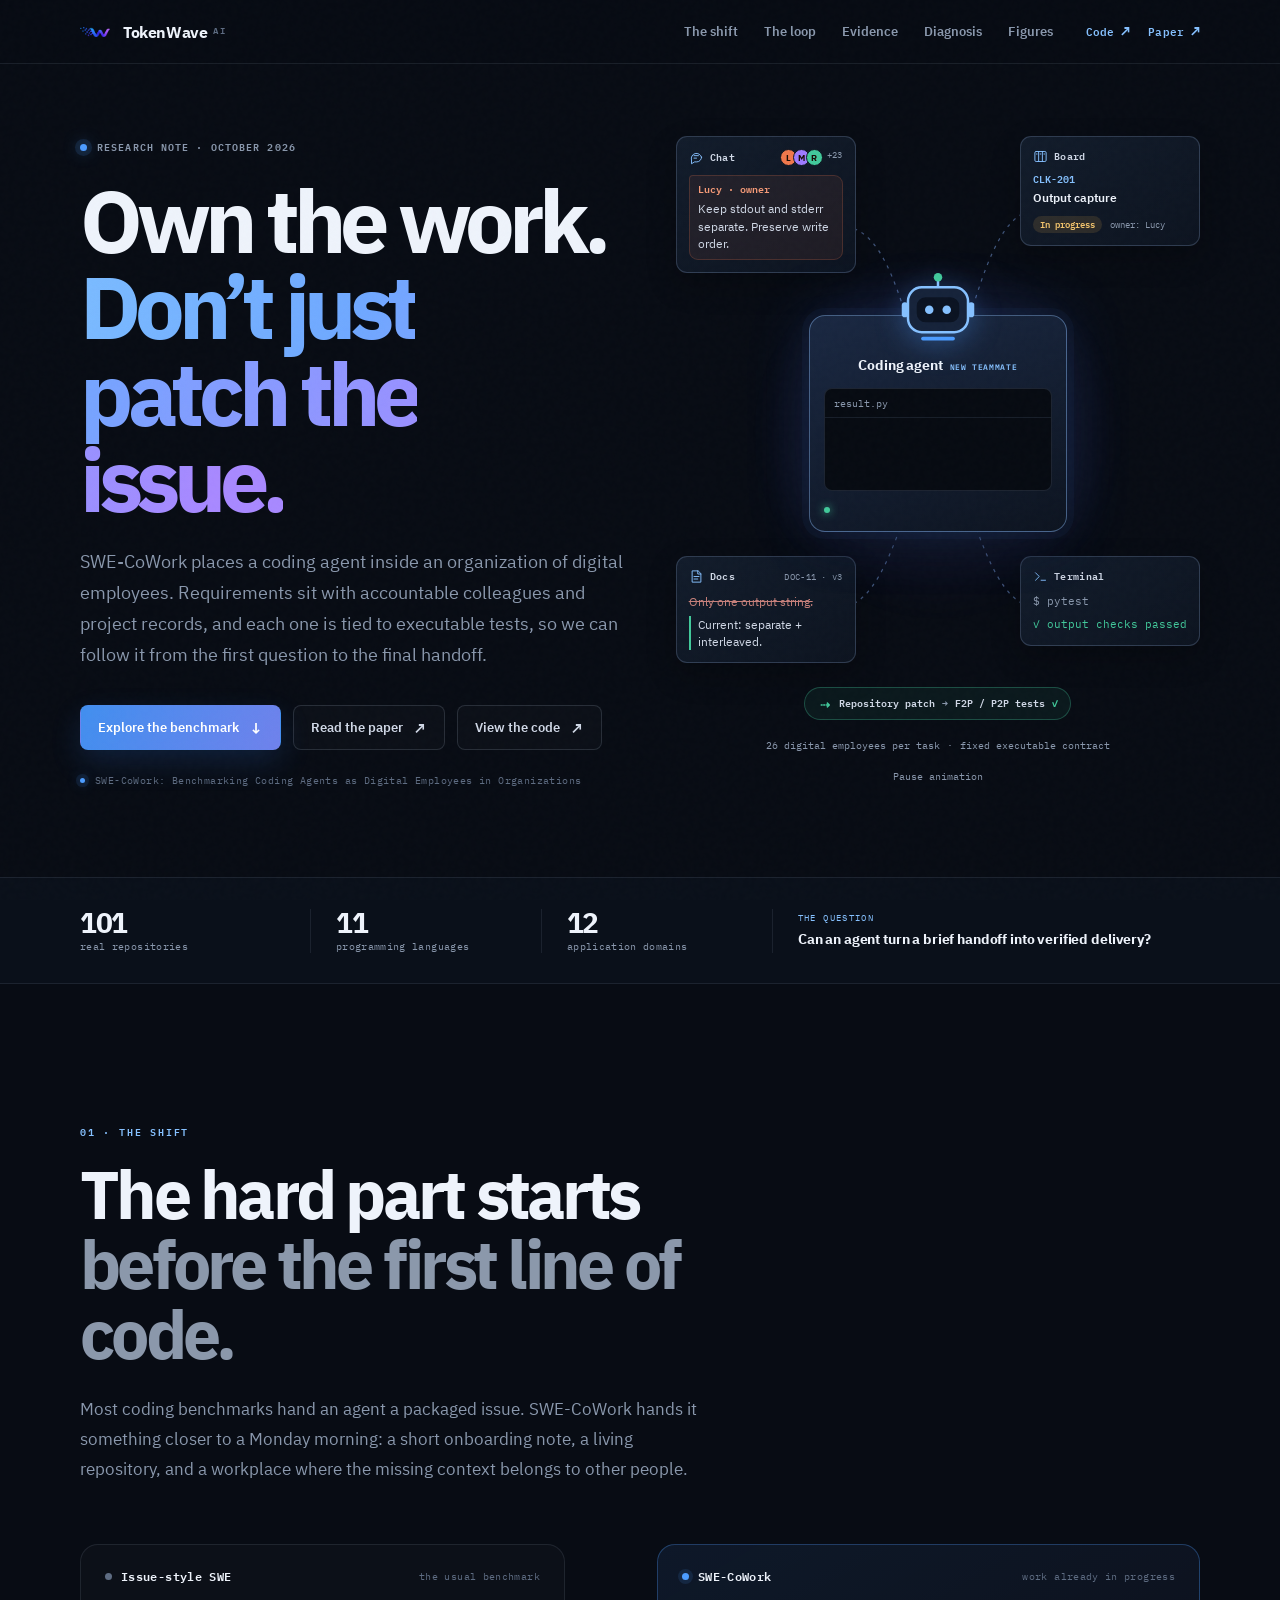
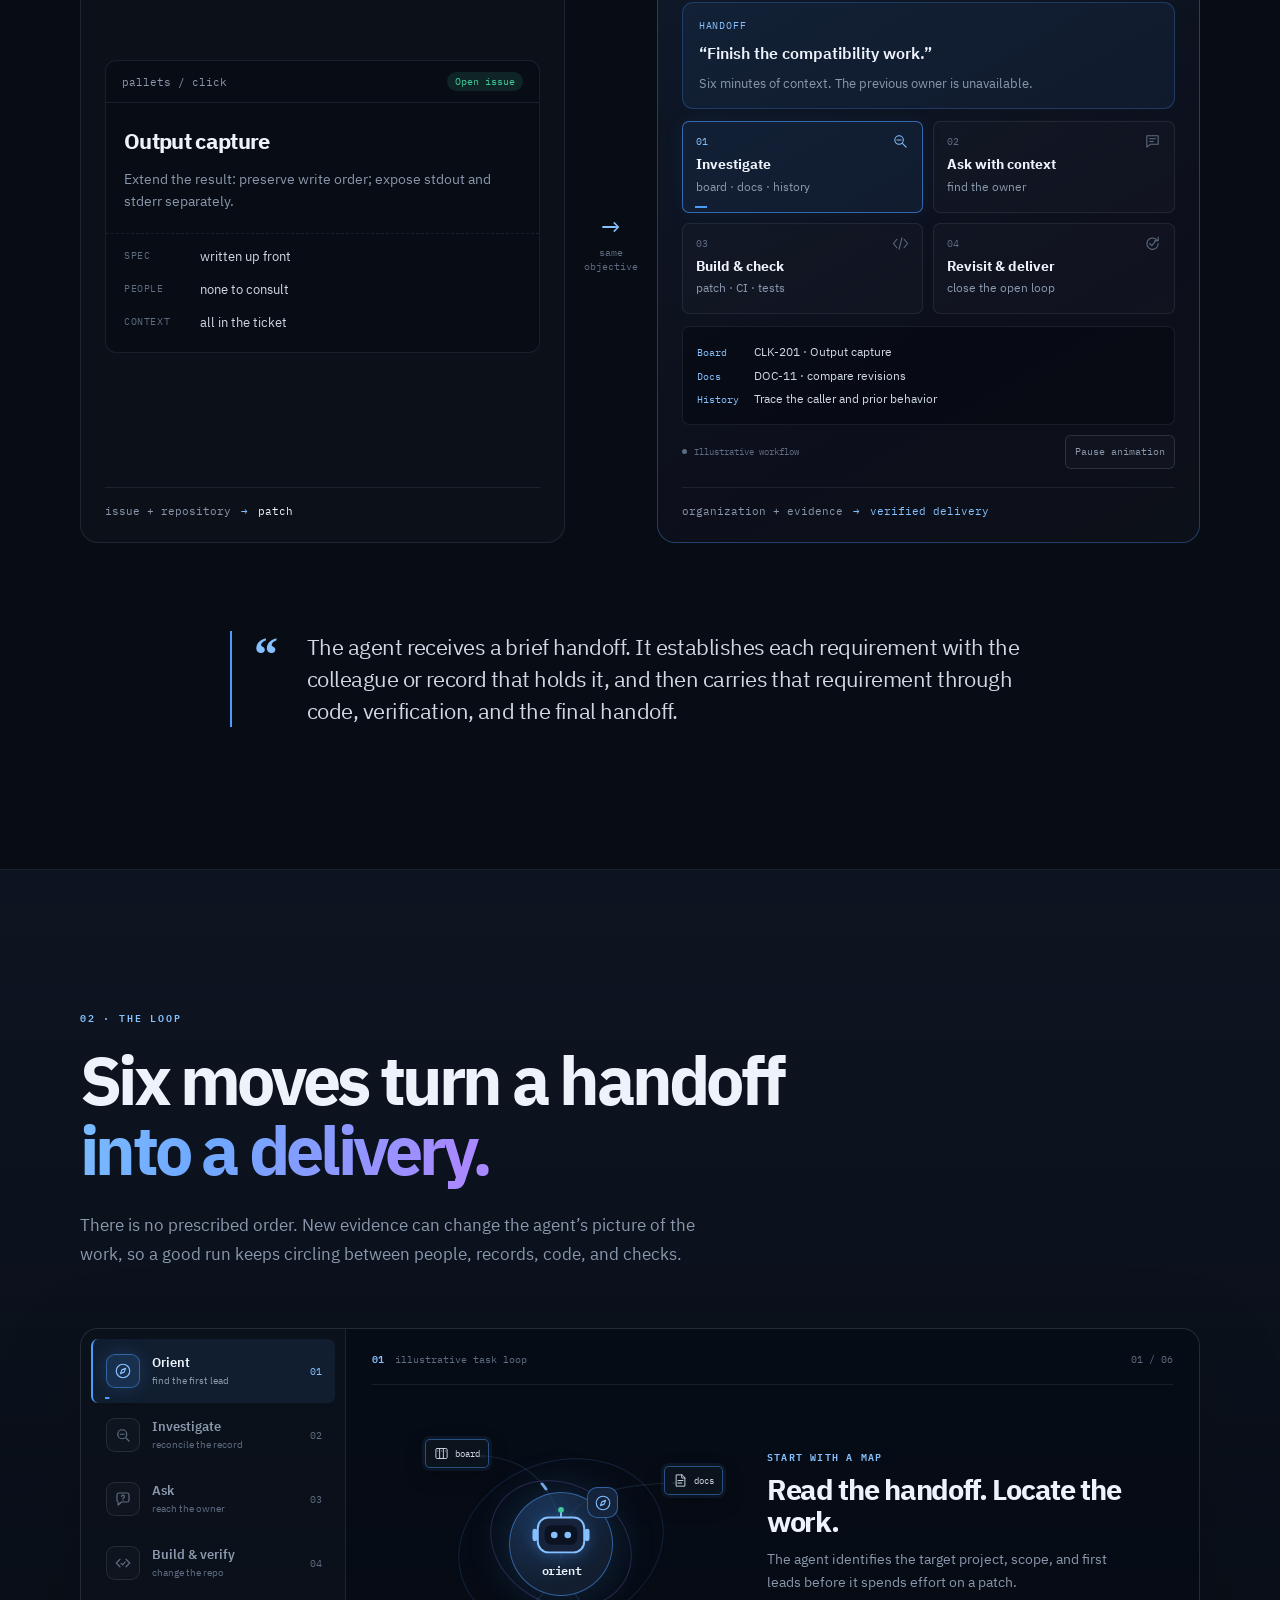
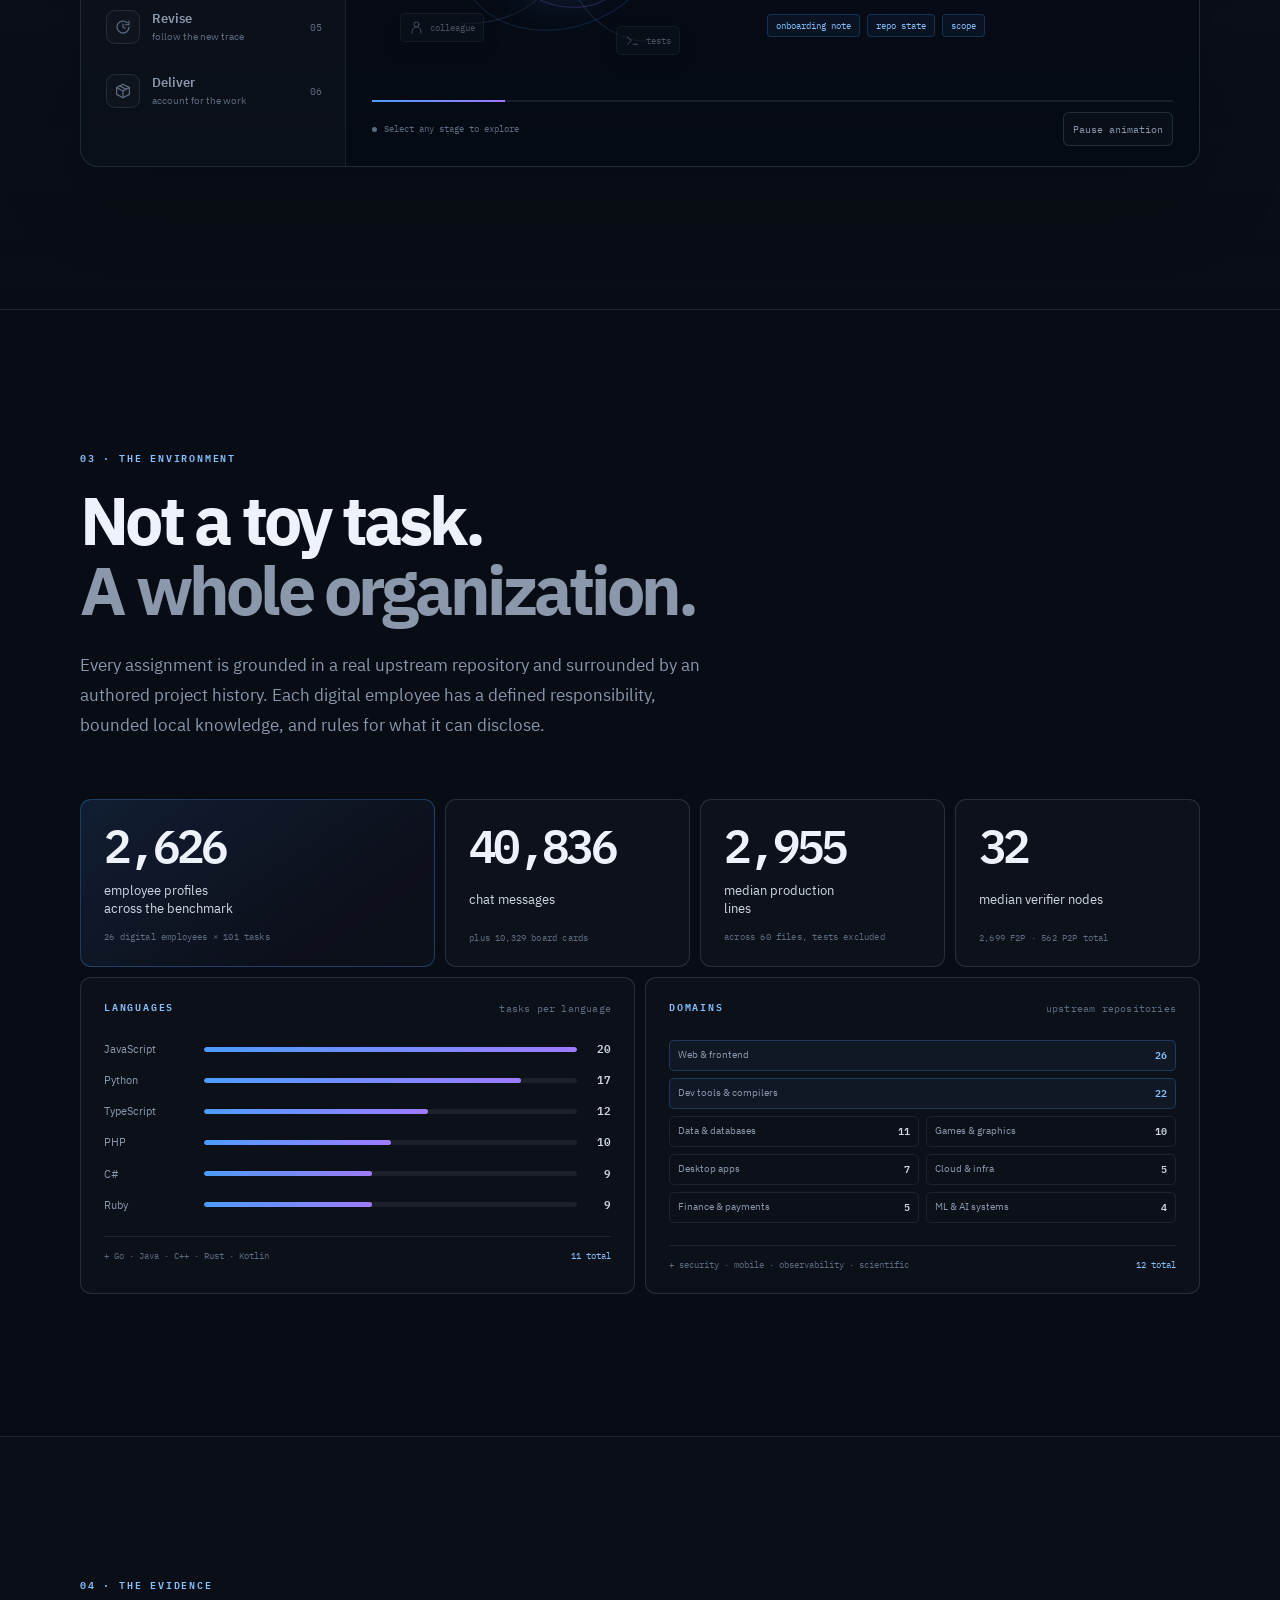
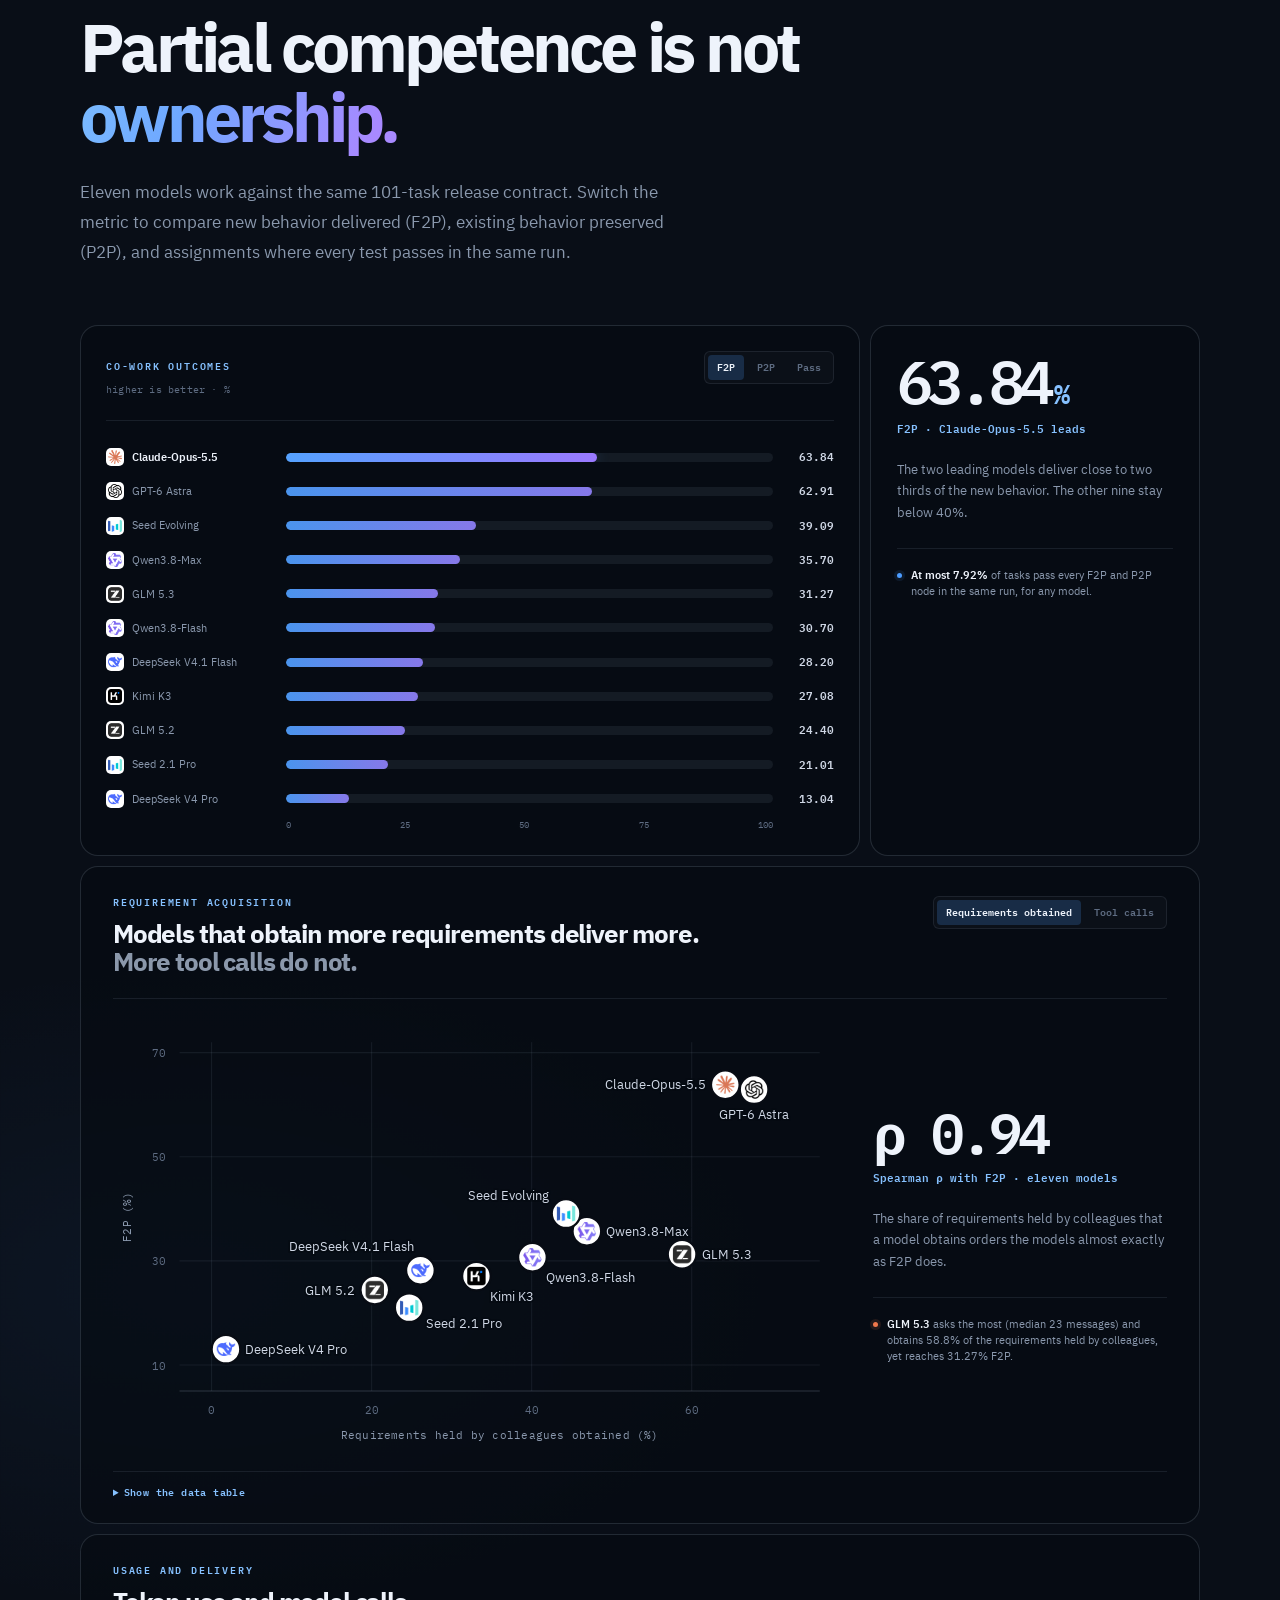
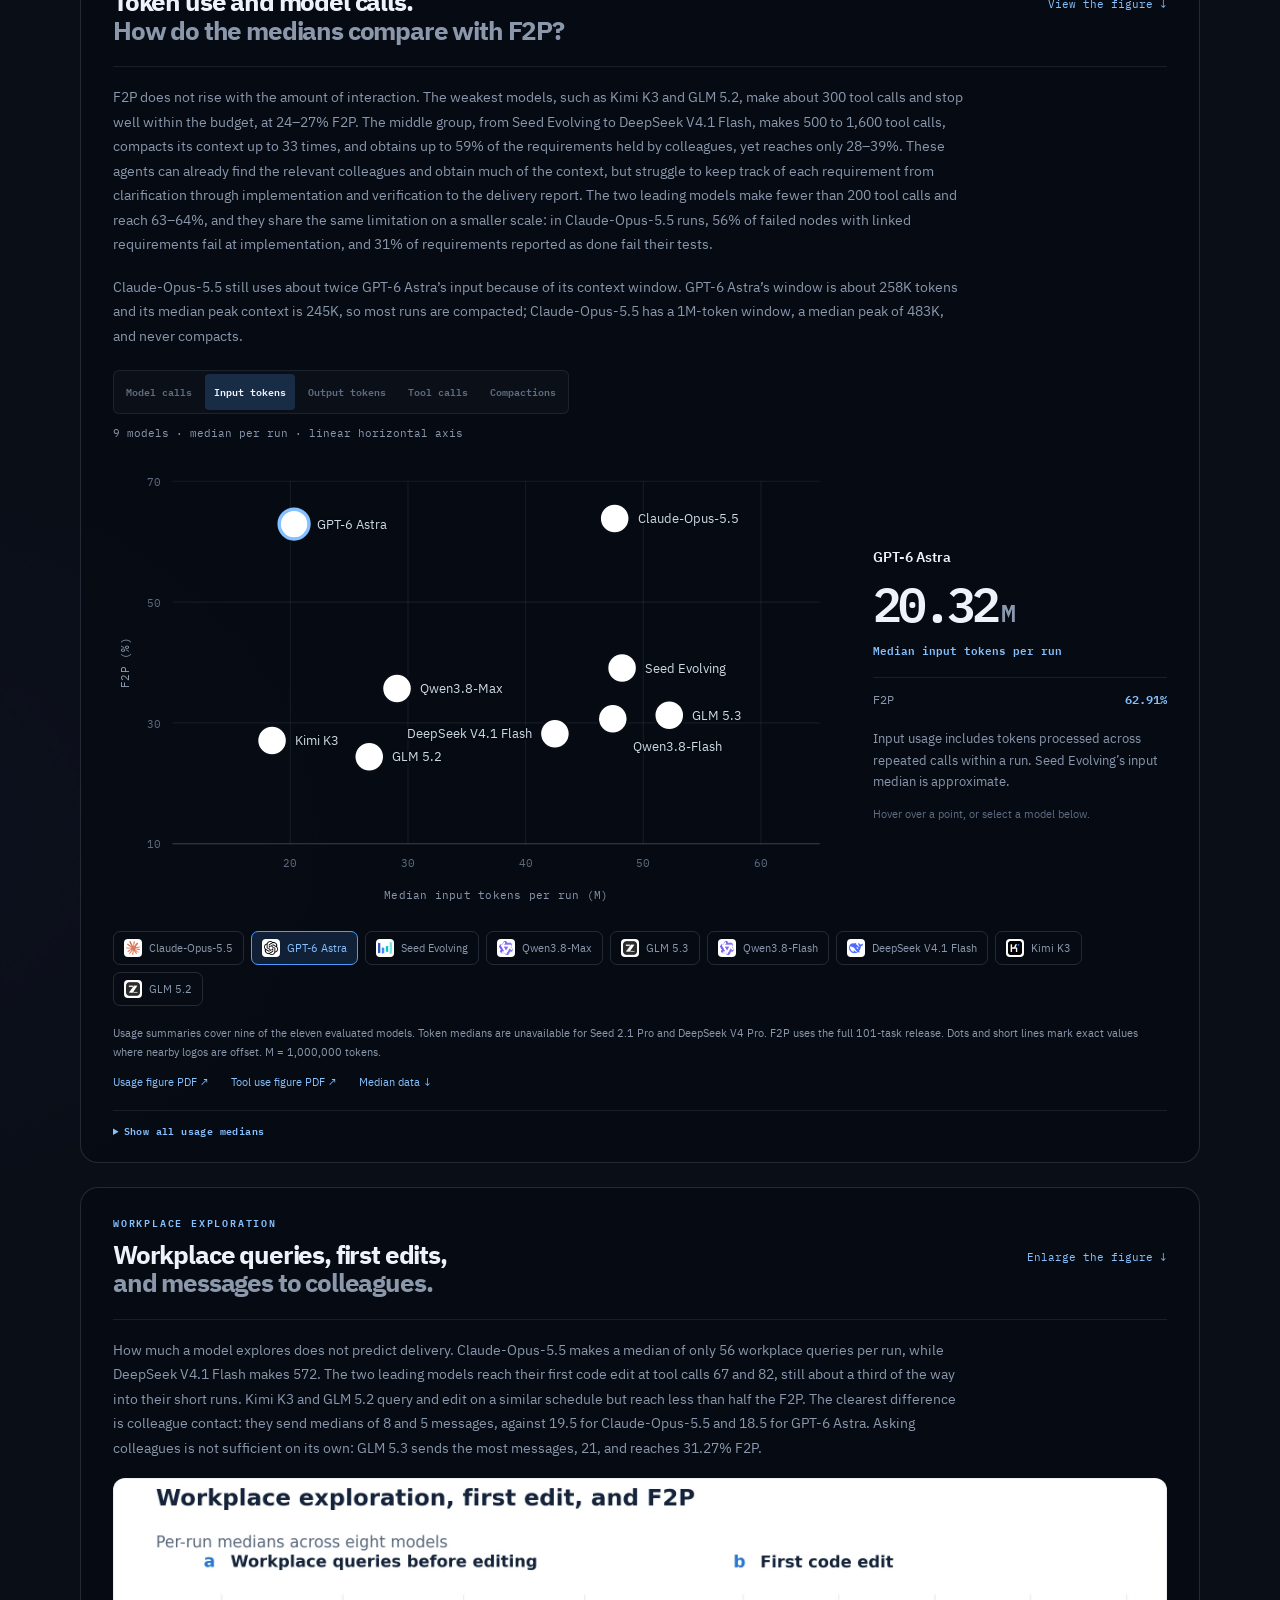
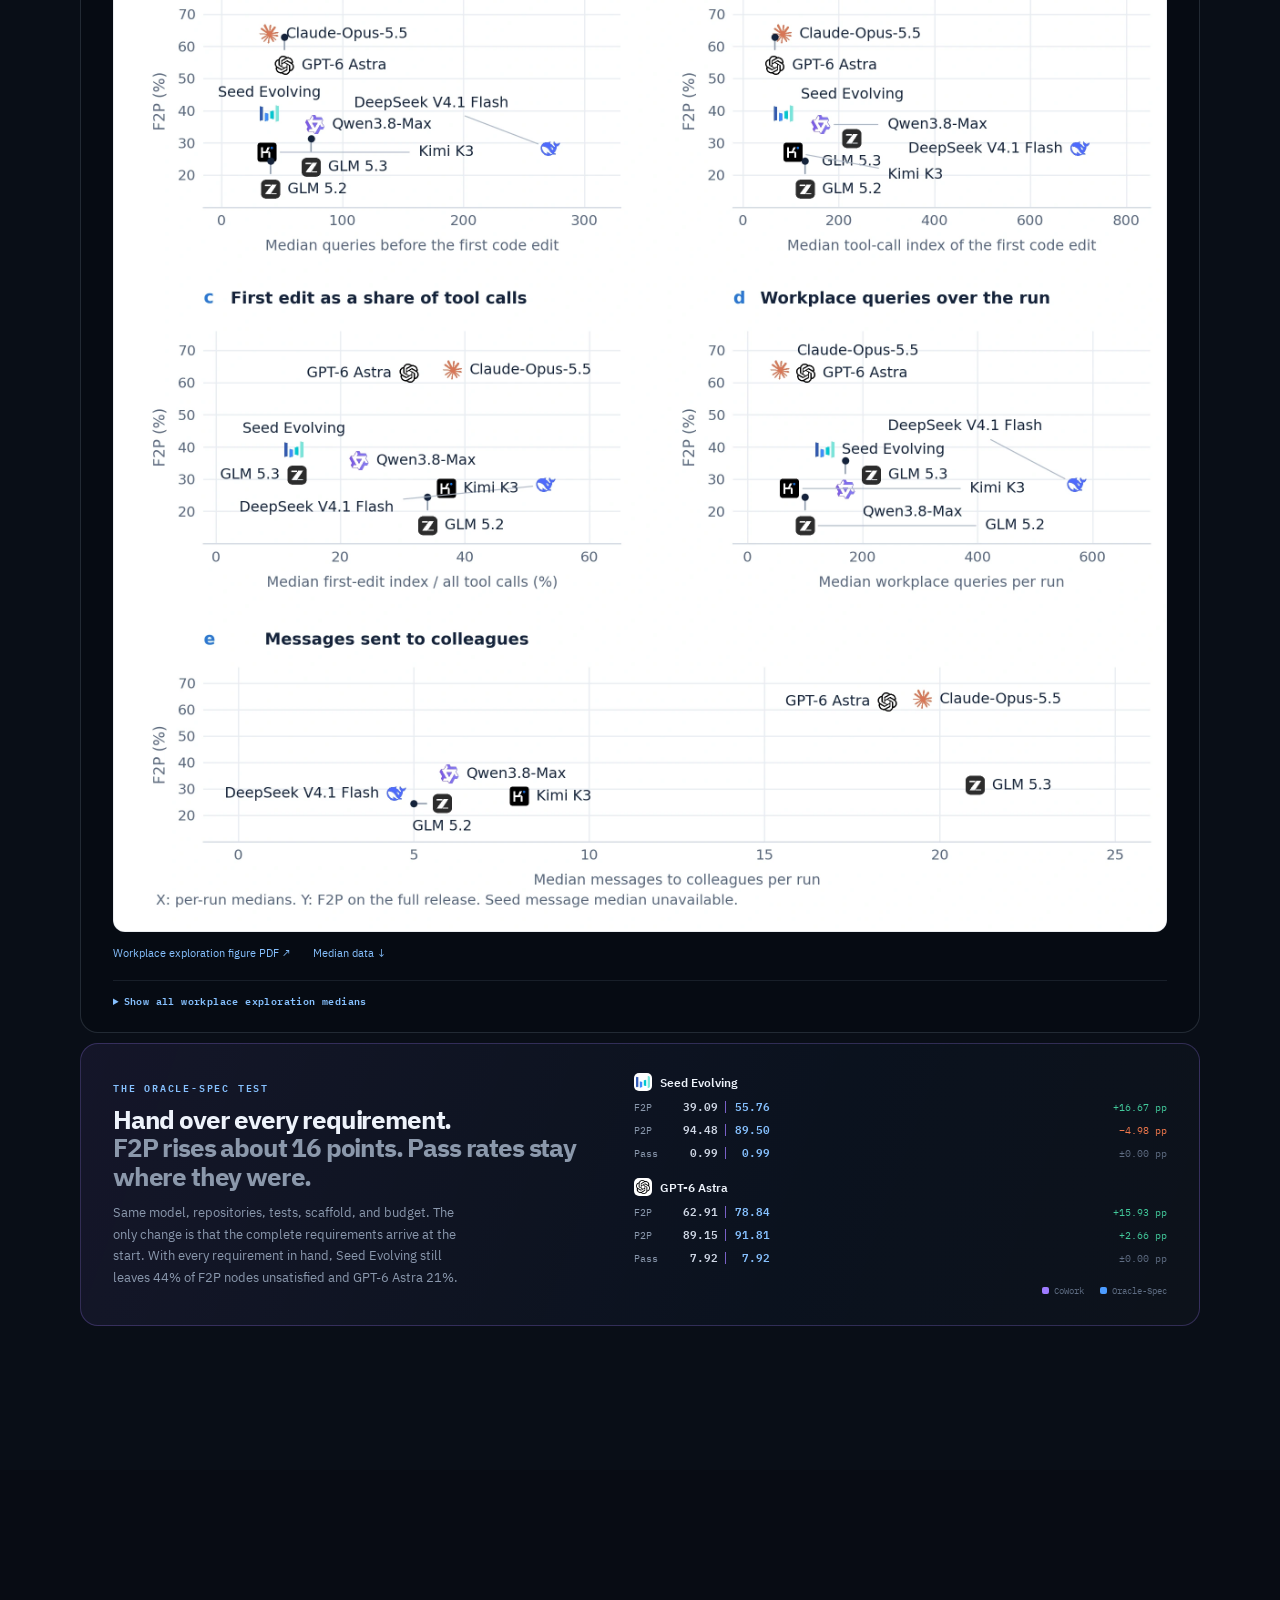
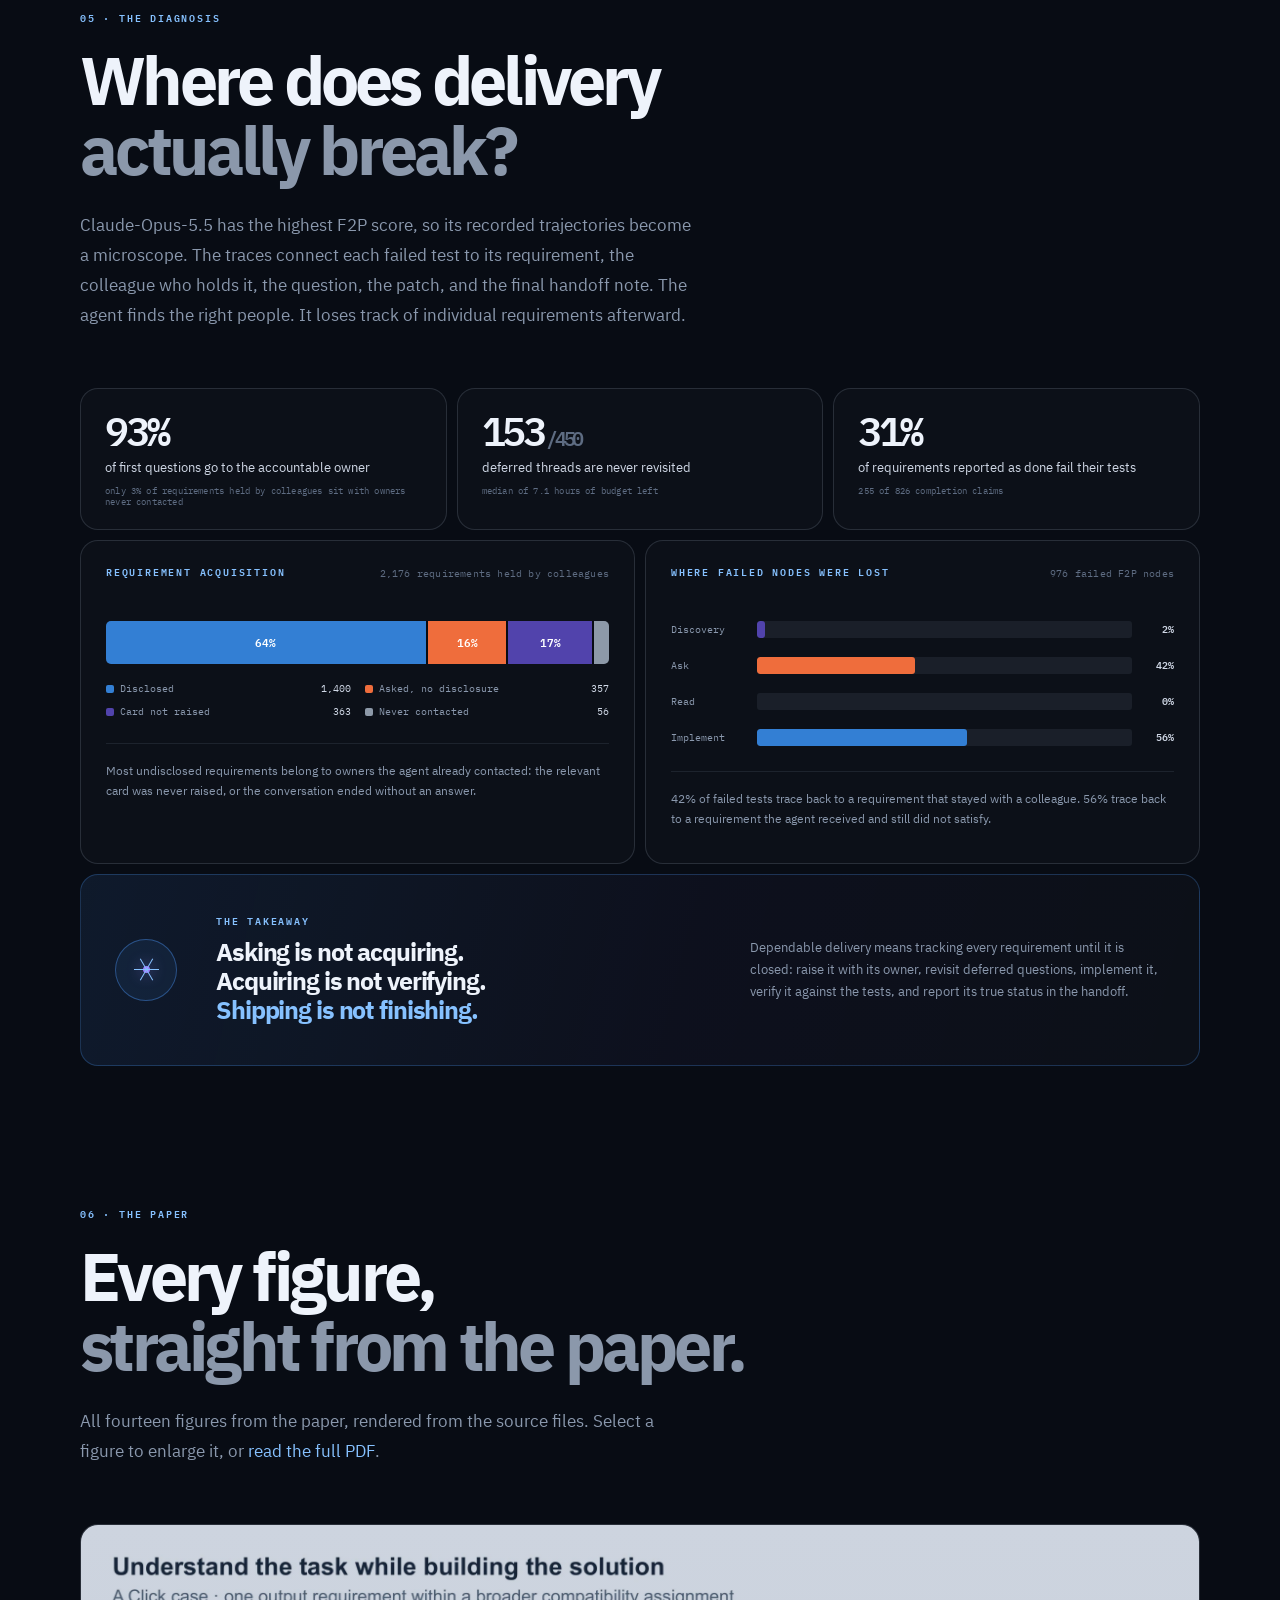
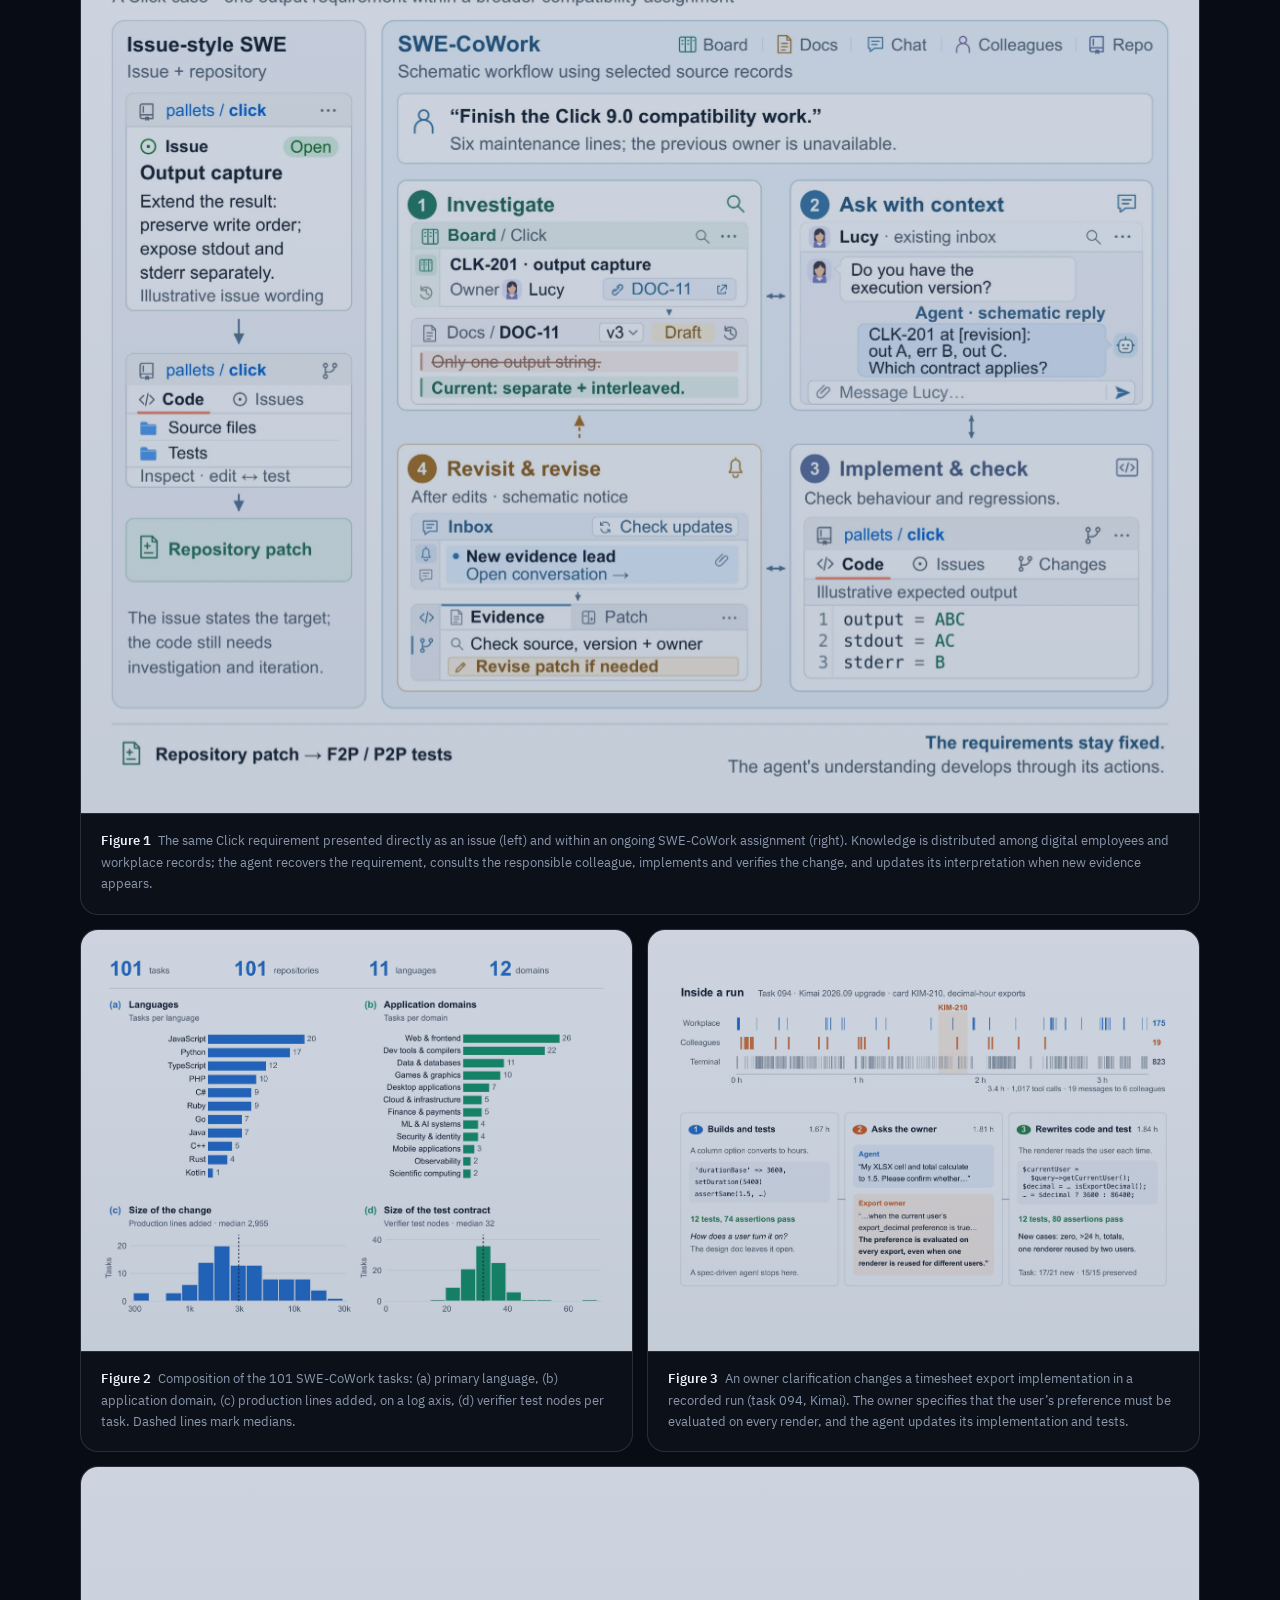
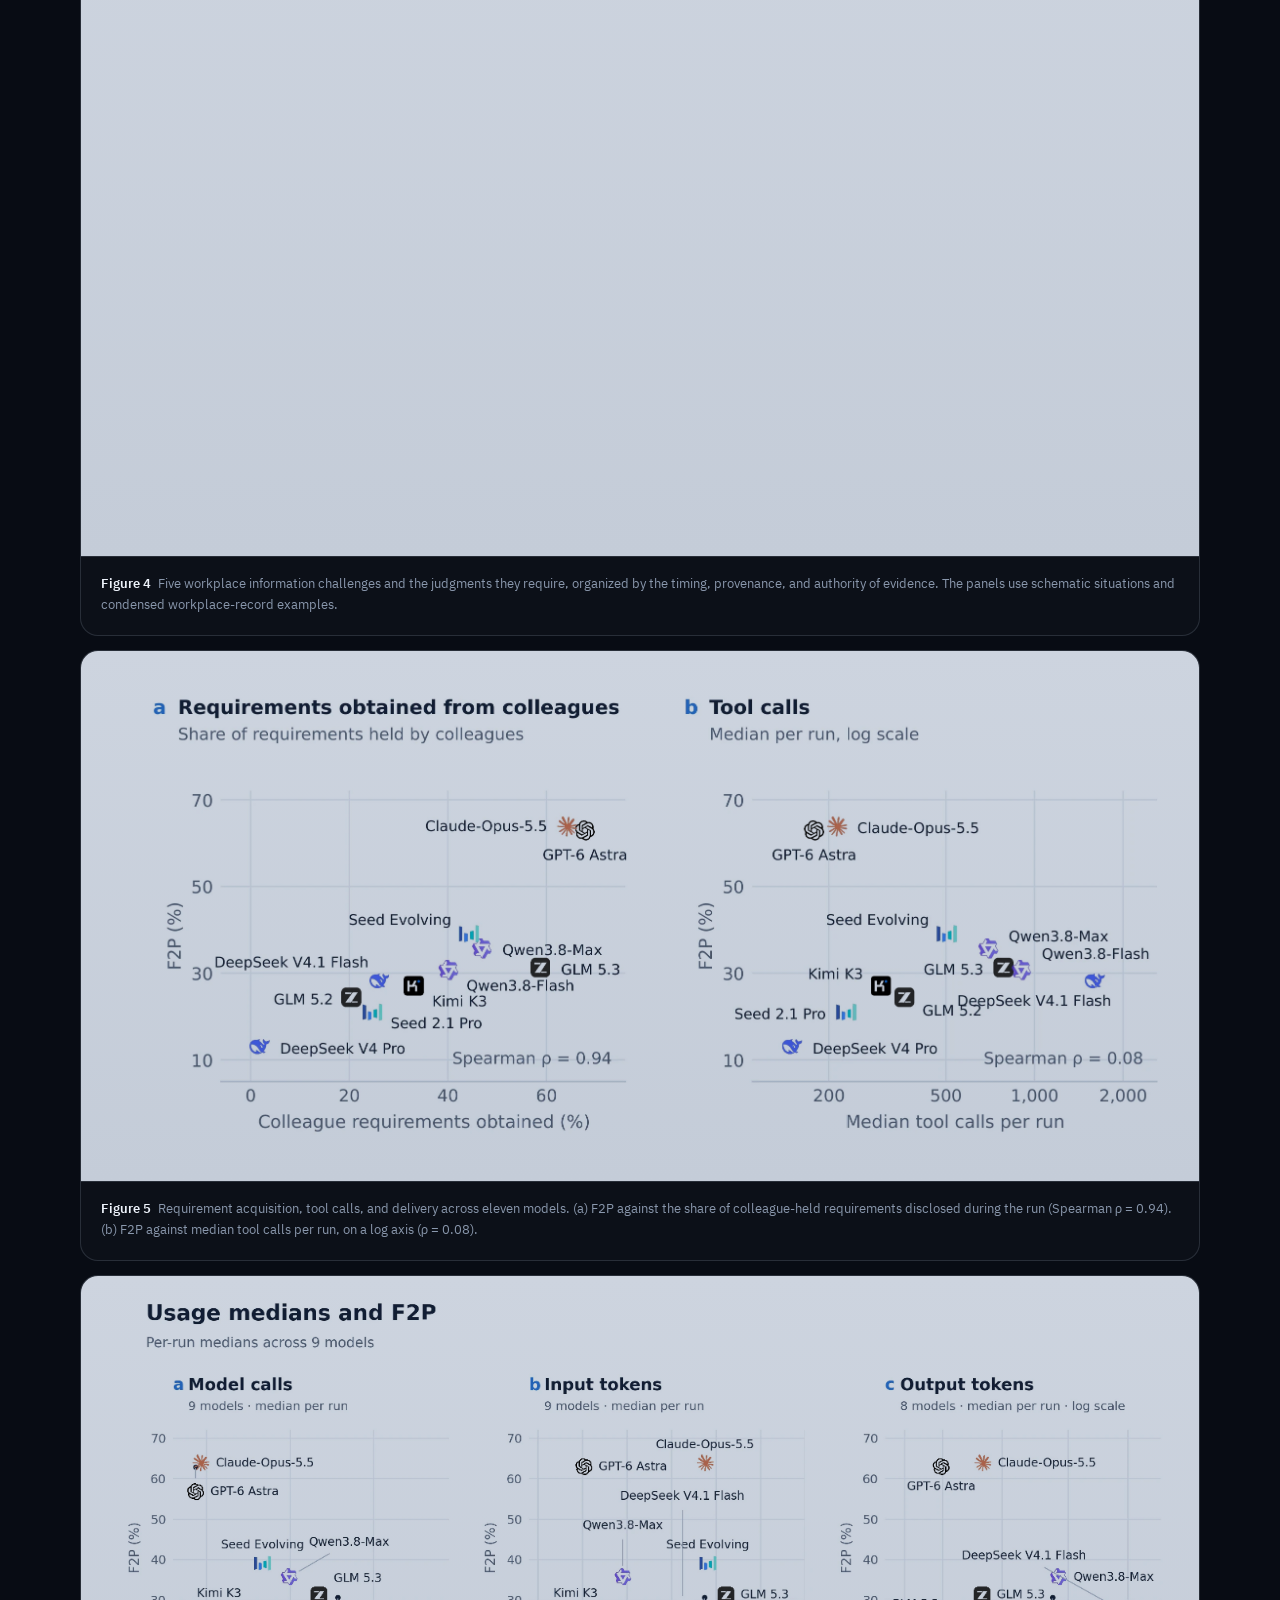
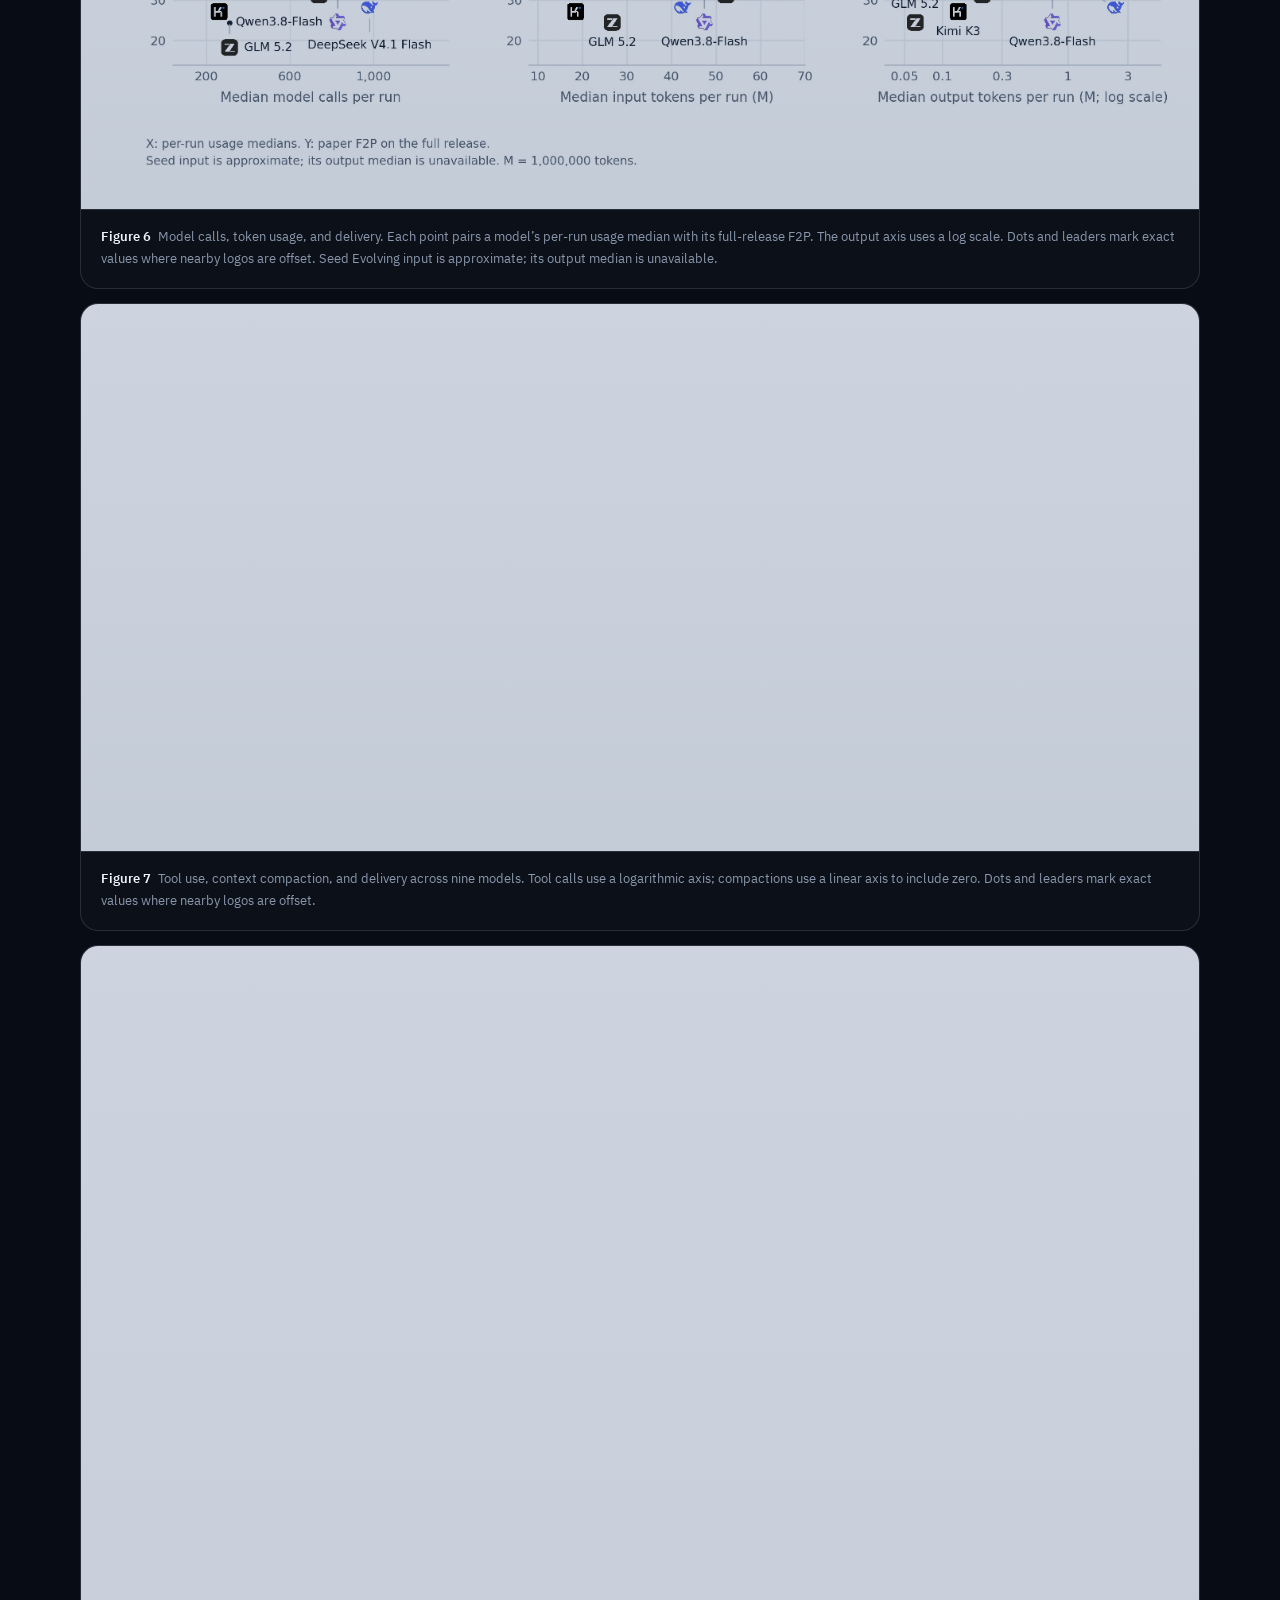
==== original/index.html @ 1e4500ca "Publish refreshed SWE-CoWork site and benchmark links" ====
<!doctype html>
<html lang="en">
<head>
    <meta charset="utf-8">
    <meta name="viewport" content="width=device-width, initial-scale=1">
    <meta name="theme-color" content="#090d16">
    <meta name="description" content="SWE-CoWork: benchmarking coding agents as digital employees in organizations.">
    <meta property="og:title" content="SWE-CoWork — Own the work">
    <meta property="og:description" content="A TokenWave AI benchmark that places coding agents inside an organization of digital employees and follows each requirement from clarification to verified delivery.">
    <meta property="og:type" content="article">
    <title>SWE-CoWork — Own the work | TokenWave AI</title>
    <link rel="icon" type="image/svg+xml" href="../static/favicon.svg">
    <link rel="preload" href="../static/fonts/IBMPlexSans-Regular.woff2" as="font" type="font/woff2" crossorigin>
    <link rel="preload" href="../static/fonts/IBMPlexMono-Regular.woff2" as="font" type="font/woff2" crossorigin>
    <link rel="stylesheet" href="styles.css?v=20261022-usage-v10">
</head>
<body>
    <div class="page-grain" aria-hidden="true"></div>
    <header class="site-header">
        <div class="container header-inner">
            <a class="brand" href="#top" aria-label="TokenWave AI home">
                <img src="../static/mark.png" alt="" class="brand-mark">
                <span class="brand-name">TokenWave<span class="brand-ai">AI</span></span>
            </a>
            <nav class="site-nav" aria-label="Primary navigation">
                <a href="#shift">The shift</a>
                <a href="#loop">The loop</a>
                <a href="#results">Evidence</a>
                <a href="#diagnosis">Diagnosis</a>
                <a href="#figures">Figures</a>
            </nav>
            <div class="header-links">
                <a class="header-link" href="https://github.com/TokenWave-AI/swe-cowork-bench" target="_blank" rel="noopener">Code <span aria-hidden="true">↗</span></a>
                <a class="header-link" href="../static/SWE-CoWork.pdf?v=20261022-usage-v10" target="_blank" rel="noopener">Paper <span aria-hidden="true">↗</span></a>
            </div>
        </div>
    </header>

    <main id="top">
        <section class="hero container">
            <div class="hero-copy reveal">
                <div class="eyebrow"><span class="eyebrow-dot"></span> Research note · October 2026</div>
                <h1>Own the work.<br><span class="gradient-text">Don’t just patch the issue.</span></h1>
                <p class="hero-lede">SWE-CoWork places a coding agent inside an organization of digital employees. Requirements sit with accountable colleagues and project records, and each one is tied to executable tests, so we can follow it from the first question to the final handoff.</p>
                <div class="hero-actions">
                    <a class="button button-primary" href="#shift">Explore the benchmark <span aria-hidden="true">↓</span></a>
                    <a class="button button-quiet" href="../static/SWE-CoWork.pdf?v=20261022-usage-v10" target="_blank" rel="noopener">Read the paper <span aria-hidden="true">↗</span></a>
                    <a class="button button-quiet" href="https://github.com/TokenWave-AI/swe-cowork-bench" target="_blank" rel="noopener">View the code <span aria-hidden="true">↗</span></a>
                </div>
                <div class="hero-note"><span class="status-dot"></span> SWE-CoWork: Benchmarking Coding Agents as Digital Employees in Organizations</div>
            </div>

            <div class="hero-visual reveal reveal-delay">
                <div class="hero-visual-glow"></div>
                <div class="cw-stage" role="img" aria-label="Illustrative task: a coding agent reads a board ticket and versioned docs, asks the owner to clarify output capture, then builds and verifies a repository patch.">
                    <svg class="cw-wires" viewBox="0 0 540 520" preserveAspectRatio="none" aria-hidden="true">
                    <path id="cw-p-board" d="M372 66 C 320 66, 305 172, 270 250"/>
                    <path id="cw-p-docs" d="M168 420 C 220 420, 240 310, 270 250"/>
                    <path id="cw-p-chat" d="M168 80 C 225 80, 235 172, 270 250"/>
                    <path id="cw-p-ci" d="M372 420 C 320 420, 300 310, 270 250"/>
                    <g class="cw-dots">
                    <circle r="4.2" fill="#86c1ff" opacity="0"><animateMotion dur="9s" repeatCount="indefinite" keyPoints="0;0;1;1" keyTimes="0;0.02;0.14;1" calcMode="linear"><mpath href="#cw-p-board"/></animateMotion><animate attributeName="opacity" dur="9s" repeatCount="indefinite" values="0;0;1;1;0;0" keyTimes="0;0.02;0.03;0.13;0.14;1"/></circle>
                    <circle r="4.2" fill="#86c1ff" opacity="0"><animateMotion dur="9s" repeatCount="indefinite" keyPoints="0;0;1;1" keyTimes="0;0.22;0.34;1" calcMode="linear"><mpath href="#cw-p-docs"/></animateMotion><animate attributeName="opacity" dur="9s" repeatCount="indefinite" values="0;0;1;1;0;0" keyTimes="0;0.22;0.23;0.33;0.34;1"/></circle>
                    <circle r="4.2" fill="#9e7bff" opacity="0"><animateMotion dur="9s" repeatCount="indefinite" keyPoints="1;1;0;0" keyTimes="0;0.4;0.52;1" calcMode="linear"><mpath href="#cw-p-chat"/></animateMotion><animate attributeName="opacity" dur="9s" repeatCount="indefinite" values="0;0;1;1;0;0" keyTimes="0;0.4;0.41;0.51;0.52;1"/></circle>
                    <circle r="4.2" fill="#f0784c" opacity="0"><animateMotion dur="9s" repeatCount="indefinite" keyPoints="0;0;1;1" keyTimes="0;0.56;0.7;1" calcMode="linear"><mpath href="#cw-p-chat"/></animateMotion><animate attributeName="opacity" dur="9s" repeatCount="indefinite" values="0;0;1;1;0;0" keyTimes="0;0.56;0.57;0.69;0.7;1"/></circle>
                    <circle r="4.2" fill="#42c99b" opacity="0"><animateMotion dur="9s" repeatCount="indefinite" keyPoints="1;1;0;0" keyTimes="0;0.74;0.84;1" calcMode="linear"><mpath href="#cw-p-ci"/></animateMotion><animate attributeName="opacity" dur="9s" repeatCount="indefinite" values="0;0;1;1;0;0" keyTimes="0;0.74;0.75;0.83;0.84;1"/></circle>
                    </g></svg>
                    <div class="cw-src cw-chat">
                        <div class="cw-src-head"><svg class="cw-ico" viewBox="0 0 24 24" aria-hidden="true"><path d="M20 11.5a7.5 7.5 0 0 1-7.5 7.5H9l-5 3v-6A7.5 7.5 0 1 1 20 11.5Z"/><path d="M8 9h7M8 13h4"/></svg>Chat<span class="cw-avatars"><i>L</i><i>M</i><i>R</i><em>+23</em></span></div>
                        <div class="cw-msg"><b class="cw-who">Lucy · owner</b>Keep stdout and stderr separate. Preserve write order.</div>
                    </div>
                    <div class="cw-src cw-board">
                        <div class="cw-src-head"><svg class="cw-ico" viewBox="0 0 24 24" aria-hidden="true"><rect x="3" y="4" width="18" height="16" rx="2"/><path d="M9 4v16M15 4v16M5.5 8h1M11.5 8h1M17.5 8h1"/></svg>Board</div>
                        <div class="cw-ticket"><span>CLK-201</span>Output capture</div>
                        <div class="cw-row"><span class="cw-pill">In progress</span><span class="cw-dim">owner: Lucy</span></div>
                    </div>
                    <div class="cw-src cw-docs">
                        <div class="cw-src-head"><svg class="cw-ico" viewBox="0 0 24 24" aria-hidden="true"><path d="M14 3H5v18h14V8Z"/><path d="M14 3v5h5M8 12h8M8 16h6"/></svg>Docs<span class="cw-ver">DOC-11 · v3</span></div>
                        <div class="cw-old">Only one output string.</div>
                        <div class="cw-new">Current: separate + interleaved.</div>
                    </div>
                    <div class="cw-src cw-ci">
                        <div class="cw-src-head"><svg class="cw-ico" viewBox="0 0 24 24" aria-hidden="true"><path d="m4 6 6 6-6 6M13 18h7"/></svg>Terminal</div>
                        <code>$ pytest</code>
                        <code class="cw-pass">✓ output checks passed</code>
                    </div>
                    <div class="cw-agent">
                        <svg class="cw-bot" viewBox="0 0 64 60" aria-hidden="true">
                            <line x1="32" y1="4" x2="32" y2="13" stroke="#86c1ff" stroke-width="2"/>
                            <circle class="cw-bot-tip" cx="32" cy="5" r="3.4" fill="#42c99b"/>
                            <rect x="8" y="13" width="48" height="36" rx="11" fill="#16233a" stroke="#86c1ff" stroke-width="2"/>
                            <rect x="3" y="25" width="5" height="12" rx="2.5" fill="#86c1ff"/>
                            <rect x="56" y="25" width="5" height="12" rx="2.5" fill="#86c1ff"/>
                            <rect x="15" y="21" width="34" height="20" rx="7" fill="#0b1322"/>
                            <g class="cw-eyes"><circle cx="25" cy="31" r="3.4" fill="#86c1ff"/><circle cx="39" cy="31" r="3.4" fill="#86c1ff"/></g>
                            <path d="M20 54 h24" stroke="#4c9cff" stroke-width="3" stroke-linecap="round"/>
                        </svg>
                        <div class="cw-agent-head"><b>Coding agent</b><span>new teammate</span></div>
                        <div class="cw-editor">
                            <div class="cw-tab">result.py</div>
                            <code class="cw-l1"><i>1</i>result.stdout = out</code>
                            <code class="cw-l2"><i>2</i>result.stderr = err</code>
                            <code class="cw-l3"><i>3</i>result.output = interleaved</code>
                        </div>
                        <div class="cw-status"><span class="cw-s1">reading CLK-201…</span><span class="cw-s2">checking DOC-11 v3…</span><span class="cw-s3">asking Lucy…</span><span class="cw-s4">running tests…</span><span class="cw-s5">ready to deliver</span></div>
                    </div>
                    <div class="cw-out"><span class="cw-ico">⇢</span>Repository patch <i>→</i> F2P / P2P tests <b>✓</b></div>
                </div>
                <div class="visual-caption"><span>26 digital employees per task</span><span>·</span><span>fixed executable contract</span></div>
                <button class="cw-motion" type="button" aria-label="Pause task animation" aria-pressed="false" hidden>Pause animation</button>
            </div>
        </section>

        <section class="signal-strip" aria-label="Benchmark headline facts">
            <div class="container signal-grid">
                <div class="signal-item"><strong>101</strong><span>real repositories</span></div>
                <div class="signal-item"><strong>11</strong><span>programming languages</span></div>
                <div class="signal-item"><strong>12</strong><span>application domains</span></div>
                <div class="signal-item signal-statement"><span>THE QUESTION</span><strong>Can an agent turn a brief handoff into verified delivery?</strong></div>
            </div>
        </section>

        <section class="section container" id="shift">
            <div class="section-heading reveal">
                <div class="section-kicker">01 · The shift</div>
                <h2>The hard part starts<br><span class="muted-heading">before the first line of code.</span></h2>
                <p>Most coding benchmarks hand an agent a packaged issue. SWE-CoWork hands it something closer to a Monday morning: a short onboarding note, a living repository, and a workplace where the missing context belongs to other people.</p>
            </div>

            <div class="comparison reveal">
                <article class="comparison-card comparison-old">
                    <div class="card-label"><span class="card-dot dot-muted"></span> Issue-style SWE <em>the usual benchmark</em></div>
                    <div class="issue-window">
                        <div class="window-top"><span>pallets / click</span><span class="window-tag">Open issue</span></div>
                        <div class="issue-body">
                            <h3>Output capture</h3>
                            <p>Extend the result: preserve write order; expose stdout and stderr separately.</p>
                        </div>
                        <ul class="given-list">
                            <li><span>Spec</span>written up front</li>
                            <li><span>People</span>none to consult</li>
                            <li><span>Context</span>all in the ticket</li>
                        </ul>
                    </div>
                    <div class="card-foot"><span>issue + repository</span><i>→</i><b>patch</b></div>
                </article>

                <div class="comparison-arrow" aria-hidden="true"><span>→</span><small>same objective</small></div>

                <article class="comparison-card comparison-new step-playback" id="work-playback" aria-label="SWE-CoWork workplace workflow">
                    <div class="card-label"><span class="card-dot dot-accent"></span> SWE-CoWork <em>work already in progress</em></div>
                    <div class="work-window">
                        <div class="handoff"><span class="handoff-tag">Handoff</span>“Finish the compatibility work.”<small>Six minutes of context. The previous owner is unavailable.</small></div>
                        <ol class="work-steps">
                            <li><button class="work-step is-active" type="button" aria-pressed="true" aria-controls="work-scenes"><span class="work-step-top">01<svg viewBox="0 0 24 24" aria-hidden="true"><circle cx="10" cy="10" r="6"/><path d="m15 15 5 5M7 10h6"/></svg></span><b>Investigate</b><small>board · docs · history</small></button></li>
                            <li><button class="work-step" type="button" aria-pressed="false" aria-controls="work-scenes"><span class="work-step-top">02<svg viewBox="0 0 24 24" aria-hidden="true"><path d="M4 4h16v12H9l-5 4zM8 8h8M8 12h5"/></svg></span><b>Ask with context</b><small>find the owner</small></button></li>
                            <li><button class="work-step" type="button" aria-pressed="false" aria-controls="work-scenes"><span class="work-step-top">03<svg viewBox="0 0 24 24" aria-hidden="true"><path d="m7 6-5 6 5 6m10-12 5 6-5 6M14 4l-4 16"/></svg></span><b>Build &amp; check</b><small>patch · CI · tests</small></button></li>
                            <li><button class="work-step" type="button" aria-pressed="false" aria-controls="work-scenes"><span class="work-step-top">04<svg viewBox="0 0 24 24" aria-hidden="true"><path d="M20 12a8 8 0 1 1-2-5M20 3v5h-5m-7 4 3 3 5-6"/></svg></span><b>Revisit &amp; deliver</b><small>close the open loop</small></button></li>
                        </ol>
                        <div class="work-scenes" id="work-scenes" aria-label="Illustrative workplace activity">
                            <div class="work-scene is-current" aria-hidden="false">
                                <div class="work-event"><span>Board</span><b>CLK-201 · Output capture</b></div>
                                <div class="work-event"><span>Docs</span><b>DOC-11 · compare revisions</b></div>
                                <div class="work-event"><span>History</span><b>Trace the caller and prior behavior</b></div>
                            </div>
                            <div class="work-scene work-conversation" aria-hidden="true">
                                <div class="work-event"><span>Agent</span><b>Which output contract applies?</b></div>
                                <div class="work-event work-reply"><span>Owner</span><b>Keep stdout and stderr separate. Preserve write order.</b></div>
                            </div>
                            <div class="work-scene work-code" aria-hidden="true">
                                <div class="work-event"><span>Patch</span><b>result.py</b></div>
                                <code>result.stdout = out</code><code>result.stderr = err</code><code>result.output = interleaved</code>
                            </div>
                            <div class="work-scene work-delivery" aria-hidden="true">
                                <div class="work-event"><span>Revisit</span><b>Resolve the remaining question</b></div>
                                <div class="work-event"><span>Check</span><b>Verify the patch and output behavior</b></div>
                                <div class="work-event"><span>Deliver</span><b>Record changes and remaining work</b></div>
                            </div>
                        </div>
                        <div class="playback-controls"><span><i class="playback-dot" aria-hidden="true"></i>Illustrative workflow</span><button class="playback-toggle" type="button" aria-pressed="false" hidden>Pause animation</button></div>
                    </div>
                    <div class="card-foot"><span>organization + evidence</span><i>→</i><b>verified delivery</b></div>
                </article>
            </div>

            <div class="pull-quote reveal">
                <span class="quote-mark">“</span>
                <p>The agent receives a brief handoff. It establishes each requirement with the colleague or record that holds it, and then carries that requirement through code, verification, and the final handoff.</p>
            </div>
        </section>

        <section class="section section-loop" id="loop">
            <div class="container">
                <div class="section-heading reveal">
                    <div class="section-kicker">02 · The loop</div>
                    <h2>Six moves turn a handoff<br><span class="gradient-text">into a delivery.</span></h2>
                    <p>There is no prescribed order. New evidence can change the agent’s picture of the work, so a good run keeps circling between people, records, code, and checks.</p>
                </div>

                <div class="storyboard reveal step-playback" id="story-playback" aria-label="Six stages of the workplace task loop">
                    <div class="story-nav" role="tablist" aria-label="SWE-CoWork task stages">
                        <button class="story-step is-selected" type="button" role="tab" aria-selected="true" data-step="0">
                            <span class="step-icon"><svg viewBox="0 0 24 24" aria-hidden="true"><circle cx="12" cy="12" r="9"/><path d="M15.5 8.5l-2 5-5 2 2-5z"/></svg></span><span class="step-number">01</span><span class="step-name">Orient</span><span class="step-detail">find the first lead</span>
                        </button>
                        <button class="story-step" type="button" role="tab" aria-selected="false" data-step="1">
                            <span class="step-icon"><svg viewBox="0 0 24 24" aria-hidden="true"><circle cx="11" cy="11" r="6"/><path d="M20 20l-4.2-4.2"/><path d="M8.5 11h5"/></svg></span><span class="step-number">02</span><span class="step-name">Investigate</span><span class="step-detail">reconcile the record</span>
                        </button>
                        <button class="story-step" type="button" role="tab" aria-selected="false" data-step="2">
                            <span class="step-icon"><svg viewBox="0 0 24 24" aria-hidden="true"><path d="M4 6.5A2.5 2.5 0 0 1 6.5 4h11A2.5 2.5 0 0 1 20 6.5v7a2.5 2.5 0 0 1-2.5 2.5H10l-4.5 4v-4A2.5 2.5 0 0 1 4 13.5z"/><path d="M10.2 8.6a1.9 1.9 0 1 1 2.6 1.8c-.5.2-.8.6-.8 1.1v.3"/><path d="M12 13.6h.01"/></svg></span><span class="step-number">03</span><span class="step-name">Ask</span><span class="step-detail">reach the owner</span>
                        </button>
                        <button class="story-step" type="button" role="tab" aria-selected="false" data-step="3">
                            <span class="step-icon"><svg viewBox="0 0 24 24" aria-hidden="true"><path d="M8 7l-5 5 5 5"/><path d="M16 7l5 5-5 5"/><path d="M9.5 12.5l2 2 3.5-4"/></svg></span><span class="step-number">04</span><span class="step-name">Build &amp; verify</span><span class="step-detail">change the repo</span>
                        </button>
                        <button class="story-step" type="button" role="tab" aria-selected="false" data-step="4">
                            <span class="step-icon"><svg viewBox="0 0 24 24" aria-hidden="true"><path d="M20 12a8 8 0 1 1-2.4-5.7"/><path d="M20 4v5h-5"/><path d="M12 8v4l2.5 1.5"/></svg></span><span class="step-number">05</span><span class="step-name">Revise</span><span class="step-detail">follow the new trace</span>
                        </button>
                        <button class="story-step" type="button" role="tab" aria-selected="false" data-step="5">
                            <span class="step-icon"><svg viewBox="0 0 24 24" aria-hidden="true"><path d="M3.5 7.5L12 3l8.5 4.5v9L12 21l-8.5-4.5z"/><path d="M3.5 7.5L12 12l8.5-4.5"/><path d="M12 12v9"/><path d="M7.7 5.2l8.5 4.6"/></svg></span><span class="step-number">06</span><span class="step-name">Deliver</span><span class="step-detail">account for the work</span>
                        </button>
                    </div>
                    <div class="story-stage" id="story-panel" role="tabpanel" tabindex="0">
                        <div class="story-stage-top">
                            <div><span class="story-stage-index" id="story-index">01</span><span class="story-stage-label">illustrative task loop</span></div>
                            <span class="story-time" id="story-time">01 / 06</span>
                        </div>
                        <div class="story-visual" id="story-visual">
                            <div class="story-network">
                                <div class="network-halo halo-one"></div>
                                <div class="network-halo halo-two"></div>
                                <div class="network-agent">
                                    <svg class="loop-bot" viewBox="0 0 64 60" aria-hidden="true"><path d="M32 5v8" stroke="#86c1ff" stroke-width="2"/><circle cx="32" cy="5" r="3" fill="#42c99b"/><rect x="8" y="13" width="48" height="36" rx="11" fill="#16233a" stroke="#86c1ff" stroke-width="2"/><path d="M5 27v8m54-8v8" stroke="#86c1ff" stroke-width="5" stroke-linecap="round"/><rect x="15" y="21" width="34" height="20" rx="7" fill="#0b1322"/><g class="loop-eyes" fill="#86c1ff"><circle cx="25" cy="31" r="3.4"/><circle cx="39" cy="31" r="3.4"/></g></svg>
                                    <span class="agent-icon" id="story-icon"></span><b id="story-focus">orient</b>
                                </div>
                                <div class="network-node network-node-a" data-node="board"><svg viewBox="0 0 24 24" aria-hidden="true"><rect x="3" y="4" width="18" height="16" rx="2"/><path d="M9 4v16M15 4v16M6 8h0M12 8h0M18 8h0"/></svg><span>board</span></div>
                                <div class="network-node network-node-b" data-node="docs"><svg viewBox="0 0 24 24" aria-hidden="true"><path d="M14 3H5v18h14V8zM14 3v5h5M8 12h8M8 16h6"/></svg><span>docs</span></div>
                                <div class="network-node network-node-c" data-node="colleague"><svg viewBox="0 0 24 24" aria-hidden="true"><circle cx="12" cy="7" r="4"/><path d="M5 21v-3a7 7 0 0 1 14 0v3"/></svg><span>colleague</span></div>
                                <div class="network-node network-node-d" data-node="tests"><svg viewBox="0 0 24 24" aria-hidden="true"><path d="m4 6 6 6-6 6M13 18h7"/></svg><span>tests</span></div>
                                <svg class="network-wires" viewBox="0 0 300 230" preserveAspectRatio="none" aria-hidden="true">
                                    <g class="network-tracks"><path d="M80 27C125 27 150 65 150 115"/><path d="M250 54C200 54 150 65 150 115"/><path d="M65 195C115 195 150 165 150 115"/><path d="M220 212C185 212 150 165 150 115"/></g>
                                    <path class="network-signal" data-node="board" pathLength="100" d="M80 27C125 27 150 65 150 115"/><path class="network-signal" data-node="docs" pathLength="100" d="M250 54C200 54 150 65 150 115"/><path class="network-signal" data-node="colleague" pathLength="100" d="M65 195C115 195 150 165 150 115"/><path class="network-signal" data-node="tests" pathLength="100" d="M220 212C185 212 150 165 150 115"/>
                                </svg>
                            </div>
                            <div class="story-copy">
                                <div class="story-copy-kicker" id="story-kicker">START WITH A MAP</div>
                                <h3 id="story-title">Read the handoff. Locate the work.</h3>
                                <p id="story-description">The agent identifies the target project, scope, and first leads before it spends effort on a patch.</p>
                                <div class="story-chips" id="story-chips"><span>onboarding note</span><span>repo state</span><span>scope</span></div>
                            </div>
                        </div>
                        <div class="story-progress"><span id="story-progress"></span></div>
                        <div class="playback-controls"><span><i class="playback-dot" aria-hidden="true"></i>Select any stage to explore</span><button class="playback-toggle" type="button" aria-pressed="false" hidden>Pause animation</button></div>
                    </div>
                </div>
            </div>
        </section>

        <section class="section container" id="scale">
            <div class="section-heading reveal">
                <div class="section-kicker">03 · The environment</div>
                <h2>Not a toy task.<br><span class="muted-heading">A whole organization.</span></h2>
                <p>Every assignment is grounded in a real upstream repository and surrounded by an authored project history. Each digital employee has a defined responsibility, bounded local knowledge, and rules for what it can disclose.</p>
            </div>
            <div class="stat-grid reveal">
                <article class="stat-card stat-card-large"><span class="stat-value">2,626</span><span class="stat-label">employee profiles across the benchmark</span><span class="stat-meta">26 digital employees × 101 tasks</span></article>
                <article class="stat-card"><span class="stat-value">40,836</span><span class="stat-label">chat messages</span><span class="stat-meta">plus 10,329 board cards</span></article>
                <article class="stat-card"><span class="stat-value">2,955</span><span class="stat-label">median production lines</span><span class="stat-meta">across 60 files, tests excluded</span></article>
                <article class="stat-card"><span class="stat-value">32</span><span class="stat-label">median verifier nodes</span><span class="stat-meta">2,699 F2P · 562 P2P total</span></article>
            </div>

            <div class="composition reveal">
                <div class="composition-panel">
                    <div class="panel-head"><span class="panel-kicker">LANGUAGES</span><span class="panel-note">tasks per language</span></div>
                    <div class="bar-list">
                        <div class="bar-row"><span>JavaScript</span><div class="bar-track"><i style="width:100%"></i></div><b>20</b></div>
                        <div class="bar-row"><span>Python</span><div class="bar-track"><i style="width:85%"></i></div><b>17</b></div>
                        <div class="bar-row"><span>TypeScript</span><div class="bar-track"><i style="width:60%"></i></div><b>12</b></div>
                        <div class="bar-row"><span>PHP</span><div class="bar-track"><i style="width:50%"></i></div><b>10</b></div>
                        <div class="bar-row"><span>C#</span><div class="bar-track"><i style="width:45%"></i></div><b>9</b></div>
                        <div class="bar-row"><span>Ruby</span><div class="bar-track"><i style="width:45%"></i></div><b>9</b></div>
                    </div>
                    <div class="panel-foot">+ Go · Java · C++ · Rust · Kotlin <span>11 total</span></div>
                </div>
                <div class="composition-panel">
                    <div class="panel-head"><span class="panel-kicker">DOMAINS</span><span class="panel-note">upstream repositories</span></div>
                    <div class="domain-grid">
                        <div class="domain-pill domain-wide"><span>Web &amp; frontend</span><b>26</b></div>
                        <div class="domain-pill domain-wide"><span>Dev tools &amp; compilers</span><b>22</b></div>
                        <div class="domain-pill"><span>Data &amp; databases</span><b>11</b></div>
                        <div class="domain-pill"><span>Games &amp; graphics</span><b>10</b></div>
                        <div class="domain-pill"><span>Desktop apps</span><b>7</b></div>
                        <div class="domain-pill"><span>Cloud &amp; infra</span><b>5</b></div>
                        <div class="domain-pill"><span>Finance &amp; payments</span><b>5</b></div>
                        <div class="domain-pill"><span>ML &amp; AI systems</span><b>4</b></div>
                    </div>
                    <div class="panel-foot">+ security · mobile · observability · scientific <span>12 total</span></div>
                </div>
            </div>
        </section>

        <section class="section section-results" id="results">
            <div class="container">
                <div class="section-heading reveal">
                    <div class="section-kicker">04 · The evidence</div>
                    <h2>Partial competence is not<br><span class="gradient-text">ownership.</span></h2>
                    <p>Eleven models work against the same 101-task release contract. Switch the metric to compare new behavior delivered (F2P), existing behavior preserved (P2P), and assignments where every test passes in the same run.</p>
                </div>

                <div class="results-layout reveal">
                    <div class="results-card">
                        <div class="results-toolbar">
                            <div><span class="panel-kicker">CO-WORK OUTCOMES</span><span class="panel-note">higher is better · %</span></div>
                            <div class="metric-switch" role="group" aria-label="Choose outcome metric">
                                <button type="button" class="metric-button is-active" data-metric="f2p">F2P</button>
                                <button type="button" class="metric-button" data-metric="p2p">P2P</button>
                                <button type="button" class="metric-button" data-metric="pass">Pass</button>
                            </div>
                        </div>
                        <div class="result-chart" id="result-chart" aria-live="polite">
                            <div class="model-row" data-name="Claude-Opus-5.5" data-f2p="63.84" data-p2p="93.24" data-pass="6.93"><span class="model-name"><img src="../static/logos/claude.png" alt="" class="model-logo">Claude-Opus-5.5</span><div class="model-track"><i></i></div><b>63.84</b></div>
                            <div class="model-row" data-name="GPT-6 Astra" data-f2p="62.91" data-p2p="89.15" data-pass="7.92"><span class="model-name"><img src="../static/logos/gpt.png" alt="" class="model-logo">GPT-6 Astra</span><div class="model-track"><i></i></div><b>62.91</b></div>
                            <div class="model-row" data-name="Seed Evolving" data-f2p="39.09" data-p2p="94.48" data-pass="0.99"><span class="model-name"><img src="../static/logos/seed.png" alt="" class="model-logo">Seed Evolving</span><div class="model-track"><i></i></div><b>39.09</b></div>
                            <div class="model-row" data-name="Qwen3.8-Max" data-f2p="35.70" data-p2p="91.80" data-pass="0.00"><span class="model-name"><img src="../static/logos/qwen.png" alt="" class="model-logo">Qwen3.8-Max</span><div class="model-track"><i></i></div><b>35.70</b></div>
                            <div class="model-row" data-name="GLM 5.3" data-f2p="31.27" data-p2p="87.72" data-pass="0.99"><span class="model-name"><img src="../static/logos/glm.png" alt="" class="model-logo">GLM 5.3</span><div class="model-track"><i></i></div><b>31.27</b></div>
                            <div class="model-row" data-name="Qwen3.8-Flash" data-f2p="30.70" data-p2p="93.40" data-pass="0.00"><span class="model-name"><img src="../static/logos/qwen.png" alt="" class="model-logo">Qwen3.8-Flash</span><div class="model-track"><i></i></div><b>30.70</b></div>
                            <div class="model-row" data-name="DeepSeek V4.1 Flash" data-f2p="28.20" data-p2p="94.30" data-pass="0.00"><span class="model-name"><img src="../static/logos/deepseek.png" alt="" class="model-logo">DeepSeek V4.1 Flash</span><div class="model-track"><i></i></div><b>28.20</b></div>
                            <div class="model-row" data-name="Kimi K3" data-f2p="27.08" data-p2p="84.88" data-pass="0.99"><span class="model-name"><img src="../static/logos/kimi.png" alt="" class="model-logo">Kimi K3</span><div class="model-track"><i></i></div><b>27.08</b></div>
                            <div class="model-row" data-name="GLM 5.2" data-f2p="24.40" data-p2p="95.20" data-pass="0.00"><span class="model-name"><img src="../static/logos/glm.png" alt="" class="model-logo">GLM 5.2</span><div class="model-track"><i></i></div><b>24.40</b></div>
                            <div class="model-row" data-name="Seed 2.1 Pro" data-f2p="21.01" data-p2p="81.85" data-pass="0.00"><span class="model-name"><img src="../static/logos/seed.png" alt="" class="model-logo">Seed 2.1 Pro</span><div class="model-track"><i></i></div><b>21.01</b></div>
                            <div class="model-row" data-name="DeepSeek V4 Pro" data-f2p="13.04" data-p2p="90.21" data-pass="0.00"><span class="model-name"><img src="../static/logos/deepseek.png" alt="" class="model-logo">DeepSeek V4 Pro</span><div class="model-track"><i></i></div><b>13.04</b></div>
                        </div>
                        <div class="chart-scale"><span>0</span><span>25</span><span>50</span><span>75</span><span>100</span></div>
                    </div>
                    <aside class="results-aside">
                        <div class="aside-number" id="metric-number">63.84<span>%</span></div>
                        <div class="aside-label" id="metric-label">F2P · Claude-Opus-5.5 leads</div>
                        <p id="metric-copy">The two leading models deliver close to two thirds of the new behavior. The other nine stay below 40%.</p>
                        <div class="aside-divider"></div>
                        <div class="aside-fact"><span class="status-dot"></span><div><b>At most 7.92%</b> <span>of tasks pass every F2P and P2P node in the same run, for any model.</span></div></div>
                    </aside>
                </div>

                <div class="acq-card reveal" id="acquisition">
                    <div class="acq-head">
                        <div>
                            <div class="section-kicker">REQUIREMENT ACQUISITION</div>
                            <h3>Models that obtain more requirements deliver more.<br><span class="muted-heading">More tool calls do not.</span></h3>
                        </div>
                        <div class="metric-switch" role="group" aria-label="Choose the horizontal axis">
                            <button type="button" class="metric-button acq-button is-active" data-axis="acq">Requirements obtained</button>
                            <button type="button" class="metric-button acq-button" data-axis="tools">Tool calls</button>
                        </div>
                    </div>
                    <div class="acq-body">
                        <div class="acq-plot" id="acq-plot">
                            <svg id="acq-svg" viewBox="0 0 640 380" role="img" aria-labelledby="acq-svg-title"><title id="acq-svg-title">F2P against requirement acquisition or tool calls for eleven models</title></svg>
                            <div class="acq-tooltip" id="acq-tooltip" role="status" hidden></div>
                        </div>
                        <aside class="acq-aside">
                            <div class="aside-number" id="acq-rho">0.94</div>
                            <div class="aside-label" id="acq-rho-label">Spearman ρ with F2P · eleven models</div>
                            <p id="acq-copy">The share of requirements held by colleagues that a model obtains orders the models almost exactly as F2P does.</p>
                            <div class="aside-divider"></div>
                            <div class="aside-fact"><span class="status-dot status-dot-orange"></span><div><b>GLM 5.3</b> <span>asks the most (median 23 messages) and obtains 58.8% of the requirements held by colleagues, yet reaches 31.27% F2P.</span></div></div>
                        </aside>
                    </div>
                    <details class="acq-table">
                        <summary>Show the data table</summary>
                        <div class="acq-table-scroll">
                            <table>
                                <thead><tr><th>Model</th><th>Messages</th><th>Tool calls</th><th>Hours</th><th>Colleague req. obtained</th><th>All req. obtained</th><th>F2P</th></tr></thead>
                                <tbody id="acq-table-body"></tbody>
                            </table>
                        </div>
                        <p class="acq-table-note">Medians per run. Colleague: requirements held only by colleagues that were disclosed. All: adds public requirements, counted as obtained.</p>
                    </details>
                </div>

                <section class="acq-card usage-card reveal" id="usage" aria-labelledby="usage-heading">
                    <div class="acq-head usage-head">
                        <div>
                            <div class="section-kicker">USAGE AND DELIVERY</div>
                            <h3 id="usage-heading">Token use and model calls.<br><span class="muted-heading">How do the medians compare with F2P?</span></h3>
                        </div>
                        <a class="usage-paper-link" href="#usage-figure">View the figure ↓</a>
                    </div>
                    <p class="workplace-copy">F2P does not rise with the amount of interaction. The weakest models, such as Kimi K3 and GLM 5.2, make about 300 tool calls and stop well within the budget, at 24–27% F2P. The middle group, from Seed Evolving to DeepSeek V4.1 Flash, makes 500 to 1,600 tool calls, compacts its context up to 33 times, and obtains up to 59% of the requirements held by colleagues, yet reaches only 28–39%. These agents can already find the relevant colleagues and obtain much of the context, but struggle to keep track of each requirement from clarification through implementation and verification to the delivery report. The two leading models make fewer than 200 tool calls and reach 63–64%, and they share the same limitation on a smaller scale: in Claude-Opus-5.5 runs, 56% of failed nodes with linked requirements fail at implementation, and 31% of requirements reported as done fail their tests.</p>
                    <p class="workplace-copy">Claude-Opus-5.5 still uses about twice GPT-6 Astra’s input because of its context window. GPT-6 Astra’s window is about 258K tokens and its median peak context is 245K, so most runs are compacted; Claude-Opus-5.5 has a 1M-token window, a median peak of 483K, and never compacts.</p>
                    <div class="metric-switch usage-switch" role="group" aria-label="Choose usage metric">
                        <button type="button" class="metric-button" data-usage="calls" aria-pressed="false" disabled>Model calls</button>
                        <button type="button" class="metric-button is-active" data-usage="input" aria-pressed="true" disabled>Input tokens</button>
                        <button type="button" class="metric-button" data-usage="output" aria-pressed="false" disabled>Output tokens</button>
                        <button type="button" class="metric-button" data-usage="tools" aria-pressed="false" disabled>Tool calls</button>
                        <button type="button" class="metric-button" data-usage="compactions" aria-pressed="false" disabled>Compactions</button>
                    </div>
                    <p class="usage-status" id="usage-status" role="status">Loading the usage medians…</p>
                    <div class="acq-body usage-body" id="usage-interactive" hidden>
                        <div class="acq-plot usage-plot" id="usage-plot">
                            <svg id="usage-svg" viewBox="0 0 640 400" role="group" aria-labelledby="usage-svg-title"><title id="usage-svg-title">Median input tokens per run against full-release F2P</title></svg>
                            <div class="acq-tooltip usage-tooltip" id="usage-tooltip" role="status" hidden></div>
                        </div>
                        <aside class="acq-aside usage-aside" aria-live="polite">
                            <div class="usage-model" id="usage-model">GPT-6 Astra</div>
                            <div class="aside-number" id="usage-value">20.32<span>M</span></div>
                            <div class="aside-label" id="usage-value-label">Median input tokens per run</div>
                            <div class="usage-score">F2P <b id="usage-f2p">62.91%</b></div>
                            <p id="usage-copy">Input usage includes tokens processed across repeated calls within a run.</p>
                            <p class="usage-hint">Hover over a point, or select a model below.</p>
                        </aside>
                    </div>
                    <div class="usage-models" id="usage-models" role="group" aria-label="Select a model to inspect"></div>
                    <p class="usage-note">Usage summaries cover nine of the eleven evaluated models. Token medians are unavailable for Seed 2.1 Pro and DeepSeek V4 Pro. F2P uses the full 101-task release. Dots and short lines mark exact values where nearby logos are offset. M = 1,000,000 tokens.</p>
                    <div class="usage-downloads">
                        <a href="../static/figures/usage_medians_vs_f2p.pdf?v=20261022-usage-v10" target="_blank" rel="noopener">Usage figure PDF ↗</a>
                        <a href="../static/figures/tool_compaction_vs_f2p.pdf?v=20261022-usage-v10" target="_blank" rel="noopener">Tool use figure PDF ↗</a>
                        <a href="../static/data/usage-medians.json?v=20261022-usage-v10" download>Median data ↓</a>
                    </div>
                    <details class="acq-table usage-table">
                        <summary>Show all usage medians</summary>
                        <div class="acq-table-scroll">
                            <table>
                                <caption class="usage-table-caption">Per-run usage medians and full-release F2P</caption>
                                <thead><tr><th scope="col">Model</th><th scope="col">Model calls</th><th scope="col">Input (M)</th><th scope="col">Output (M)</th><th scope="col">Tool calls</th><th scope="col">Compactions</th><th scope="col">F2P</th></tr></thead>
                                <tbody id="usage-table-body"></tbody>
                            </table>
                        </div>
                        <p class="acq-table-note">≈ marks approximate input usage. — means unavailable.</p>
                    </details>
                    <noscript><p class="usage-note">The usage figures and their PDFs are available in the <a href="#usage-figure">figure gallery</a>.</p></noscript>
                </section>

                <section class="acq-card workplace-card reveal" id="workplace" aria-labelledby="workplace-heading">
                    <div class="acq-head usage-head">
                        <div>
                            <div class="section-kicker">WORKPLACE EXPLORATION</div>
                            <h3 id="workplace-heading">Workplace queries, first edits,<br><span class="muted-heading">and messages to colleagues.</span></h3>
                        </div>
                        <a class="usage-paper-link" href="#workplace-figure">Enlarge the figure ↓</a>
                    </div>
                    <p class="workplace-copy">How much a model explores does not predict delivery. Claude-Opus-5.5 makes a median of only 56 workplace queries per run, while DeepSeek V4.1 Flash makes 572. The two leading models reach their first code edit at tool calls 67 and 82, still about a third of the way into their short runs. Kimi K3 and GLM 5.2 query and edit on a similar schedule but reach less than half the F2P. The clearest difference is colleague contact: they send medians of 8 and 5 messages, against 19.5 for Claude-Opus-5.5 and 18.5 for GPT-6 Astra. Asking colleagues is not sufficient on its own: GLM 5.3 sends the most messages, 21, and reaches 31.27% F2P.</p>
                    <a class="workplace-preview" href="#workplace-figure" aria-label="View the workplace exploration figure in the gallery"><img src="../static/figures/workplace_exploration_vs_f2p.webp?v=20261022-usage-v10" alt="Five panels comparing workplace queries, first-edit tool-call index and share, and messages to colleagues against F2P for eight models" loading="lazy" decoding="async" width="2310" height="2310"></a>
                    <div class="usage-downloads">
                        <a href="../static/figures/workplace_exploration_vs_f2p.pdf?v=20261022-usage-v10" target="_blank" rel="noopener">Workplace exploration figure PDF ↗</a>
                        <a href="../static/data/workplace-medians.json?v=20261022-usage-v10" download>Median data ↓</a>
                    </div>
                    <details class="acq-table usage-table">
                        <summary>Show all workplace exploration medians</summary>
                        <div class="acq-table-scroll">
                            <table>
                                <caption class="usage-table-caption">Per-run medians and full-release F2P for eight models</caption>
                                <thead><tr><th scope="col">Model</th><th scope="col">Queries before editing</th><th scope="col">First-edit call</th><th scope="col">First-edit share</th><th scope="col">Queries over the run</th><th scope="col">Messages to colleagues</th><th scope="col">F2P</th></tr></thead>
                                <tbody>
                                <tr><th scope="row">Claude-Opus-5.5</th><td>39</td><td>82</td><td>38%</td><td>56</td><td>19.5</td><td>63.84%</td></tr>
                                <tr><th scope="row">GPT-6 Astra</th><td>52</td><td>67</td><td>31%</td><td>101</td><td>18.5</td><td>62.91%</td></tr>
                                <tr><th scope="row">Seed Evolving</th><td>39.5</td><td>85</td><td>12.53%</td><td>134</td><td>—</td><td>39.09%</td></tr>
                                <tr><th scope="row">Qwen3.8-Max</th><td>77</td><td>163</td><td>23%</td><td>170</td><td>6</td><td>35.70%</td></tr>
                                <tr><th scope="row">GLM 5.3</th><td>74</td><td>227</td><td>13%</td><td>215</td><td>21</td><td>31.27%</td></tr>
                                <tr><th scope="row">DeepSeek V4.1 Flash</th><td>272</td><td>703</td><td>53%</td><td>572</td><td>4.5</td><td>28.20%</td></tr>
                                <tr><th scope="row">Kimi K3</th><td>37.5</td><td>105</td><td>37%</td><td>73</td><td>8</td><td>27.08%</td></tr>
                                <tr><th scope="row">GLM 5.2</th><td>40.5</td><td>130</td><td>34%</td><td>100</td><td>5</td><td>24.40%</td></tr>
                                </tbody>
                            </table>
                        </div>
                        <p class="acq-table-note">First-edit share is the median of each run’s first-edit tool-call index divided by its total tool calls, expressed as a percentage. Query and message counts are medians per run. — means unavailable.</p>
                    </details>
                </section>

                <div class="oracle-card reveal">
                    <div class="oracle-copy">
                        <div class="section-kicker">THE ORACLE-SPEC TEST</div>
                        <h3>Hand over every requirement.<br><span class="muted-heading">F2P rises about 16 points. Pass rates stay where they were.</span></h3>
                        <p>Same model, repositories, tests, scaffold, and budget. The only change is that the complete requirements arrive at the start. With every requirement in hand, Seed Evolving still leaves 44% of F2P nodes unsatisfied and GPT-6 Astra 21%.</p>
                    </div>
                    <div class="oracle-metrics">
                        <div class="oracle-group">
                            <div class="oracle-model"><img src="../static/logos/seed.png" alt="" class="model-logo">Seed Evolving</div>
                            <div class="oracle-metric"><span>F2P</span><div><b>39.09</b><i></i><b class="oracle-value">55.76</b></div><small>+16.67 pp</small></div>
                            <div class="oracle-metric"><span>P2P</span><div><b>94.48</b><i></i><b class="oracle-value">89.50</b></div><small class="is-negative">−4.98 pp</small></div>
                            <div class="oracle-metric"><span>Pass</span><div><b>0.99</b><i></i><b class="oracle-value">0.99</b></div><small class="is-flat">±0.00 pp</small></div>
                        </div>
                        <div class="oracle-group">
                            <div class="oracle-model"><img src="../static/logos/gpt.png" alt="" class="model-logo">GPT-6 Astra</div>
                            <div class="oracle-metric"><span>F2P</span><div><b>62.91</b><i></i><b class="oracle-value">78.84</b></div><small>+15.93 pp</small></div>
                            <div class="oracle-metric"><span>P2P</span><div><b>89.15</b><i></i><b class="oracle-value">91.81</b></div><small>+2.66 pp</small></div>
                            <div class="oracle-metric"><span>Pass</span><div><b>7.92</b><i></i><b class="oracle-value">7.92</b></div><small class="is-flat">±0.00 pp</small></div>
                        </div>
                        <div class="oracle-legend"><span><i class="legend-before"></i>CoWork</span><span><i class="legend-after"></i>Oracle-Spec</span></div>
                    </div>
                </div>
            </div>
        </section>

        <section class="section container" id="diagnosis">
            <div class="section-heading reveal">
                <div class="section-kicker">05 · The diagnosis</div>
                <h2>Where does delivery<br><span class="muted-heading">actually break?</span></h2>
                <p>Claude-Opus-5.5 has the highest F2P score, so its recorded trajectories become a microscope. The traces connect each failed test to its requirement, the colleague who holds it, the question, the patch, and the final handoff note. The agent finds the right people. It loses track of individual requirements afterward.</p>
            </div>

            <div class="fact-strip reveal">
                <article class="fact-card"><span class="stat-value">93%</span><span class="stat-label">of first questions go to the accountable owner</span><span class="stat-meta">only 3% of requirements held by colleagues sit with owners never contacted</span></article>
                <article class="fact-card"><span class="stat-value">153<small>/450</small></span><span class="stat-label">deferred threads are never revisited</span><span class="stat-meta">median of 7.1 hours of budget left</span></article>
                <article class="fact-card"><span class="stat-value">31%</span><span class="stat-label">of requirements reported as done fail their tests</span><span class="stat-meta">255 of 826 completion claims</span></article>
            </div>

            <div class="diagnosis-grid reveal">
                <article class="diagnosis-card">
                    <div class="panel-head"><span class="panel-kicker">REQUIREMENT ACQUISITION</span><span class="panel-note">2,176 requirements held by colleagues</span></div>
                    <div class="stacked-bar" aria-label="64 percent disclosed, 16 percent owner asked about card, 17 percent owner asked but card not raised, 3 percent owner never contacted">
                        <span class="stack-disclosed" style="width:64%">64%</span><span class="stack-raised" style="width:16%">16%</span><span class="stack-missed" style="width:17%">17%</span><span class="stack-never" style="width:3%"></span>
                    </div>
                    <div class="stack-legend">
                        <span><i class="legend-blue"></i>Disclosed <b>1,400</b></span>
                        <span><i class="legend-orange"></i>Asked, no disclosure <b>357</b></span>
                        <span><i class="legend-purple"></i>Card not raised <b>363</b></span>
                        <span><i class="legend-grey"></i>Never contacted <b>56</b></span>
                    </div>
                    <p class="card-insight">Most undisclosed requirements belong to owners the agent already contacted: the relevant card was never raised, or the conversation ended without an answer.</p>
                </article>
                <article class="diagnosis-card">
                    <div class="panel-head"><span class="panel-kicker">WHERE FAILED NODES WERE LOST</span><span class="panel-note">976 failed F2P nodes</span></div>
                    <div class="failure-list">
                        <div class="failure-row"><span>Discovery</span><div><i style="width:2%"></i></div><b>2%</b></div>
                        <div class="failure-row"><span>Ask</span><div><i class="failure-orange" style="width:42%"></i></div><b>42%</b></div>
                        <div class="failure-row"><span>Read</span><div><i style="width:0%"></i></div><b>0%</b></div>
                        <div class="failure-row"><span>Implement</span><div><i class="failure-blue" style="width:56%"></i></div><b>56%</b></div>
                    </div>
                    <p class="card-insight">42% of failed tests trace back to a requirement that stayed with a colleague. 56% trace back to a requirement the agent received and still did not satisfy.</p>
                </article>
            </div>

            <div class="closing-insight reveal">
                <div class="closing-icon"><span></span><span></span><span></span></div>
                <div>
                    <div class="section-kicker">THE TAKEAWAY</div>
                    <h3>Asking is not acquiring.<br>Acquiring is not verifying.<br><span>Shipping is not finishing.</span></h3>
                </div>
                <p>Dependable delivery means tracking every requirement until it is closed: raise it with its owner, revisit deferred questions, implement it, verify it against the tests, and report its true status in the handoff.</p>
            </div>
        </section>

        <section class="section container" id="figures">
            <div class="section-heading reveal">
                <div class="section-kicker">06 · The paper</div>
                <h2>Every figure,<br><span class="muted-heading">straight from the paper.</span></h2>
                <p>All fourteen figures from the paper, rendered from the source files. Select a figure to enlarge it, or <a href="../static/SWE-CoWork.pdf?v=20261022-usage-v10" target="_blank" rel="noopener">read the full PDF</a>.</p>
            </div>
            <div class="paper-figs reveal">
                <figure class="paper-fig paper-fig-wide">
                    <button type="button" class="paper-fig-open" data-fig="1" aria-label="Enlarge Figure 1"><img src="../static/figures/fig01.webp" alt="The same Click requirement as an issue-based task and as an ongoing SWE-CoWork assignment" loading="lazy" decoding="async"></button>
                    <figcaption><b>Figure 1</b> The same Click requirement presented directly as an issue (left) and within an ongoing SWE-CoWork assignment (right). Knowledge is distributed among digital employees and workplace records; the agent recovers the requirement, consults the responsible colleague, implements and verifies the change, and updates its interpretation when new evidence appears.</figcaption>
                </figure>
                <figure class="paper-fig">
                    <button type="button" class="paper-fig-open" data-fig="2" aria-label="Enlarge Figure 2"><img src="../static/figures/fig02.webp" alt="Composition of the 101 tasks" loading="lazy" decoding="async"></button>
                    <figcaption><b>Figure 2</b> Composition of the 101 SWE-CoWork tasks: (a) primary language, (b) application domain, (c) production lines added, on a log axis, (d) verifier test nodes per task. Dashed lines mark medians.</figcaption>
                </figure>
                <figure class="paper-fig">
                    <button type="button" class="paper-fig-open" data-fig="3" aria-label="Enlarge Figure 3"><img src="../static/figures/fig03.webp" alt="An owner clarification changes a timesheet export in task 094, Kimai" loading="lazy" decoding="async"></button>
                    <figcaption><b>Figure 3</b> An owner clarification changes a timesheet export implementation in a recorded run (task 094, Kimai). The owner specifies that the user’s preference must be evaluated on every render, and the agent updates its implementation and tests.</figcaption>
                </figure>
                <figure class="paper-fig paper-fig-wide">
                    <button type="button" class="paper-fig-open" data-fig="4" aria-label="Enlarge Figure 4"><img src="../static/figures/fig04.webp" alt="Five workplace information challenges: late evidence, superseded conclusions, ambiguous provenance, scope distractors, and fragmented ownership" loading="lazy" decoding="async"></button>
                    <figcaption><b>Figure 4</b> Five workplace information challenges and the judgments they require, organized by the timing, provenance, and authority of evidence. The panels use schematic situations and condensed workplace-record examples.</figcaption>
                </figure>
                <figure class="paper-fig paper-fig-wide">
                    <button type="button" class="paper-fig-open" data-fig="5" aria-label="Enlarge Figure 5"><img src="../static/figures/fig05.webp" alt="F2P against requirement acquisition and tool calls across eleven models" loading="lazy" decoding="async"></button>
                    <figcaption><b>Figure 5</b> Requirement acquisition, tool calls, and delivery across eleven models. (a) F2P against the share of colleague-held requirements disclosed during the run (Spearman ρ = 0.94). (b) F2P against median tool calls per run, on a log axis (ρ = 0.08).</figcaption>
                </figure>
                <figure class="paper-fig paper-fig-wide" id="usage-figure">
                    <button type="button" class="paper-fig-open" data-fig="6" aria-label="Enlarge Figure 6"><img src="../static/figures/usage_medians_vs_f2p.webp?v=20261022-usage-v10" alt="Median model calls, input tokens and output tokens against full-release F2P" loading="lazy" decoding="async"></button>
                    <figcaption><b>Figure 6</b> Model calls, token usage, and delivery. Each point pairs a model’s per-run usage median with its full-release F2P. The output axis uses a log scale. Dots and leaders mark exact values where nearby logos are offset. Seed Evolving input is approximate; its output median is unavailable.</figcaption>
                </figure>
                <figure class="paper-fig paper-fig-wide">
                    <button type="button" class="paper-fig-open" data-fig="7" aria-label="Enlarge Figure 7"><img src="../static/figures/tool_compaction_vs_f2p.webp?v=20261022-usage-v10" alt="Median tool calls and context compactions against full-release F2P for nine models" loading="lazy" decoding="async"></button>
                    <figcaption><b>Figure 7</b> Tool use, context compaction, and delivery across nine models. Tool calls use a logarithmic axis; compactions use a linear axis to include zero. Dots and leaders mark exact values where nearby logos are offset.</figcaption>
                </figure>
                <figure class="paper-fig paper-fig-wide" id="workplace-figure">
                    <button type="button" class="paper-fig-open" data-fig="8" aria-label="Enlarge Figure 8"><img src="../static/figures/workplace_exploration_vs_f2p.webp?v=20261022-usage-v10" alt="Workplace queries, first-edit position and colleague messages against full-release F2P for eight models" loading="lazy" decoding="async"></button>
                    <figcaption><b>Figure 8</b> Workplace exploration, first code edit, and delivery. Full-release F2P against per-run medians of (a) workplace queries before the first code edit, (b) the tool-call index of that edit, (c) that index as a percentage of all tool calls in the run, (d) workplace queries over the full run, and (e) messages sent to colleagues. Panels (a–d) cover eight models; (e) covers the seven with a reported message median. Panel (c) uses the median of per-run percentages. All axes are linear. Dots and leaders mark exact values where nearby logos are offset.</figcaption>
                </figure>
                <figure class="paper-fig">
                    <button type="button" class="paper-fig-open" data-fig="9" aria-label="Enlarge Figure 9"><img src="../static/figures/fig06.webp" alt="Requirement acquisition and loss in Claude-Opus-5.5" loading="lazy" decoding="async"></button>
                    <figcaption><b>Figure 9</b> Requirement acquisition and loss in Claude-Opus-5.5. (a) Colleague-held requirements by acquisition state. (b) F2P pass rates by whether the requirement reached the agent. (c) Earliest observed loss stage for failed nodes.</figcaption>
                </figure>
                <figure class="paper-fig">
                    <button type="button" class="paper-fig-open" data-fig="10" aria-label="Enlarge Figure 10"><img src="../static/figures/fig07.webp" alt="Follow-through and reporting in Claude-Opus-5.5" loading="lazy" decoding="async"></button>
                    <figcaption><b>Figure 10</b> Follow-through and reporting in Claude-Opus-5.5. (a) Delivery claims compared with test outcomes. (b) Deferred threads and their follow-up. (c) Timing of colleague messages within a run.</figcaption>
                </figure>
                <figure class="paper-fig">
                    <button type="button" class="paper-fig-open" data-fig="11" aria-label="Enlarge Figure 11"><img src="../static/figures/fig08.webp" alt="Claude-Opus-5.5 behavior profile" loading="lazy" decoding="async"></button>
                    <figcaption><b>Figure 11</b> Claude-Opus-5.5 behavior profile. (a) Share of assessable runs by observed behavior, from ineffective to adaptive. (b) Spearman associations with per-task F2P, with exploratory 95% bootstrap intervals.</figcaption>
                </figure>
                <figure class="paper-fig">
                    <button type="button" class="paper-fig-open" data-fig="12" aria-label="Enlarge Figure 12"><img src="../static/figures/fig09.webp" alt="Effort, outcomes and stopping in Claude-Opus-5.5" loading="lazy" decoding="async"></button>
                    <figcaption><b>Figure 12</b> Effort, outcomes and stopping in Claude-Opus-5.5. (a–c) Tool calls, colleague messages and hours against per-task F2P. (d) Distribution of F2P over the 101 tasks. (e) How runs ended, including stops with known, actionable gaps.</figcaption>
                </figure>
                <figure class="paper-fig paper-fig-wide">
                    <button type="button" class="paper-fig-open" data-fig="13" aria-label="Enlarge Figure 13"><img src="../static/figures/fig10.webp" alt="Examples of evidence assessment in workplace records" loading="lazy" decoding="async"></button>
                    <figcaption><b>Figure 13</b> Examples of evidence assessment in workplace records. (a) A published correction supersedes an earlier return shape. (b) Run identifiers expose a discrepancy in copied terminal output. (c) Output semantics and an open question about stream ownership.</figcaption>
                </figure>
            </div>
            <dialog class="fig-lightbox" id="fig-lightbox" aria-label="Enlarged figure">
                <div class="fig-lightbox-bar"><span id="fig-lightbox-label">Figure 1</span><div><button type="button" class="metric-button" id="fig-prev" aria-label="Previous figure">←</button><button type="button" class="metric-button" id="fig-next" aria-label="Next figure">→</button><button type="button" class="metric-button" id="fig-close" aria-label="Close">Close</button></div></div>
                <div class="fig-lightbox-stage"><img id="fig-lightbox-img" src="" alt=""></div>
                <p id="fig-lightbox-cap"></p>
            </dialog>
        </section>

        <section class="section container" id="team">
            <div class="section-heading reveal">
                <div class="section-kicker">07 · The team</div>
                <h2>Authors</h2>
            </div>
            <div class="author-grid reveal">
                <div class="author-group"><span class="panel-kicker">LEADING AUTHORS</span><p>Xinping Lei</p></div>
                <div class="author-group"><span class="panel-kicker">CORE CONTRIBUTORS</span><p>Minghao Liu, Ruijie Zhu, Xiaohui Hu</p></div>
                <div class="author-group"><span class="panel-kicker">CORRESPONDING AUTHORS</span><p>Ge Zhang, Jiaheng Liu, Weihao Xuan</p></div>
                <div class="author-group author-wide"><span class="panel-kicker">CONTRIBUTORS</span><p>Xingqiao Li, Ao Zhang, Wenhao Chai, Han Li, Jingyuan Zhang, Enduo Zhao, Yunfeng Shi, Yiming Liang, Zetao Yang, Xingjian Wang, Yifan Yao, Xinkai Ma, Tianhan Yang, Huan Zhou, Weiran Shi, Shen Yan</p></div>
            </div>
            <div class="cite-card reveal">
                <div class="panel-head"><span class="panel-kicker">CITATION</span><button type="button" class="metric-button" id="copy-bibtex">Copy BibTeX</button></div>
                <pre id="bibtex">@misc{swecowork2026,
  title  = {SWE-CoWork: Benchmarking Coding Agents as Digital Employees in Organizations},
  author = {Lei, Xinping and Liu, Minghao and Zhu, Ruijie and Hu, Xiaohui and others},
  year   = {2026},
  note   = {TokenWave AI},
  url    = {https://github.com/TokenWave-AI/swe-cowork-bench}
}</pre>
            </div>
        </section>

        <section class="finale">
            <div class="container finale-inner reveal">
                <div class="section-kicker">SWE-CoWork · TokenWave AI</div>
                <h2>The future engineer<br><span class="gradient-text">is an owner.</span></h2>
                <p>Human direction. Collective agent execution. A benchmark for the moment when “write the code” becomes “take responsibility for the work.”</p>
                <div class="hero-actions">
                    <a class="button button-primary" href="../static/SWE-CoWork.pdf?v=20261022-usage-v10" target="_blank" rel="noopener">Read the full paper <span aria-hidden="true">↗</span></a>
                    <a class="button button-quiet" href="https://github.com/TokenWave-AI/swe-cowork-bench" target="_blank" rel="noopener">View the code <span aria-hidden="true">↗</span></a>
                    <a class="button button-quiet" href="#top">Back to top <span aria-hidden="true">↑</span></a>
                </div>
            </div>
        </section>
    </main>

    <footer class="site-footer">
        <div class="container footer-inner">
            <div><a class="brand" href="#top"><img src="../static/mark.png" alt="" class="brand-mark"><span class="brand-name">TokenWave<span class="brand-ai">AI</span></span></a><p>Intelligence emerges as tokens flow and communicate.</p></div>
            <div class="footer-meta"><span>SWE-CoWork</span><span>Research note · 2026</span><span>TokenWave AI</span></div>
        </div>
    </footer>
    <script src="script.js"></script>
    <script src="usage.js?v=20261022-usage-v10"></script>
</body>
</html>
---- original/styles.css ----
@font-face{font-family:Plex Sans;font-style:normal;font-weight:400;font-display:swap;src:url("static/fonts/IBMPlexSans-Regular.woff2") format("woff2")}
@font-face{font-family:Plex Sans;font-style:normal;font-weight:600;font-display:swap;src:url("static/fonts/IBMPlexSans-SemiBold.woff2") format("woff2")}
@font-face{font-family:Plex Sans;font-style:normal;font-weight:700;font-display:swap;src:url("static/fonts/IBMPlexSans-Bold.woff2") format("woff2")}
@font-face{font-family:Plex Mono;font-style:normal;font-weight:400;font-display:swap;src:url("static/fonts/IBMPlexMono-Regular.woff2") format("woff2")}
@font-face{font-family:Plex Mono;font-style:normal;font-weight:600;font-display:swap;src:url("static/fonts/IBMPlexMono-SemiBold.woff2") format("woff2")}

:root{
    --bg:#080c14;
    --bg-raised:#0d1420;
    --bg-soft:#101927;
    --ink:#eef3fb;
    --ink-2:#d0d8e6;
    --muted:#8a98ad;
    --dim:#5e6c82;
    --hairline:rgba(148,163,184,.13);
    --line:rgba(148,163,184,.2);
    --blue:#4c9cff;
    --blue-bright:#86c1ff;
    --blue-dim:rgba(76,156,255,.15);
    --violet:#9e7bff;
    --orange:#f0784c;
    --green:#42c99b;
    --sans:"Plex Sans",-apple-system,BlinkMacSystemFont,"Segoe UI",sans-serif;
    --mono:"Plex Mono",ui-monospace,SFMono-Regular,Menlo,monospace;
    --r-lg:18px;
    --r-md:11px;
    --r-sm:7px;
    --max:1120px;
    --ease:cubic-bezier(.16,1,.3,1);
}

*{box-sizing:border-box}
html{scroll-behavior:smooth;background:var(--bg)}
body{
    margin:0;
    background:
        radial-gradient(1000px 560px at 78% -5%,rgba(76,156,255,.1),transparent 64%),
        radial-gradient(800px 620px at -12% 36%,rgba(158,123,255,.08),transparent 62%),
        var(--bg);
    color:var(--ink-2);
    font-family:var(--sans);
    font-size:16px;
    line-height:1.65;
    -webkit-font-smoothing:antialiased;
    text-rendering:optimizeLegibility;
    overflow-x:hidden;
}
body:before{
    content:"";
    position:fixed;
    inset:0;
    pointer-events:none;
    opacity:.24;
    background-image:linear-gradient(rgba(255,255,255,.018) 1px,transparent 1px),linear-gradient(90deg,rgba(255,255,255,.015) 1px,transparent 1px);
    background-size:64px 64px;
    mask-image:linear-gradient(to bottom,black,transparent 72%);
    z-index:-2;
}
.page-grain{position:fixed;inset:0;pointer-events:none;opacity:.05;z-index:20;background-image:url("data:image/svg+xml,%3Csvg viewBox='0 0 180 180' xmlns='http://www.w3.org/2000/svg'%3E%3Cfilter id='n'%3E%3CfeTurbulence type='fractalNoise' baseFrequency='.9' numOctaves='4' stitchTiles='stitch'/%3E%3C/filter%3E%3Crect width='100%25' height='100%25' filter='url(%23n)' opacity='.34'/%3E%3C/svg%3E")}

a{color:inherit;text-decoration:none}
button{font:inherit}
::selection{background:rgba(76,156,255,.34);color:#fff}
:focus-visible{outline:2px solid var(--blue-bright);outline-offset:3px;border-radius:5px}
.container{width:min(calc(100% - 64px),var(--max));margin:0 auto}
.mono{font-family:var(--mono)}
.gradient-text{background:linear-gradient(112deg,#7bbcff 0%,#6fa8ff 33%,#a889ff 90%);background-clip:text;-webkit-background-clip:text;color:transparent}
.muted-heading{color:#8b98ab}
.section{padding:142px 0 0}
.section-heading{max-width:735px}
.section-heading .section-kicker{margin-bottom:20px}
.section-heading h2{margin:0;color:var(--ink);font-size:clamp(40px,5.5vw,68px);line-height:1.03;letter-spacing:-.055em;font-weight:700}
.section-heading p{max-width:62ch;margin:26px 0 0;color:var(--muted);font-size:17px;line-height:1.75}
.section-kicker,.eyebrow,.panel-kicker{
    color:var(--blue-bright);
    font-family:var(--mono);
    font-size:10px;
    font-weight:600;
    letter-spacing:.18em;
    line-height:1.3;
    text-transform:uppercase;
}
.panel-note{display:block;margin-top:4px;color:var(--dim);font-family:var(--mono);font-size:10px;letter-spacing:.02em}
.reveal{opacity:1;transform:none}
html.js .reveal{opacity:0;transform:translateY(24px);transition:opacity .72s var(--ease),transform .72s var(--ease)}
html.js .reveal.is-visible{opacity:1;transform:none}
.reveal-delay{transition-delay:.13s!important}

/* Header */
.site-header{position:sticky;top:0;z-index:15;padding:15px 0;border-bottom:1px solid var(--hairline);background:rgba(8,12,20,.78);backdrop-filter:blur(16px) saturate(1.25);-webkit-backdrop-filter:blur(16px) saturate(1.25)}
.header-inner{display:flex;align-items:center;justify-content:space-between;gap:22px}
.brand{display:inline-flex;align-items:center;gap:10px;min-width:max-content}
.brand-mark{width:33px;height:auto;display:block}
.brand-name{font-size:16px;font-weight:700;letter-spacing:-.025em;color:var(--ink)}
.brand-ai{margin-left:6px;color:var(--dim);font:600 9px/1 var(--mono);letter-spacing:.16em;vertical-align:4px}
.site-nav{display:flex;align-items:center;gap:4px;margin-left:auto}
.site-nav a{padding:6px 11px;border-radius:999px;color:var(--muted);font-size:13px;font-weight:600;transition:color .2s,background .2s}
.site-nav a:hover,.site-nav a:focus-visible{color:var(--ink);background:rgba(255,255,255,.06)}
.header-link{display:inline-flex;gap:7px;align-items:center;color:var(--blue-bright);font:600 11px var(--mono);letter-spacing:.01em}
.header-link span{font-size:15px;transition:transform .2s}
.header-link:hover span{transform:translate(2px,-2px)}

/* Hero */
.hero{display:grid;grid-template-columns:minmax(0,1.02fr) minmax(400px,.98fr);gap:50px;align-items:center;min-height:680px;padding-top:72px;padding-bottom:85px}
.eyebrow{display:flex;align-items:center;gap:10px;color:var(--muted);letter-spacing:.11em}
.eyebrow-dot,.status-dot{width:7px;height:7px;border-radius:50%;background:var(--blue);box-shadow:0 0 0 5px rgba(76,156,255,.12),0 0 16px rgba(76,156,255,.7);display:inline-block;flex:0 0 auto}
.hero h1{max-width:680px;margin:23px 0 25px;color:var(--ink);font-size:clamp(50px,7.2vw,88px);font-weight:700;line-height:.98;letter-spacing:-.068em}
.hero-lede{max-width:590px;margin:0;color:var(--muted);font-size:18px;line-height:1.72}
.hero-actions{display:flex;gap:12px;flex-wrap:wrap;align-items:center;margin-top:34px}
.button{display:inline-flex;align-items:center;justify-content:center;gap:10px;min-height:44px;padding:11px 17px;border:1px solid transparent;border-radius:8px;font-size:13px;font-weight:600;transition:transform .2s var(--ease),background .2s,border-color .2s,color .2s}
.button span{font-size:16px;line-height:1;transition:transform .2s var(--ease)}
.button:hover{transform:translateY(-2px)}
.button:hover span{transform:translate(2px,-2px)}
.button-primary{background:linear-gradient(115deg,#418fef,#6f82ec);color:#fff;box-shadow:0 12px 30px rgba(43,108,210,.2)}
.button-primary:hover{background:linear-gradient(115deg,#519df5,#7f91f3)}
.button-quiet{border-color:var(--line);color:var(--ink-2);background:rgba(255,255,255,.02)}
.button-quiet:hover{border-color:rgba(134,193,255,.45);background:rgba(134,193,255,.06);color:var(--ink)}
.hero-note{display:flex;align-items:center;gap:10px;margin-top:24px;color:var(--dim);font:10px var(--mono);letter-spacing:.04em}
.hero-note .status-dot{width:5px;height:5px;box-shadow:0 0 0 4px rgba(76,156,255,.1),0 0 12px rgba(76,156,255,.6)}

/* A task moving between workplace evidence, the agent, and verification. */
.hero-visual{position:relative;min-width:0;display:flex;flex-direction:column;align-items:center;gap:18px;transform:perspective(900px) rotateX(var(--tilt-y,0deg)) rotateY(var(--tilt-x,0deg));transition:transform .35s ease-out}
.hero-visual-glow{position:absolute;top:18%;width:min(100%,360px);height:360px;border-radius:50%;background:radial-gradient(circle,rgba(76,156,255,.2),rgba(91,76,196,.06) 48%,transparent 72%);filter:blur(8px);animation:glow-breathe 5.5s ease-in-out infinite;pointer-events:none}
@keyframes glow-breathe{0%,100%{transform:scale(.93);opacity:.65}50%{transform:scale(1.08);opacity:1}}
.cw-stage{position:relative;z-index:2;display:grid;grid-template-columns:repeat(2,minmax(0,1fr));grid-template-rows:minmax(126px,auto) auto minmax(100px,auto) auto;gap:24px 18px;align-items:start;width:100%;max-width:540px}
.cw-wires{position:absolute;inset:0;width:100%;height:100%;overflow:visible;pointer-events:none}
.cw-wires path{fill:none;stroke:rgba(122,160,227,.5);stroke-width:1.2;stroke-dasharray:3 5;animation:cw-flow 1.6s linear infinite}
.cw-dots circle{filter:drop-shadow(0 0 5px #86c1ff)}
@keyframes cw-flow{to{stroke-dashoffset:-16}}
.cw-src{position:relative;z-index:3;width:100%;max-width:180px;min-width:0;padding:12px;border:1px solid rgba(145,170,213,.24);border-radius:11px;background:linear-gradient(145deg,#121c2b,#0d1420);box-shadow:0 12px 30px rgba(0,0,0,.24);font-size:11.5px;line-height:1.5;color:var(--muted);animation:9s linear infinite}
.cw-src-head{display:flex;align-items:center;gap:6px;margin-bottom:9px;color:var(--ink-2);font:600 10px var(--mono);letter-spacing:.03em}
.cw-ico{display:grid;place-items:center;flex:0 0 auto;width:15px;height:15px;color:var(--blue-bright);font-size:12px}
svg.cw-ico{fill:none;stroke:currentColor;stroke-width:1.5;stroke-linecap:round;stroke-linejoin:round}
.cw-chat{grid-area:1/1;animation-name:cw-glow-chat}
.cw-board{grid-area:1/2;justify-self:end;animation-name:cw-glow-board}
.cw-docs{grid-area:3/1;animation-name:cw-glow-docs}
.cw-ci{grid-area:3/2;justify-self:end;animation-name:cw-glow-ci}
.cw-avatars{display:flex;margin-left:auto}
.cw-avatars i{display:grid;place-items:center;width:17px;height:17px;margin-left:-4px;border:1.5px solid var(--bg-raised);border-radius:50%;background:#f0784c;color:#1a0d06;font:700 9px var(--sans);font-style:normal}
.cw-avatars i:nth-child(2){background:#9e7bff}.cw-avatars i:nth-child(3){background:#42c99b}
.cw-avatars em{margin-left:4px;color:var(--muted);font:9px var(--mono);font-style:normal}
.cw-msg{padding:7px 8px;border-radius:4px 9px 9px 9px;background:rgba(240,120,76,.08);border:1px solid rgba(240,120,76,.2);color:var(--ink-2)}
.cw-who{display:block;margin-bottom:4px;color:#f59a77;font:600 10px var(--mono)}
.cw-ticket{color:var(--ink);font-weight:600}.cw-ticket span{display:block;margin-bottom:3px;color:var(--blue-bright);font:600 10px var(--mono)}
.cw-row{display:flex;flex-wrap:wrap;align-items:center;gap:6px 8px;margin-top:9px}
.cw-pill{padding:3px 7px;border-radius:99px;background:rgba(240,180,76,.13);color:#f2c46d;font:600 9px var(--mono)}
.cw-dim{color:var(--muted);font:9px var(--mono)}
.cw-ver{margin-left:auto;color:var(--muted);font-size:9px;font-weight:400;white-space:nowrap}
.cw-old{text-decoration:line-through;color:#c7817b}
.cw-new{margin-top:5px;padding-left:7px;border-left:2px solid var(--green);color:var(--ink-2)}
.cw-ci code{display:block;font:10.5px/1.6 var(--mono);color:var(--muted);overflow-wrap:anywhere}
.cw-ci .cw-pass{margin-top:6px;color:var(--green);animation:cw-pass 9s linear infinite}
.cw-agent{position:relative;z-index:4;grid-area:2/1/3/-1;justify-self:center;width:min(100%,258px);margin-top:18px;padding:38px 14px 12px;border:1px solid rgba(142,190,255,.42);border-radius:16px;background:linear-gradient(160deg,#1a2842,#0d1420);box-shadow:0 0 0 7px rgba(76,156,255,.04),0 0 64px rgba(77,129,255,.18),0 20px 40px rgba(0,0,0,.3)}
.cw-bot{position:absolute;left:50%;top:-45px;width:80px;height:75px;margin-left:-40px;filter:drop-shadow(0 6px 14px rgba(76,156,255,.35));animation:cw-bob 3.2s ease-in-out infinite}
.cw-eyes{transform-origin:32px 31px;animation:cw-blink 4.5s infinite}
.cw-bot-tip{animation:cw-antenna 2.2s ease-in-out infinite;transform-origin:32px 5px}
.cw-agent-head{display:flex;align-items:baseline;justify-content:center;gap:7px;margin-bottom:11px}
.cw-agent-head b{color:var(--ink);font-size:14px;letter-spacing:-.01em}
.cw-agent-head span{color:var(--blue-bright);font:600 8px var(--mono);letter-spacing:.08em;text-transform:uppercase}
.cw-editor{padding:8px 0;border:1px solid rgba(145,170,213,.16);border-radius:8px;background:#070b12}
.cw-tab{margin:0 0 7px;padding:0 9px 7px;border-bottom:1px solid rgba(145,170,213,.12);color:var(--muted);font:10px var(--mono)}
.cw-editor code{display:block;height:19px;padding:0 9px;white-space:nowrap;font:11px/19px var(--mono);color:#cfe0ff;clip-path:inset(0 100% 0 0);animation:9s steps(18,end) infinite}
.cw-editor code i{display:inline-block;width:15px;color:var(--dim);font-style:normal}
.cw-editor .cw-l1{animation-name:cw-type1}.cw-editor .cw-l2{animation-name:cw-type2}.cw-editor .cw-l3{animation-name:cw-type3;color:#f59a77}
.cw-status{position:relative;height:18px;margin-top:10px;font:10px/18px var(--mono);color:var(--muted)}
.cw-status:before{content:"";position:absolute;left:0;top:6px;width:6px;height:6px;border-radius:50%;background:var(--green);box-shadow:0 0 8px var(--green)}
.cw-status span{position:absolute;left:14px;opacity:0;animation:9s steps(1,end) infinite}
.cw-status .cw-s1{animation-name:cw-st1}.cw-status .cw-s2{animation-name:cw-st2}.cw-status .cw-s3{animation-name:cw-st3}.cw-status .cw-s4{animation-name:cw-st4}.cw-status .cw-s5{animation-name:cw-st5;color:var(--green)}
.cw-out{position:relative;z-index:3;grid-area:4/1/5/-1;justify-self:center;display:flex;flex-wrap:wrap;justify-content:center;align-items:center;gap:7px;padding:8px 12px;border:1px solid rgba(66,201,155,.3);border-radius:99px;background:rgba(66,201,155,.07);color:var(--ink-2);font:600 10px/1.5 var(--mono)}
.cw-out .cw-ico{color:var(--green)}.cw-out i{color:var(--muted);font-style:normal}.cw-out b{color:var(--green);animation:cw-pass 9s linear infinite}
@keyframes cw-bob{0%,100%{transform:translateY(0)}50%{transform:translateY(-3px)}}
@keyframes cw-blink{0%,92%,100%{transform:scaleY(1)}95%{transform:scaleY(.1)}}
@keyframes cw-antenna{0%,100%{opacity:.6}50%{opacity:1}}
@keyframes cw-glow-board{0%,15%,100%{border-color:rgba(145,170,213,.24);box-shadow:0 12px 30px rgba(0,0,0,.24)}3%,12%{border-color:rgba(134,193,255,.7);box-shadow:0 0 0 3px rgba(76,156,255,.12),0 12px 30px rgba(0,0,0,.24)}}
@keyframes cw-glow-docs{0%,20%,36%,100%{border-color:rgba(145,170,213,.24);box-shadow:0 12px 30px rgba(0,0,0,.24)}23%,33%{border-color:rgba(134,193,255,.7);box-shadow:0 0 0 3px rgba(76,156,255,.12),0 12px 30px rgba(0,0,0,.24)}}
@keyframes cw-glow-chat{0%,50%,72%,100%{border-color:rgba(145,170,213,.24);box-shadow:0 12px 30px rgba(0,0,0,.24)}53%,68%{border-color:rgba(240,120,76,.7);box-shadow:0 0 0 3px rgba(240,120,76,.12),0 12px 30px rgba(0,0,0,.24)}}
@keyframes cw-glow-ci{0%,82%,100%{border-color:rgba(145,170,213,.24);box-shadow:0 12px 30px rgba(0,0,0,.24)}86%,97%{border-color:rgba(66,201,155,.7);box-shadow:0 0 0 3px rgba(66,201,155,.12),0 12px 30px rgba(0,0,0,.24)}}
@keyframes cw-type1{0%,14%{clip-path:inset(0 100% 0 0)}22%,98%{clip-path:inset(0 0 0 0)}100%{clip-path:inset(0 100% 0 0)}}
@keyframes cw-type2{0%,34%{clip-path:inset(0 100% 0 0)}42%,98%{clip-path:inset(0 0 0 0)}100%{clip-path:inset(0 100% 0 0)}}
@keyframes cw-type3{0%,70%{clip-path:inset(0 100% 0 0)}78%,98%{clip-path:inset(0 0 0 0)}100%{clip-path:inset(0 100% 0 0)}}
@keyframes cw-st1{0%,100%{opacity:1}20%{opacity:0}}
@keyframes cw-st2{0%,40%,100%{opacity:0}20%{opacity:1}}
@keyframes cw-st3{0%,72%,100%{opacity:0}40%{opacity:1}}
@keyframes cw-st4{0%,88%,100%{opacity:0}72%{opacity:1}}
@keyframes cw-st5{0%,100%{opacity:0}88%{opacity:1}}
@keyframes cw-pass{0%,84%{opacity:.2}87%,98%{opacity:1}100%{opacity:.2}}
.visual-caption{max-width:100%;display:flex;flex-wrap:wrap;justify-content:center;gap:4px 7px;text-align:center;color:var(--muted);font:10px/1.6 var(--mono)}
.cw-motion{padding:6px 10px;min-height:32px;margin-top:-12px;border:1px solid transparent;border-radius:6px;background:transparent;color:var(--muted);font:10px var(--mono);cursor:pointer}
.cw-motion:hover,.cw-motion:focus-visible{border-color:var(--line);color:var(--ink)}
.hero-visual.is-paused{--tilt-x:0deg!important;--tilt-y:0deg!important}
.hero-visual.is-paused *{animation-play-state:paused!important}

/* Signal strip */
.signal-strip{border-top:1px solid var(--hairline);border-bottom:1px solid var(--hairline);background:rgba(12,18,29,.72)}
.signal-grid{display:grid;grid-template-columns:repeat(3,1fr) 1.85fr;min-height:105px;align-items:center}
.signal-item{display:flex;flex-direction:column;gap:3px;padding:0 25px;border-right:1px solid var(--hairline)}
.signal-item:first-child{padding-left:0}
.signal-item strong{font-size:28px;color:var(--ink);letter-spacing:-.05em;line-height:1}
.signal-item span{color:var(--muted);font:10px var(--mono);letter-spacing:.035em}
.signal-statement{border-right:0;gap:7px;padding-right:0}.signal-statement span{color:var(--blue-bright);font-size:9px;letter-spacing:.15em}.signal-statement strong{font-size:14px;line-height:1.35;letter-spacing:-.01em}

/* Shift section */
.comparison{display:grid;grid-template-columns:minmax(0,1fr) 64px minmax(0,1.12fr);align-items:stretch;gap:14px;margin-top:60px}
.comparison-card{display:flex;flex-direction:column;gap:18px;padding:24px;border:1px solid var(--line);border-radius:var(--r-lg);background:rgba(255,255,255,.02);position:relative;overflow:hidden}
.comparison-old{border-color:rgba(148,163,184,.14)}
.comparison-old .issue-window{margin-block:auto}
.comparison-new{border-color:rgba(76,156,255,.32);background:linear-gradient(150deg,rgba(76,156,255,.09),rgba(158,123,255,.035) 60%,rgba(255,255,255,.02))}
.card-label{display:flex;flex-wrap:wrap;align-items:center;gap:5px 9px;color:var(--ink);font:600 12px var(--mono);letter-spacing:.03em}
.card-label em{margin-left:auto;color:var(--dim);font:400 10px var(--mono);font-style:normal}
.card-dot{width:7px;height:7px;border-radius:50%;background:var(--dim)}.dot-accent{background:var(--blue);box-shadow:0 0 0 4px rgba(76,156,255,.12)}
.issue-window{border:1px solid var(--hairline);border-radius:var(--r-md);background:rgba(4,8,15,.4);overflow:hidden}
.window-top{display:flex;justify-content:space-between;align-items:center;padding:11px 16px;border-bottom:1px solid var(--hairline);color:var(--muted);font:11px var(--mono)}
.window-tag{padding:3px 8px;border-radius:99px;color:var(--green);background:rgba(66,201,155,.12);font-size:10px}
.issue-body{padding:20px 18px 6px}
.issue-window h3{margin:0 0 8px;color:var(--ink);font-size:22px;letter-spacing:-.03em}
.issue-window p{margin:0;color:var(--muted);font-size:14px;line-height:1.6}
.given-list{list-style:none;margin:14px 0 0;padding:6px 18px 12px;border-top:1px dashed var(--hairline)}
.given-list li{display:flex;gap:12px;padding:6px 0;color:var(--ink-2);font-size:13px}
.given-list span{width:64px;flex:none;color:var(--dim);font:10px/19px var(--mono);text-transform:uppercase;letter-spacing:.06em}
.handoff{padding:16px 16px 15px;border:1px solid rgba(76,156,255,.24);border-radius:var(--r-md);color:var(--ink);font-size:16px;font-weight:600;background:rgba(76,156,255,.07)}
.handoff-tag{display:block;margin-bottom:8px;color:var(--blue-bright);font:500 10px var(--mono);text-transform:uppercase;letter-spacing:.08em}
.handoff small{display:block;margin-top:6px;color:var(--muted);font-size:12.5px;font-weight:400}
.work-steps{list-style:none;display:grid;grid-template-columns:1fr 1fr;gap:10px;margin:12px 0 0;padding:0}
.work-steps li{min-width:0}
.work-step{position:relative;width:100%;height:100%;padding:11px 13px 15px;border:1px solid rgba(148,163,184,.13);border-radius:var(--r-sm);background:rgba(255,255,255,.02);text-align:left;cursor:pointer;transition:border-color .3s,background .3s,box-shadow .3s}
.work-step-top{display:flex;align-items:center;justify-content:space-between;color:var(--dim);font:10px var(--mono)}.work-step-top svg{width:17px;height:17px;fill:none;stroke:currentColor;stroke-width:1.5;stroke-linecap:round;stroke-linejoin:round}.work-step b{display:block;margin-top:5px;color:var(--ink);font-size:14px;line-height:1.3}.work-step small{display:block;margin-top:4px;color:var(--muted);font-size:11.5px}
.work-step:hover{border-color:rgba(134,193,255,.45)}
.work-step.is-done{border-color:rgba(66,201,155,.25)}.work-step.is-done .work-step-top{color:var(--green)}
.work-step.is-active{border-color:rgba(76,156,255,.6);background:rgba(76,156,255,.08);box-shadow:0 0 20px rgba(76,156,255,.08)}.work-step.is-active .work-step-top{color:var(--blue-bright)}
.work-step:after,.story-step:after{content:"";position:absolute;left:12px;right:12px;bottom:4px;height:2px;border-radius:2px;background:var(--blue);transform:scaleX(0);transform-origin:left}
.work-step.is-active:after,.story-step.is-selected:after{transform:scaleX(var(--step-progress,0))}
.work-step.is-done:after{transform:scaleX(1);background:var(--green);opacity:.45}
.work-scenes{display:grid;margin-top:12px;padding:13px 14px;border:1px solid var(--hairline);border-radius:var(--r-sm);background:rgba(4,8,15,.55)}
.work-scene{grid-area:1/1;min-width:0;visibility:hidden;align-self:center}
.work-scene.is-current{visibility:visible;animation:stage-enter .35s var(--ease)}
.work-event{display:grid;grid-template-columns:48px minmax(0,1fr);gap:9px;align-items:baseline;margin-top:6px;font-size:11.5px;line-height:1.5}.work-event:first-child{margin-top:0}.work-event>span{color:var(--blue-bright);font:10px var(--mono)}.work-event b{font-weight:400;color:var(--ink-2);overflow-wrap:anywhere}
.work-reply{padding-top:8px;border-top:1px solid var(--hairline);margin-top:8px}.work-reply>span{color:var(--orange)}.work-delivery .work-event>span{color:var(--green)}
.work-code code{display:block;padding-left:57px;color:var(--ink-2);font:10px/1.8 var(--mono);overflow-wrap:anywhere}.work-code code:last-child{color:var(--green)}
.comparison-new.is-complete .card-foot b{color:var(--green)}
.step-playback{--step-progress:0}
.playback-controls{display:flex;align-items:center;justify-content:space-between;gap:12px;margin-top:10px;min-height:34px;color:var(--dim);font:9px/1.5 var(--mono)}
.playback-controls>span{display:flex;align-items:center;gap:7px;min-width:0}
.playback-dot{flex:none;width:5px;height:5px;border-radius:50%;background:var(--dim)}
.is-playing .playback-dot{background:var(--green);box-shadow:0 0 8px rgba(66,201,155,.4);animation:playback-pulse 2s ease-in-out infinite}
.playback-toggle{flex:none;min-height:34px;padding:6px 9px;border:1px solid var(--line);border-radius:6px;background:rgba(255,255,255,.02);color:var(--muted);font:10px var(--mono);cursor:pointer}
.playback-toggle:hover,.playback-toggle:focus-visible{border-color:rgba(134,193,255,.55);color:var(--ink)}
.playback-toggle[hidden]{display:none}
@keyframes stage-enter{from{opacity:0;transform:translateY(5px)}to{opacity:1;transform:none}}
@keyframes playback-pulse{50%{opacity:.4}}
.card-foot{margin-top:auto;display:flex;align-items:center;gap:10px;padding-top:16px;border-top:1px solid var(--hairline);color:var(--muted);font:11px var(--mono)}
.card-foot i{color:var(--blue-bright);font-style:normal}.card-foot b{color:var(--ink);font-weight:500}
.comparison-new .card-foot b{color:var(--blue-bright)}
.comparison-arrow{display:flex;flex-direction:column;align-items:center;justify-content:center;gap:8px;color:var(--blue-bright)}.comparison-arrow span{font-size:24px;line-height:1}.comparison-arrow small{max-width:56px;color:var(--dim);font:10px/1.4 var(--mono);text-align:center}
.pull-quote{display:grid;grid-template-columns:45px 1fr;gap:8px;align-items:start;max-width:820px;margin:88px auto 0;padding:0 0 0 22px;border-left:2px solid var(--blue)}
.quote-mark{color:var(--blue-bright);font:700 48px/1 Georgia,serif}.pull-quote p{margin:0;color:var(--ink-2);font-size:22px;line-height:1.45;letter-spacing:-.025em}

/* Loop section */
.section-loop{margin-top:142px;padding-bottom:142px;border-top:1px solid var(--hairline);border-bottom:1px solid var(--hairline);background:linear-gradient(180deg,rgba(15,24,38,.72),rgba(9,14,24,.3))}
.storyboard{display:grid;grid-template-columns:265px minmax(0,1fr);margin-top:58px;border:1px solid var(--line);border-radius:var(--r-lg);background:rgba(5,10,18,.56);overflow:hidden;box-shadow:0 25px 90px rgba(0,0,0,.18)}
.story-nav{padding:10px;border-right:1px solid var(--hairline);background:rgba(255,255,255,.018)}
.story-step{position:relative;width:100%;display:grid;grid-template-columns:34px 1fr auto;grid-template-rows:auto auto;column-gap:12px;align-items:center;padding:15px 13px;border:0;border-left:2px solid transparent;border-radius:7px;background:transparent;color:var(--muted);text-align:left;cursor:pointer;transition:background .2s,border-color .2s,color .2s}
.story-step:hover{color:var(--ink-2);background:rgba(255,255,255,.03)}.story-step.is-selected{border-left-color:var(--blue);background:rgba(76,156,255,.095);color:var(--ink)}
.step-icon{grid-row:span 2;width:34px;height:34px;display:grid;place-items:center;border:1px solid rgba(148,163,184,.16);border-radius:9px;color:var(--dim);background:rgba(255,255,255,.02);transition:color .2s,border-color .2s,background .2s,box-shadow .2s}.step-icon svg,.agent-icon svg{width:18px;height:18px;fill:none;stroke:currentColor;stroke-width:1.6;stroke-linecap:round;stroke-linejoin:round}.story-step:hover .step-icon{color:var(--ink-2)}.is-selected .step-icon{color:var(--blue-bright);border-color:rgba(76,156,255,.5);background:rgba(76,156,255,.14);box-shadow:0 0 18px rgba(76,156,255,.18)}.step-number{grid-column:3;grid-row:1 / span 2;color:var(--dim);font:10px var(--mono)}.is-selected .step-number{color:var(--blue-bright)}.step-name{grid-column:2;align-self:end;font-size:13px;font-weight:600;line-height:1.2}.step-detail{grid-column:2;align-self:start;margin-top:4px;color:var(--dim);font-size:10px;line-height:1.2}.is-selected .step-detail{color:var(--muted)}
.story-stage{min-width:0;padding:24px 26px 20px}.story-stage-top{display:flex;align-items:center;justify-content:space-between;padding-bottom:18px;border-bottom:1px solid var(--hairline);font:10px var(--mono)}.story-stage-index{margin-right:11px;color:var(--blue-bright);font-weight:600}.story-stage-label{color:var(--dim)}.story-time{color:var(--dim)}
.story-visual{display:grid;grid-template-columns:minmax(0,.93fr) minmax(0,1fr);gap:26px;align-items:center;padding:38px 20px 35px 10px;min-height:315px}
.story-network{position:relative;min-height:230px;display:grid;place-items:center}.network-halo{position:absolute;border:1px solid rgba(76,156,255,.16);border-radius:50%;transform:rotate(-20deg)}.halo-one{width:210px;height:167px}.halo-two{width:148px;height:120px;border-color:rgba(158,123,255,.22);transform:rotate(30deg)}
.network-agent{position:relative;z-index:2;display:flex;flex-direction:column;align-items:center;justify-content:center;width:104px;height:104px;border:1px solid rgba(76,156,255,.52);border-radius:50%;background:radial-gradient(circle at 35% 25%,rgba(76,156,255,.3),rgba(19,31,50,.97) 67%);box-shadow:0 0 46px rgba(76,156,255,.2)}
.agent-icon{display:grid;place-items:center;color:var(--blue-bright)}.agent-icon svg{width:30px;height:30px;stroke-width:1.5}.agent-icon.is-swapping{animation:icon-swap .45s var(--ease)}@keyframes icon-swap{from{opacity:0;transform:scale(.6) rotate(-25deg)}to{opacity:1;transform:none}}.network-agent b{margin-top:5px;color:var(--ink);font-size:15px;letter-spacing:-.03em}
.network-node{position:absolute;z-index:3;display:flex;align-items:center;gap:6px;padding:6px 8px;border:1px solid rgba(148,163,184,.17);border-radius:5px;color:var(--muted);font:9px var(--mono);background:rgba(13,20,31,.9);box-shadow:0 7px 20px rgba(0,0,0,.25)}.network-node i{font-style:normal;color:var(--dim);font-size:12px}.network-node{opacity:.5;transition:opacity .3s,border-color .3s,color .3s,box-shadow .3s}.network-node.is-lit{opacity:1;color:var(--ink-2);border-color:rgba(76,156,255,.45);box-shadow:0 0 0 3px rgba(76,156,255,.08),0 7px 20px rgba(0,0,0,.25)}.network-node.is-lit i{color:var(--blue-bright)}
.network-node-a{top:10px;left:12%}.network-node-b{top:37px;right:5%}.network-node-c{bottom:17px;left:5%}.network-node-d{bottom:4px;right:17%}
.network-wires{position:absolute;inset:0;width:100%;height:100%;fill:none;pointer-events:none}
.network-tracks{stroke:rgba(134,193,255,.13);stroke-width:1}
.network-signal{stroke:var(--blue-bright);stroke-width:2.5;stroke-linecap:round;stroke-dasharray:5 45;opacity:0;animation:network-flow 2.8s linear infinite;transition:opacity .35s}
.network-signal.is-lit{opacity:.85}.network-signal[data-node="colleague"]{stroke:var(--orange)}.network-signal[data-node="tests"]{stroke:var(--green)}
[data-stage="build"] .network-signal,[data-stage="deliver"] .network-signal{animation-direction:reverse}
.network-agent .loop-bot{width:62px;height:58px;margin-top:-5px;animation:cw-bob 3.2s ease-in-out infinite;filter:drop-shadow(0 3px 6px rgba(76,156,255,.25))}
.loop-eyes{transform-origin:32px 31px;animation:cw-blink 4.5s infinite}
.network-agent .agent-icon{position:absolute;top:-6px;right:-6px;width:31px;height:31px;border:1px solid rgba(76,156,255,.5);border-radius:10px;background:#14243c}
.network-agent .agent-icon svg{width:18px;height:18px}.network-agent b{margin-top:0;font:600 12px var(--mono)}
.network-node svg{width:15px;height:15px;fill:none;stroke:currentColor;stroke-width:1.5;stroke-linecap:round;stroke-linejoin:round}
.network-node[data-node="colleague"].is-lit{border-color:rgba(240,120,76,.6)}.network-node[data-node="colleague"].is-lit svg{color:var(--orange)}
.network-node[data-node="tests"].is-lit{border-color:rgba(66,201,155,.6)}.network-node[data-node="tests"].is-lit svg{color:var(--green)}
.step-playback.is-paused .network-signal,.step-playback.is-paused .loop-bot,.step-playback.is-paused .loop-eyes{animation-play-state:paused}
@keyframes network-flow{to{stroke-dashoffset:-100}}
.story-copy-stack{display:grid;min-width:0}.story-copy{grid-area:1/1;align-self:center;min-width:0}.story-copy-reserve{visibility:hidden;pointer-events:none}.story-copy.is-entering{animation:stage-enter .4s var(--ease)}
.story-copy-kicker{color:var(--blue-bright);font:600 10px var(--mono);letter-spacing:.12em}.story-copy h3{margin:10px 0 11px;color:var(--ink);font-size:29px;line-height:1.08;letter-spacing:-.045em}.story-copy p{max-width:370px;margin:0;color:var(--muted);font-size:14px;line-height:1.65}.story-chips{display:flex;gap:7px;flex-wrap:wrap;margin-top:20px}.story-chips span{padding:5px 8px;border:1px solid rgba(76,156,255,.22);border-radius:4px;color:var(--blue-bright);font:9px var(--mono);background:rgba(76,156,255,.06)}
.story-progress{height:2px;background:rgba(148,163,184,.12)}.story-progress span{display:block;width:16.66%;height:100%;background:linear-gradient(90deg,var(--blue),var(--violet));transition:width .42s var(--ease)}

/* Environment */
.stat-grid{display:grid;grid-template-columns:1.45fr repeat(3,1fr);gap:10px;margin-top:58px}.stat-card{min-height:168px;padding:23px;border:1px solid var(--line);border-radius:var(--r-md);background:rgba(255,255,255,.025);display:flex;flex-direction:column;justify-content:space-between}.stat-card-large{background:linear-gradient(145deg,rgba(76,156,255,.13),rgba(158,123,255,.035) 70%,rgba(255,255,255,.02));border-color:rgba(76,156,255,.3)}.stat-value{color:var(--ink);font:600 clamp(31px,3.6vw,48px)/1 var(--mono);letter-spacing:-.08em}.stat-label{max-width:17ch;color:var(--ink-2);font-size:13px;line-height:1.35}.stat-meta{color:var(--dim);font:9px var(--mono);letter-spacing:.02em}
.composition{display:grid;grid-template-columns:1fr 1fr;gap:10px;margin-top:10px}.composition-panel{padding:23px;border:1px solid var(--line);border-radius:var(--r-md);background:rgba(255,255,255,.018)}.panel-head{display:flex;justify-content:space-between;align-items:flex-start;margin-bottom:23px}.panel-head .panel-note{margin-top:0;text-align:right}
.bar-list{display:grid;gap:13px}.bar-row{display:grid;grid-template-columns:89px 1fr 23px;gap:11px;align-items:center;color:var(--muted);font-size:11px}.bar-row b{color:var(--ink-2);font:600 11px var(--mono);text-align:right}.bar-track{height:5px;border-radius:8px;background:rgba(148,163,184,.11);overflow:hidden}.bar-track i{display:block;height:100%;border-radius:8px;background:linear-gradient(90deg,var(--blue),var(--violet))}
.panel-foot{margin-top:22px;padding-top:13px;border-top:1px solid var(--hairline);color:var(--dim);font:9px var(--mono)}.panel-foot span{float:right;color:var(--blue-bright)}
.domain-grid{display:grid;grid-template-columns:1fr 1fr;gap:7px}.domain-pill{display:flex;align-items:center;justify-content:space-between;min-height:31px;padding:5px 8px;border:1px solid rgba(148,163,184,.13);border-radius:5px;color:var(--muted);font-size:10px}.domain-pill b{color:var(--ink-2);font:600 10px var(--mono)}.domain-wide{grid-column:span 2;border-color:rgba(76,156,255,.25);background:rgba(76,156,255,.055)}.domain-wide b{color:var(--blue-bright)}

/* Results */
.section-results{margin-top:142px;padding:142px 0 144px;border-top:1px solid var(--hairline);background:radial-gradient(900px 500px at 15% 30%,rgba(76,156,255,.06),transparent 65%),rgba(10,16,26,.6)}
.results-layout{display:grid;grid-template-columns:minmax(0,1.7fr) minmax(230px,.72fr);gap:10px;margin-top:58px}.results-card,.results-aside{border:1px solid var(--line);border-radius:var(--r-lg);background:rgba(5,10,18,.6)}.results-card{padding:25px}.results-toolbar{display:flex;justify-content:space-between;align-items:flex-start;padding-bottom:22px;border-bottom:1px solid var(--hairline)}.metric-switch{display:flex;gap:4px;padding:3px;border:1px solid var(--hairline);border-radius:6px;background:rgba(255,255,255,.025)}.metric-button{border:0;border-radius:4px;padding:6px 9px;color:var(--dim);font:600 10px var(--mono);background:transparent;cursor:pointer;transition:background .2s,color .2s}.metric-button:hover{color:var(--ink)}.metric-button.is-active{color:var(--ink);background:rgba(76,156,255,.2)}
.result-chart{display:grid;gap:16px;padding:27px 0 11px}.model-row{display:grid;grid-template-columns:168px 1fr 49px;gap:12px;align-items:center}.model-name{color:var(--muted);font-size:11px;white-space:nowrap}.model-row.is-leader .model-name{color:var(--ink);font-weight:600}.model-row b{color:var(--ink-2);font:600 11px var(--mono);text-align:right}.model-track{height:9px;border-radius:8px;background:rgba(148,163,184,.1);overflow:hidden}.model-track i{display:block;height:100%;width:0;border-radius:8px;background:linear-gradient(90deg,#4a94ed,#8678e9);transition:width .65s var(--ease)}.model-row.is-leader .model-track i{background:linear-gradient(90deg,#55a2ff,#9a79ff);box-shadow:0 0 15px rgba(76,156,255,.22)}.chart-scale{display:flex;justify-content:space-between;padding-left:180px;padding-right:61px;color:var(--dim);font:9px var(--mono)}
.results-aside{padding:26px;display:flex;flex-direction:column}.aside-number{color:var(--ink);font:600 clamp(42px,4.7vw,63px)/1 var(--mono);letter-spacing:-.09em}.aside-number span{margin-left:4px;color:var(--blue-bright);font-size:.45em;letter-spacing:0}.aside-label{margin-top:10px;color:var(--blue-bright);font:600 11px/1.4 var(--mono)}.results-aside p{margin:21px 0 0;color:var(--muted);font-size:13px;line-height:1.65}.aside-divider{height:1px;margin:25px 0 19px;background:var(--hairline)}.aside-fact{display:grid;grid-template-columns:7px 1fr;gap:7px;align-items:start;color:var(--muted);font-size:11px;line-height:1.45}.aside-fact .status-dot{width:5px;height:5px;margin-top:5px;box-shadow:0 0 0 3px rgba(76,156,255,.1)}.aside-fact b{color:var(--ink);font-weight:600}
.oracle-card{display:grid;grid-template-columns:minmax(0,1fr) minmax(400px,1.1fr);gap:36px;align-items:center;margin-top:10px;padding:29px 32px;border:1px solid rgba(158,123,255,.25);border-radius:var(--r-lg);background:linear-gradient(110deg,rgba(158,123,255,.08),rgba(76,156,255,.03) 65%,rgba(255,255,255,.02))}
.oracle-copy h3{margin:10px 0 12px;color:var(--ink);font-size:26px;line-height:1.1;letter-spacing:-.045em}.oracle-copy p{max-width:44ch;margin:0;color:var(--muted);font-size:13px;line-height:1.65}.oracle-metrics{display:grid;gap:13px}.oracle-metric{display:grid;grid-template-columns:37px 1fr 63px;gap:10px;align-items:center;color:var(--muted);font:10px var(--mono)}.oracle-metric>div{display:flex;align-items:center;gap:7px}.oracle-metric b{min-width:37px;color:var(--ink-2);font:600 11px var(--mono);text-align:right}.oracle-metric b.oracle-value{color:var(--blue-bright)}.oracle-metric i{display:block;width:1px;height:12px;background:var(--violet);opacity:.75}.oracle-metric small{color:var(--green);font:10px var(--mono);text-align:right}.oracle-legend{display:flex;gap:16px;justify-content:flex-end;margin-top:2px;color:var(--dim);font:9px var(--mono)}.oracle-legend span{display:flex;align-items:center;gap:5px}.oracle-legend i{width:7px;height:7px;border-radius:2px;display:inline-block}.legend-before{background:var(--violet)}.legend-after{background:var(--blue)}

/* Diagnosis */
.diagnosis-grid{display:grid;grid-template-columns:1fr 1fr;gap:10px;margin-top:58px}.diagnosis-card{min-height:324px;padding:25px;border:1px solid var(--line);border-radius:var(--r-lg);background:rgba(255,255,255,.02)}.stacked-bar{display:flex;height:43px;margin-top:39px;border-radius:5px;overflow:hidden;background:rgba(148,163,184,.12)}.stacked-bar span{display:flex;align-items:center;justify-content:center;color:#fff;font:600 11px var(--mono);border-right:2px solid var(--bg)}.stack-disclosed{background:#337fd4}.stack-raised{background:#ef6d3c}.stack-missed{background:#5143ac}.stack-never{background:#8d99a8;border-right:0!important}.stack-legend{display:grid;grid-template-columns:1fr 1fr;gap:10px 14px;margin-top:18px;color:var(--muted);font:10px var(--mono)}.stack-legend span{display:flex;align-items:center;gap:6px}.stack-legend i{width:8px;height:8px;border-radius:2px;display:inline-block}.stack-legend b{color:var(--ink-2);font-weight:400;margin-left:auto}.legend-blue{background:#337fd4}.legend-orange{background:#ef6d3c}.legend-purple{background:#5143ac}.legend-grey{background:#8d99a8}.card-insight{margin:25px 0 0;padding-top:17px;border-top:1px solid var(--hairline);color:var(--muted);font-size:12px;line-height:1.6}
.failure-list{display:grid;gap:19px;margin-top:39px}.failure-row{display:grid;grid-template-columns:76px 1fr 32px;gap:10px;align-items:center;color:var(--muted);font:10px var(--mono)}.failure-row>div{height:17px;border-radius:3px;background:rgba(148,163,184,.1);overflow:hidden}.failure-row i{display:block;height:100%;border-radius:3px;background:#5143ac}.failure-row i.failure-orange{background:#ef6d3c}.failure-row i.failure-blue{background:#337fd4}.failure-row b{color:var(--ink-2);font:600 10px var(--mono);text-align:right}
.closing-insight{display:grid;grid-template-columns:72px minmax(260px,1fr) minmax(260px,.82fr);gap:29px;align-items:center;margin-top:10px;padding:40px 34px;border:1px solid rgba(76,156,255,.25);border-radius:var(--r-lg);background:linear-gradient(104deg,rgba(76,156,255,.1),rgba(158,123,255,.04) 55%,rgba(255,255,255,.02))}
.closing-icon{position:relative;width:62px;height:62px;border:1px solid rgba(76,156,255,.4);border-radius:50%;display:grid;place-items:center;background:rgba(76,156,255,.08)}.closing-icon span{position:absolute;width:25px;height:1px;background:var(--blue-bright);transform-origin:center}.closing-icon span:nth-child(1){transform:rotate(0)}.closing-icon span:nth-child(2){transform:rotate(60deg)}.closing-icon span:nth-child(3){transform:rotate(-60deg)}.closing-icon:after{content:"";width:7px;height:7px;border-radius:50%;background:var(--violet);box-shadow:0 0 15px var(--violet)}
.closing-insight h3{margin:9px 0 0;color:var(--ink);font-size:25px;line-height:1.17;letter-spacing:-.045em}.closing-insight h3 span{color:var(--blue-bright)}.closing-insight>p{margin:0;color:var(--muted);font-size:13px;line-height:1.7}

/* Finale / footer */
.finale{margin-top:142px;border-top:1px solid var(--hairline);background:radial-gradient(670px 450px at 50% 30%,rgba(76,156,255,.13),transparent 70%),linear-gradient(180deg,rgba(13,20,32,.9),rgba(8,12,20,.5))}
.finale-inner{min-height:490px;display:flex;flex-direction:column;align-items:center;justify-content:center;text-align:center}.finale h2{margin:20px 0 0;color:var(--ink);font-size:clamp(50px,7vw,85px);line-height:.98;letter-spacing:-.07em}.finale p{max-width:540px;margin:25px 0 0;color:var(--muted);font-size:17px;line-height:1.65}.finale .hero-actions{justify-content:center}
.site-footer{border-top:1px solid var(--hairline);padding:28px 0 34px}.footer-inner{display:flex;justify-content:space-between;align-items:flex-end;gap:30px}.site-footer p{margin:12px 0 0;color:var(--dim);font-size:11px}.footer-meta{display:flex;gap:19px;color:var(--dim);font:9px var(--mono);letter-spacing:.03em}

/* Header links */
.header-links{display:flex;gap:18px;align-items:center}

/* Model logos */
.model-name{display:flex;align-items:center;gap:8px}
.model-logo{width:18px;height:18px;flex:none;padding:2px;border-radius:5px;background:#fff;object-fit:contain}

/* Requirement acquisition chart */
.acq-card{margin-top:10px;padding:29px 32px 24px;border:1px solid var(--line);border-radius:var(--r-lg);background:rgba(5,10,18,.6)}
.acq-head{display:flex;justify-content:space-between;align-items:flex-start;gap:24px;padding-bottom:22px;border-bottom:1px solid var(--hairline)}
.acq-head h3{margin:10px 0 0;color:var(--ink);font-size:26px;line-height:1.1;letter-spacing:-.045em}
.acq-body{display:grid;grid-template-columns:minmax(0,1.75fr) minmax(220px,.7fr);gap:26px;align-items:center;padding-top:18px}
.acq-plot{position:relative}
.acq-plot svg{display:block;width:100%;height:auto;overflow:visible}
.acq-grid line{stroke:rgba(148,163,184,.1);stroke-width:1}
.acq-baseline{stroke:rgba(148,163,184,.28);stroke-width:1}
.acq-tick{fill:var(--dim);font:10px var(--mono)}
.acq-axis-title{fill:var(--muted);font:10px var(--mono);letter-spacing:.02em}
.acq-point{cursor:pointer;outline:none;transition:transform .7s var(--ease)}
.acq-hit{fill:transparent}
.acq-chip{fill:#fff;stroke:var(--bg);stroke-width:2;transition:stroke .2s}
.acq-point.is-hover .acq-chip,.acq-point:focus-visible .acq-chip{stroke:var(--blue-bright)}
.acq-label{fill:var(--ink-2);font:11px var(--sans);paint-order:stroke;stroke:rgba(5,10,18,.85);stroke-width:3px;pointer-events:none}
.acq-tooltip{position:absolute;z-index:3;transform:translateY(-50%);min-width:210px;padding:11px 13px;border:1px solid var(--line);border-radius:var(--r-md);background:rgba(13,20,32,.97);box-shadow:0 18px 40px rgba(0,0,0,.35);pointer-events:none;display:grid;gap:3px;font:10px var(--mono);color:var(--muted)}
.acq-tooltip.is-flipped{transform:translate(-100%,-50%)}
.acq-tooltip b{color:var(--ink);font:600 12px var(--sans);margin-bottom:4px}
.acq-tooltip span{display:flex;justify-content:space-between;gap:16px}
.acq-tooltip i{font-style:normal;color:var(--ink-2)}
.acq-aside .aside-number{font-size:clamp(40px,4.4vw,58px)}
.acq-aside p{margin:21px 0 0;color:var(--muted);font-size:13px;line-height:1.65}
.status-dot-orange{background:var(--orange)!important;box-shadow:0 0 0 3px rgba(240,120,76,.12)!important}
.acq-table{margin-top:18px;border-top:1px solid var(--hairline);padding-top:14px}
.acq-table summary{cursor:pointer;color:var(--blue-bright);font:600 10px var(--mono);letter-spacing:.04em}
.acq-table-scroll{overflow-x:auto;margin-top:14px}
.acq-table table{width:100%;border-collapse:collapse;font:11px var(--mono);color:var(--muted)}
.acq-table th,.acq-table td{padding:7px 10px;text-align:right;border-bottom:1px solid var(--hairline);white-space:nowrap}
.acq-table th:first-child,.acq-table td:first-child{text-align:left;color:var(--ink-2)}
.acq-table th{color:var(--dim);font-weight:600}
.acq-table-note{margin:10px 0 0;color:var(--dim);font-size:11px}

/* Usage medians and F2P */
.usage-card{scroll-margin-top:95px}
.usage-head{align-items:center}
.usage-paper-link{color:var(--blue-bright);font:11px var(--mono);white-space:nowrap}
.usage-switch{margin-top:22px;flex-wrap:wrap;width:fit-content;max-width:100%}
.usage-switch .metric-button{min-height:36px}
.usage-status{margin:12px 0 0;color:var(--muted);font:11px var(--mono)}
.usage-body[hidden]{display:none}
.usage-body{padding-top:16px}
.usage-point{transition:none}
.usage-point.is-selected .acq-chip{stroke:var(--blue-bright);stroke-width:3}
.usage-label{font-size:11px}
.usage-tooltip{transform:none;min-width:0;width:max-content;max-width:100%}
.usage-model{color:var(--ink);font:600 14px var(--sans);margin-bottom:10px}
.usage-aside .aside-number{font-size:48px;line-height:1.2}
.usage-aside .aside-number span{font-size:25px;margin-left:4px;color:var(--muted)}
.usage-score{display:flex;justify-content:space-between;margin-top:18px;padding-top:14px;border-top:1px solid var(--hairline);font:12px var(--mono);color:var(--muted)}
.usage-score b{color:var(--blue-bright)}
.usage-aside p.usage-hint{font-size:11px;color:var(--dim);margin-top:12px}
.usage-models{display:flex;flex-wrap:wrap;gap:7px;margin-top:16px}
.usage-model-button{display:flex;align-items:center;gap:7px;min-height:34px;padding:7px 10px;border:1px solid var(--line);border-radius:var(--r-sm);background:transparent;color:var(--muted);font:11px var(--sans);cursor:pointer}
.usage-model-button img{width:18px;height:18px;object-fit:contain;border-radius:4px;background:white;padding:2px}
.usage-model-button.is-selected{color:var(--blue-bright);border-color:var(--blue);background:var(--blue-dim)}
.usage-model-button:disabled{opacity:.35;cursor:default}
.usage-model-button:focus-visible,.usage-switch button:focus-visible{outline:2px solid var(--blue-bright);outline-offset:3px}
.usage-note{margin:18px 0 0;color:var(--muted);font-size:11px;line-height:1.7}
.usage-downloads{display:flex;flex-wrap:wrap;gap:10px 22px;margin-top:12px}
.usage-downloads a,.usage-note a{color:var(--blue-bright);font-size:11px}
.usage-table-caption{text-align:left;font:11px var(--sans);margin-bottom:8px;color:var(--muted)}
.usage-table tbody th{font-weight:400}
.workplace-card{margin-top:24px;scroll-margin-top:95px}
.workplace-copy{max-width:850px;margin:18px 0;color:var(--muted);font-size:14px;line-height:1.75}
.workplace-preview{display:block;overflow:hidden;border:1px solid var(--line);border-radius:12px;background:#fff}
.workplace-preview img{display:block;width:100%;height:auto}
@media(max-width:680px){
    .usage-head{align-items:flex-start;gap:16px}
    .usage-card .usage-switch{margin-top:18px;width:100%;display:grid;grid-template-columns:repeat(2,minmax(0,1fr))}
    .usage-switch .metric-button{padding:9px 6px;min-height:42px}
    .usage-label{display:none}
    .usage-models{display:grid;grid-template-columns:repeat(2,minmax(0,1fr))}
    .usage-model-button{font-size:10px;padding:7px;gap:5px}
    .usage-model-button img{flex-shrink:0}
    .usage-body{gap:16px}
    .usage-aside{padding:16px;border:1px solid var(--hairline);border-radius:var(--r-md)}
    .usage-status{font-size:10px;line-height:1.7}
}

/* Oracle groups */
.oracle-metrics{gap:18px}
.oracle-group{display:grid;gap:9px}
.oracle-model{display:flex;align-items:center;gap:8px;color:var(--ink);font:600 12px var(--sans)}
.oracle-metric small.is-negative{color:var(--orange)}
.oracle-metric small.is-flat{color:var(--dim)}

/* Diagnosis facts */
.fact-strip{display:grid;grid-template-columns:repeat(3,1fr);gap:10px;margin-top:58px}
.fact-card{display:flex;flex-direction:column;gap:8px;padding:22px 24px;border:1px solid var(--line);border-radius:var(--r-lg);background:rgba(255,255,255,.02)}
.fact-card .stat-value{font-size:40px}
.fact-card .stat-value small{font-size:.5em;color:var(--dim);margin-left:2px}
.fact-strip+.diagnosis-grid{margin-top:10px}

/* Team and citation */
.author-grid{display:grid;grid-template-columns:1fr 1fr 1fr;gap:10px;margin-top:48px}
.author-group{padding:20px 22px;border:1px solid var(--line);border-radius:var(--r-lg);background:rgba(255,255,255,.02)}
.author-group p{margin:10px 0 0;color:var(--ink-2);font-size:14px;line-height:1.6}
.author-wide{grid-column:1 / -1}
.cite-card{margin-top:10px;padding:22px 24px;border:1px solid var(--line);border-radius:var(--r-lg);background:rgba(5,10,18,.6)}
.cite-card .panel-head{display:flex;justify-content:space-between;align-items:center}
.cite-card pre{margin:14px 0 0;overflow-x:auto;color:var(--ink-2);font:12px/1.6 var(--mono)}

@media (max-width:1000px){
    .story-visual{grid-template-columns:1fr;gap:19px;padding:29px 15px}
    .story-network{width:100%;max-width:360px;min-height:210px;justify-self:center}
}

@media (max-width:940px){
    .acq-body{grid-template-columns:1fr}.acq-head{flex-direction:column}
    .fact-strip{grid-template-columns:1fr}
    .author-grid{grid-template-columns:1fr 1fr}.author-wide{grid-column:1 / -1}
}
@media (max-width:680px){
    .header-links{gap:12px}
    .acq-card{padding:20px 17px}.acq-head h3{font-size:21px}.acq-label{font-size:13px}
    .author-grid{grid-template-columns:1fr}.author-wide{grid-column:auto}
}

@media (max-width:940px){
    .container{width:min(calc(100% - 42px),var(--max))}
    .hero{grid-template-columns:1fr;gap:8px;padding-top:67px;padding-bottom:67px}.hero-copy{max-width:720px}.hero-visual{max-width:600px;width:100%;justify-self:center;margin-top:52px}
    .signal-grid{grid-template-columns:repeat(3,1fr) 1.5fr}.signal-item{padding:0 16px}.signal-statement strong{font-size:12px}
    .comparison{grid-template-columns:1fr 44px 1fr;gap:8px}.comparison-card{padding:18px}.card-label em{display:none}
    .storyboard{grid-template-columns:215px 1fr}.story-visual{grid-template-columns:1fr;gap:19px;padding:29px 15px}.story-network{min-height:188px}.story-copy h3{font-size:25px}
    .stat-grid{grid-template-columns:1fr 1fr}.stat-card-large{grid-column:span 2}
    .results-layout{grid-template-columns:1fr}.results-aside{min-height:0;display:grid;grid-template-columns:auto 1fr;column-gap:18px;align-items:start}.results-aside .aside-number{grid-row:span 2}.results-aside p{grid-column:2;margin-top:14px}.aside-divider,.aside-fact{grid-column:1 / -1}
    .oracle-card{grid-template-columns:1fr;gap:27px}.oracle-copy p{max-width:60ch}
    .closing-insight{grid-template-columns:60px 1fr}.closing-insight>p{grid-column:2}
}

@media (max-width:680px){
    .container{width:calc(100% - 34px)}
    .site-header{padding:11px 0}.site-nav{display:none}.header-link{font-size:9px}.brand-mark{width:29px}.brand-name{font-size:14px}
    .hero{padding-top:56px}.hero h1{font-size:clamp(48px,13.5vw,74px)}.hero-lede{font-size:16px}.hero-visual{margin-top:48px}.cw-src{padding:10px}.cw-stage{column-gap:14px}.cw-src-head{gap:5px}.visual-caption{font-size:9px}
    .signal-grid{grid-template-columns:repeat(3,1fr);min-height:125px}.signal-item{padding:0 10px}.signal-item:first-child{padding-left:0}.signal-item strong{font-size:21px}.signal-item span{font-size:8px;line-height:1.3}.signal-statement{grid-column:1 / -1;border-top:1px solid var(--hairline);border-right:0;padding:14px 0 0;margin-top:2px;flex-direction:row;align-items:baseline;gap:10px}.signal-statement span{white-space:nowrap}.signal-statement strong{font-size:11px}
    .section{padding-top:101px}.section-heading h2{font-size:clamp(39px,11vw,58px)}.section-heading p{font-size:15px;margin-top:19px}
    .comparison{grid-template-columns:1fr;gap:14px;margin-top:38px}.comparison-arrow{flex-direction:row}.comparison-arrow span{transform:rotate(90deg)}.comparison-arrow small{max-width:none}.card-label em{display:inline}.pull-quote{margin-top:61px;padding-left:15px}.pull-quote p{font-size:19px}.quote-mark{font-size:37px}
    .section-loop,.section-results{margin-top:101px;padding-top:101px;padding-bottom:101px}.storyboard{grid-template-columns:1fr;margin-top:38px}.story-nav{display:grid;grid-template-columns:1fr 1fr;border-right:0;border-bottom:1px solid var(--hairline);padding:8px}.story-step{padding:11px 9px;grid-template-columns:30px 1fr;column-gap:9px}.step-icon{width:30px;height:30px}.step-number{display:none}.story-stage{padding:20px 15px 16px}.story-stage-label{font-size:8px}.story-visual{padding:28px 0 24px}.story-network{min-height:210px}.network-node-a{left:5%}.network-node-b{right:1%}.network-node-c{left:0}.network-node-d{right:9%}
    .stat-grid{grid-template-columns:1fr 1fr;margin-top:38px}.stat-card{min-height:150px;padding:17px}.stat-card-large{grid-column:span 2}.stat-value{font-size:34px}.stat-label{font-size:11px}.stat-meta{font-size:8px}.composition{grid-template-columns:1fr}.composition-panel{padding:19px}.domain-pill{font-size:9px}
    .results-layout{margin-top:38px}.results-card{padding:17px}.results-toolbar{display:block}.metric-switch{margin-top:17px;width:max-content}.model-row{grid-template-columns:128px 1fr 40px;gap:8px}.model-name{font-size:9px}.chart-scale{padding-left:136px;padding-right:48px}.results-aside{padding:20px;display:block}.results-aside .aside-number{font-size:52px}.results-aside p{margin-top:16px}.oracle-card{padding:23px 19px}.oracle-metric{grid-template-columns:32px 1fr 56px;gap:7px}.oracle-metric b{min-width:32px;font-size:10px}.oracle-metric small{font-size:8px}
    .diagnosis-grid{grid-template-columns:1fr;margin-top:38px}.diagnosis-card{min-height:0;padding:19px}.stacked-bar{margin-top:29px}.stack-legend{font-size:8px;gap:8px}.failure-list{margin-top:29px}.closing-insight{grid-template-columns:1fr;gap:20px;padding:27px 20px}.closing-insight>p{grid-column:auto}.closing-insight h3{font-size:23px}
    .finale{margin-top:101px}.finale-inner{min-height:410px}.finale h2{font-size:clamp(50px,14vw,76px)}.finale p{font-size:15px}.footer-inner{display:block}.footer-meta{margin-top:22px;flex-wrap:wrap;gap:10px 15px}
}

@media (prefers-reduced-motion:reduce){
    .step-playback .playback-toggle{display:none}.step-playback *{animation:none!important;transition:none!important}
    .cw-dots,.cw-motion{display:none}.hero-visual{transform:none}.hero-visual *{animation:none!important}.cw-editor code{clip-path:none}.cw-status span{opacity:0}.cw-status .cw-s5{opacity:1}.cw-ci .cw-pass,.cw-out b{opacity:1}
    *,*:before,*:after{scroll-behavior:auto!important;animation-duration:.001ms!important;animation-iteration-count:1!important;transition-duration:.001ms!important}
}

/* Keep the evidence note text together beside its status dot. */
.aside-fact>div{min-width:0}
.aside-fact>div>b{display:inline;color:var(--ink)}
.aside-fact>div>span{display:inline}
.fact-card .stat-label{max-width:none}
.acq-tooltip[hidden]{display:none}

/* Paper figures */
.paper-figs{display:grid;grid-template-columns:1fr 1fr;gap:14px;margin-top:58px}
.paper-fig{margin:0;display:flex;flex-direction:column;border:1px solid var(--line);border-radius:var(--r-lg);background:rgba(255,255,255,.02);overflow:hidden;transition:border-color .3s var(--ease),box-shadow .3s var(--ease)}
.paper-fig:hover{border-color:rgba(255,255,255,.16);box-shadow:0 18px 50px -24px rgba(0,0,0,.7)}
.paper-fig-wide{grid-column:1/-1}
.paper-fig-open{position:relative;flex:1;display:flex;align-items:center;justify-content:center;width:100%;padding:22px;border:0;background:linear-gradient(180deg,#cdd4df,#c4ccd8);cursor:zoom-in}
.paper-fig-open::after{content:"\2922  Enlarge";position:absolute;top:10px;right:10px;padding:5px 9px;border-radius:999px;background:rgba(10,14,22,.78);color:#e6ebf2;font:600 10px var(--mono);letter-spacing:.04em;opacity:0;transform:translateY(-3px);transition:opacity .25s var(--ease),transform .25s var(--ease);pointer-events:none}
.paper-fig-open:hover::after,.paper-fig-open:focus-visible::after{opacity:1;transform:none}
.paper-fig-open img{display:block;width:100%;height:auto;mix-blend-mode:multiply;transition:transform .5s var(--ease)}
.paper-fig-open:hover img{transform:scale(1.012)}
.paper-fig-open:focus-visible{outline:2px solid var(--blue-bright);outline-offset:-4px}
.paper-fig figcaption{border-top:1px solid var(--line);padding:16px 20px 19px;color:var(--muted);font-size:13px;line-height:1.65}
.paper-fig figcaption b{color:var(--ink);font-weight:600;margin-right:4px}
.section-heading p a{color:var(--blue-bright)}
.fig-lightbox{width:min(1400px,96vw);max-height:94vh;padding:0;border:1px solid var(--line);border-radius:var(--r-lg);background:var(--bg-raised);color:var(--ink)}
.fig-lightbox::backdrop{background:rgba(4,7,12,.82);backdrop-filter:blur(4px)}
.fig-lightbox-bar{display:flex;justify-content:space-between;align-items:center;padding:12px 16px;font:600 11px var(--mono);letter-spacing:.04em;color:var(--ink-2)}
.fig-lightbox-bar div{display:flex;gap:6px}
.fig-lightbox-stage{background:#d6dce6}
.fig-lightbox img{display:block;width:100%;max-height:calc(94vh - 150px);object-fit:contain;padding:20px;mix-blend-mode:multiply}
.fig-lightbox p{margin:0;padding:14px 20px 18px;color:var(--muted);font-size:13px;line-height:1.6}
@media (max-width:760px){
    .paper-figs{grid-template-columns:1fr;margin-top:38px}
    .paper-fig-open{padding:10px}
    .paper-fig figcaption{padding:13px 15px 15px;font-size:12px}
    .fig-lightbox img{padding:8px}
}
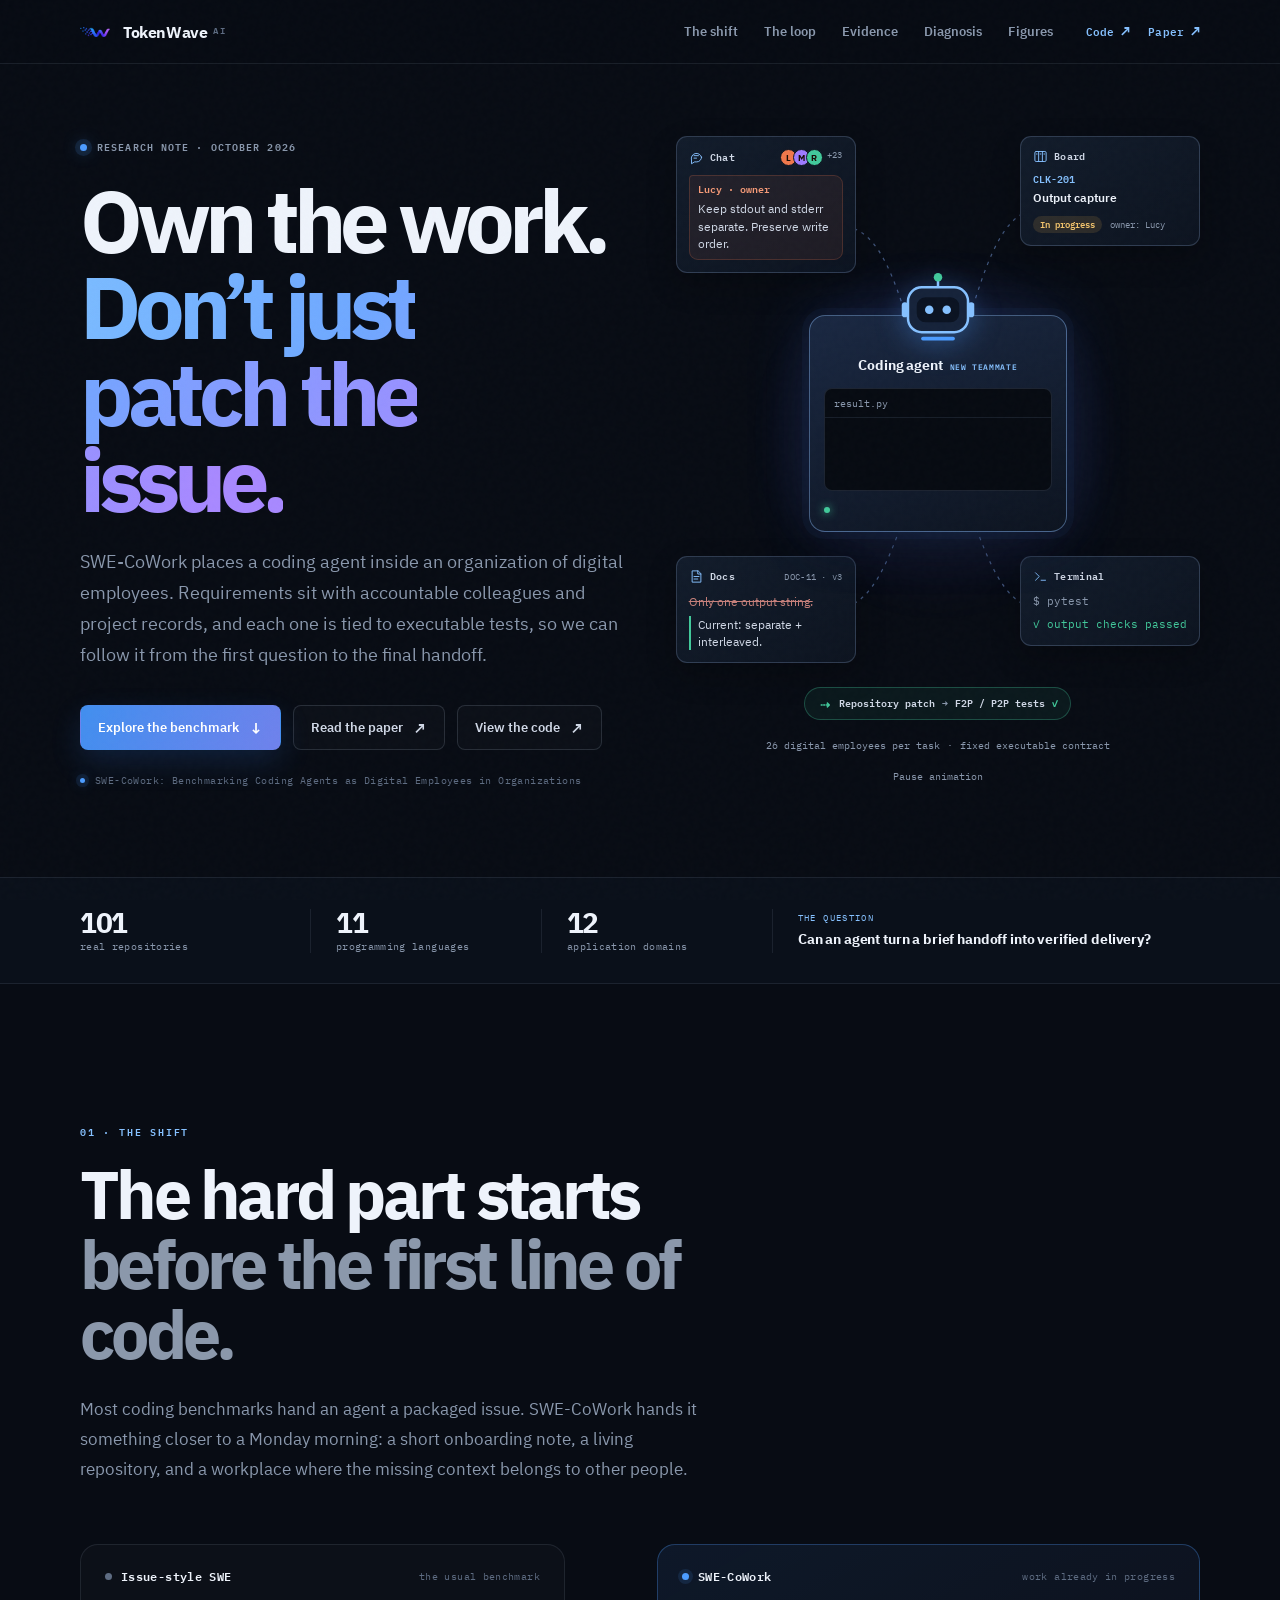
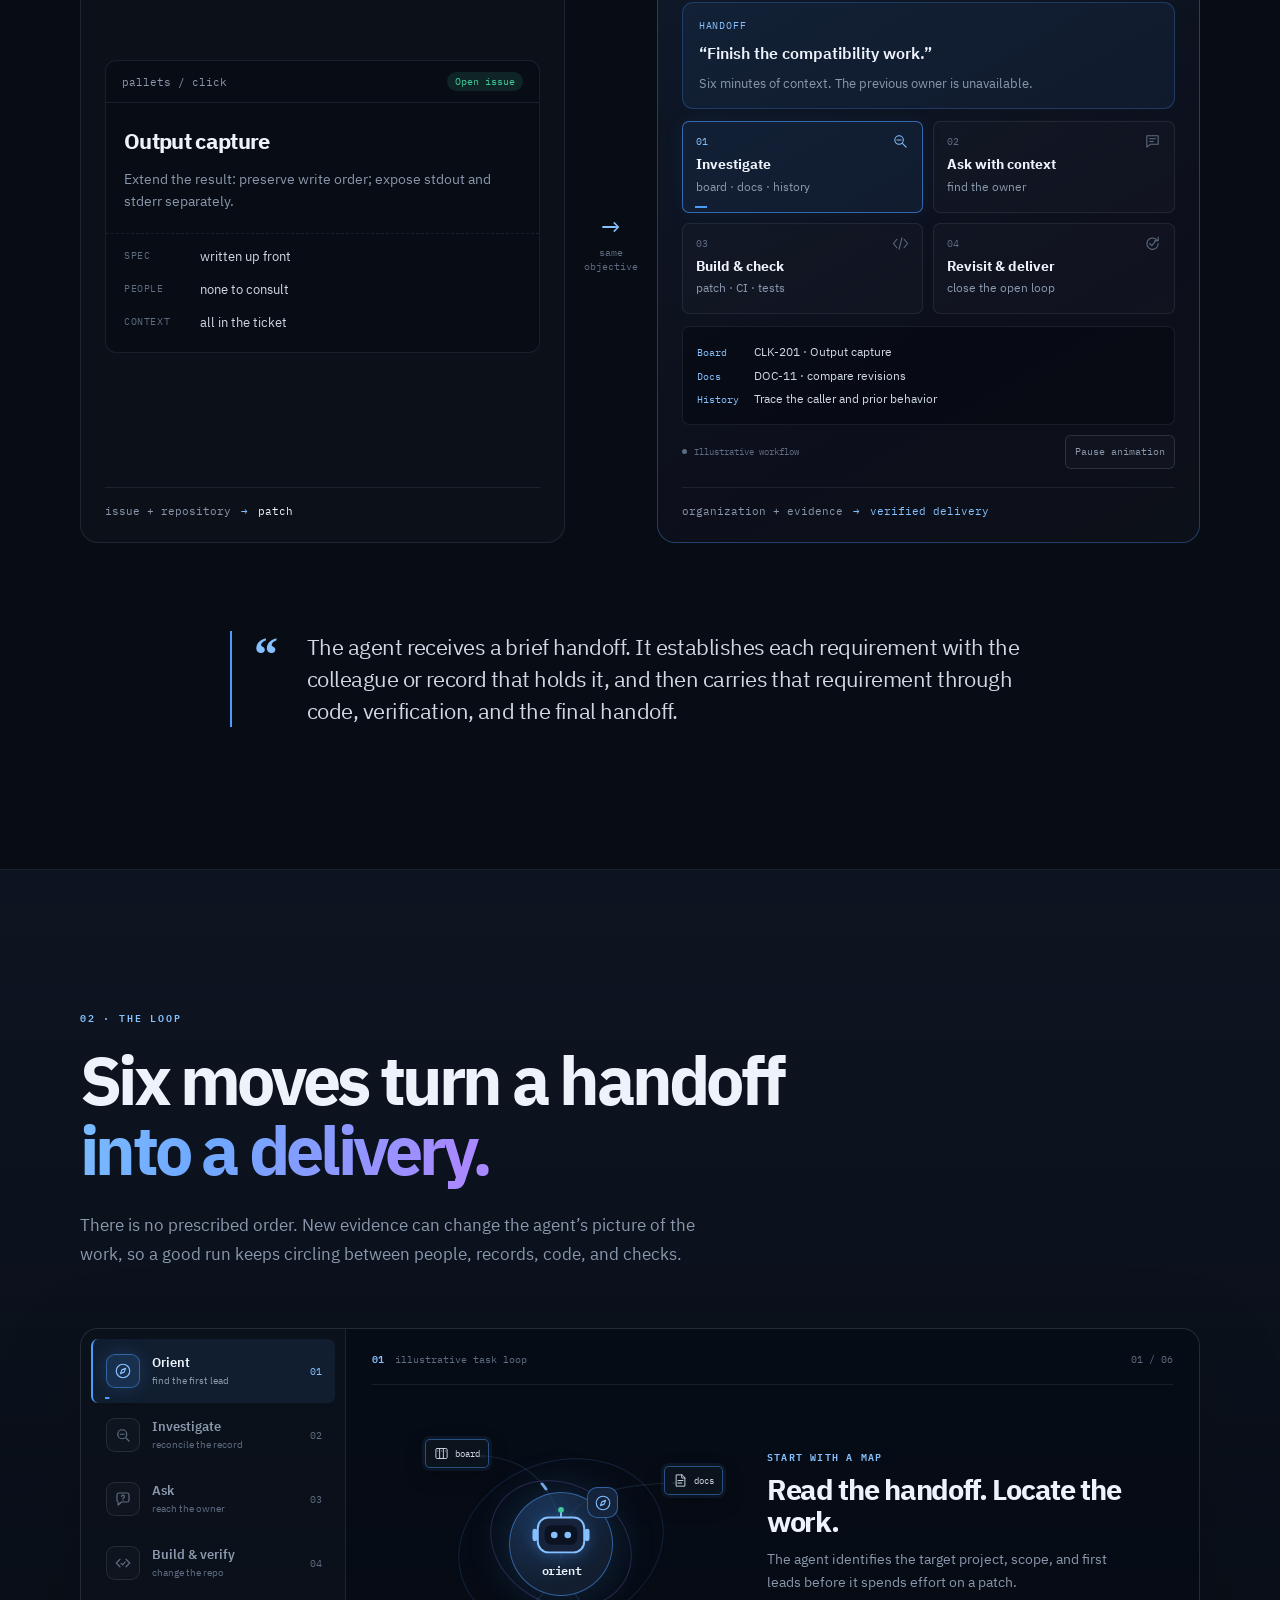
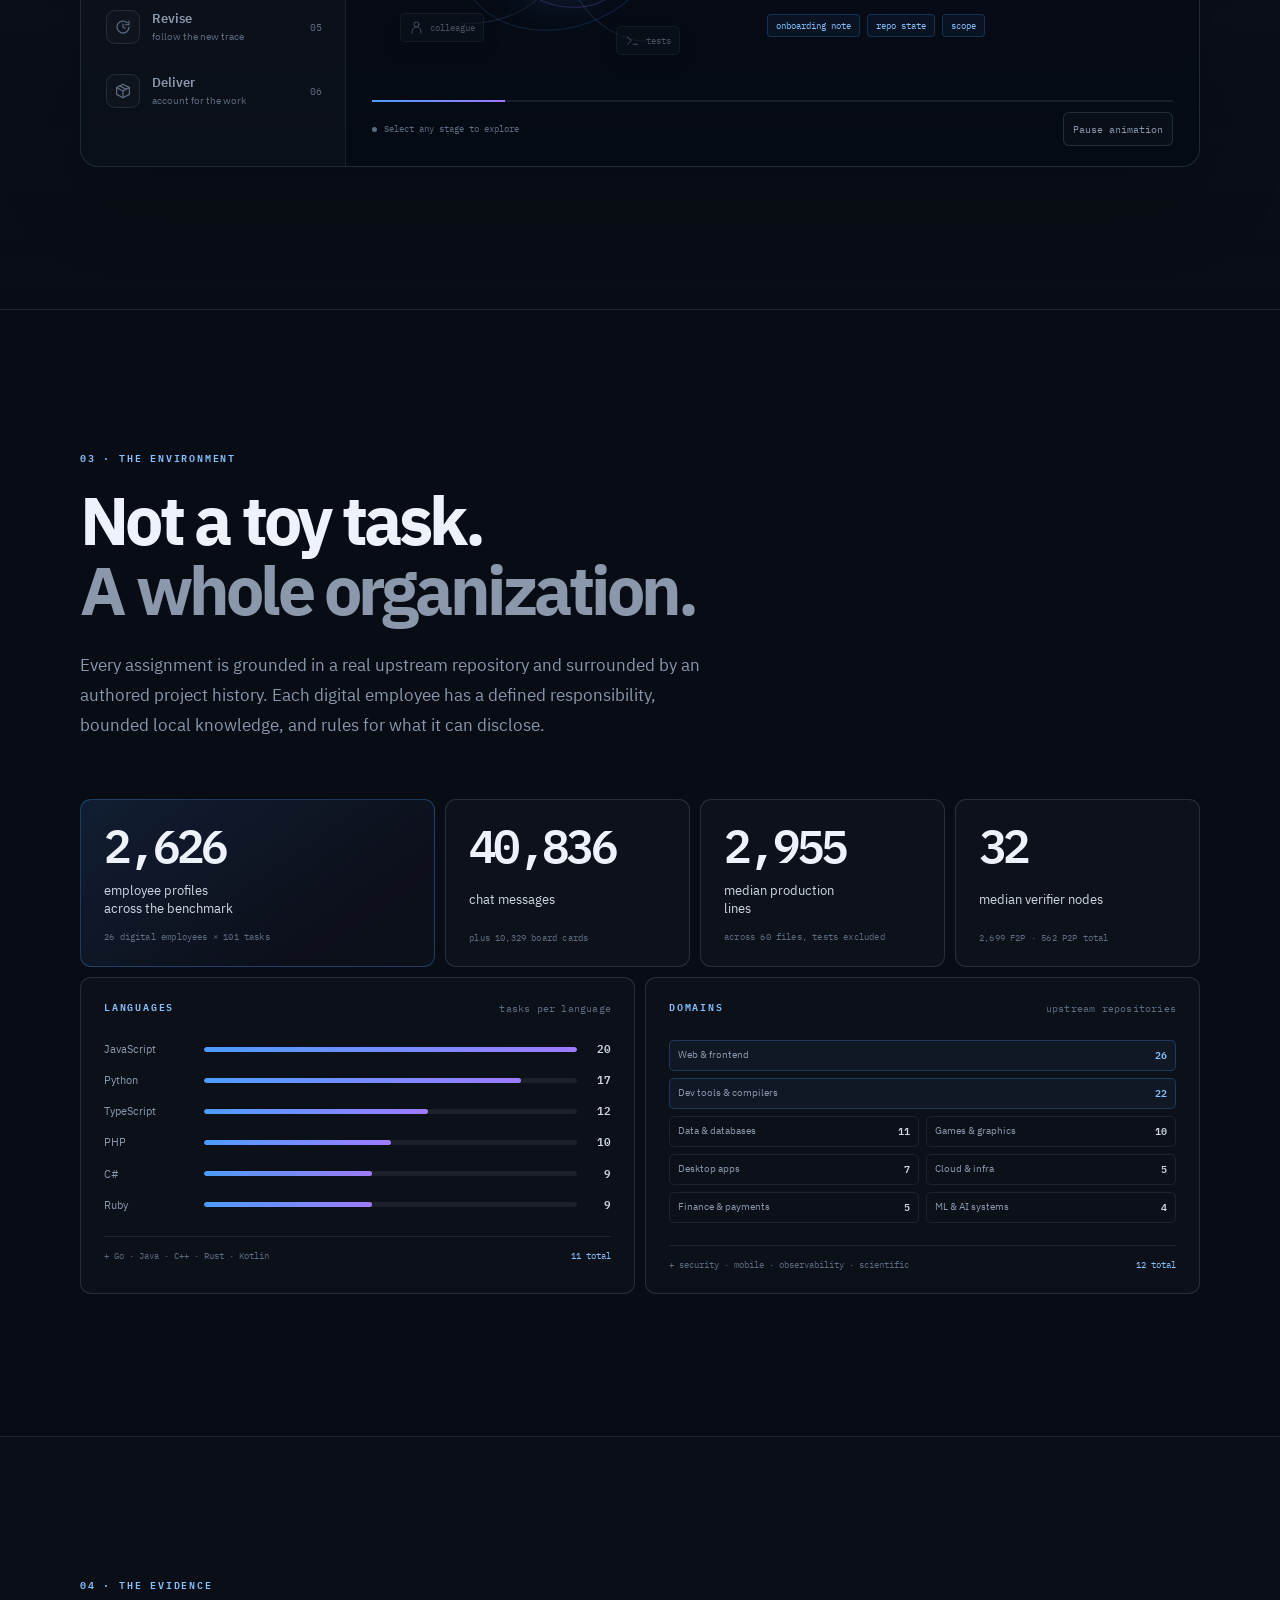
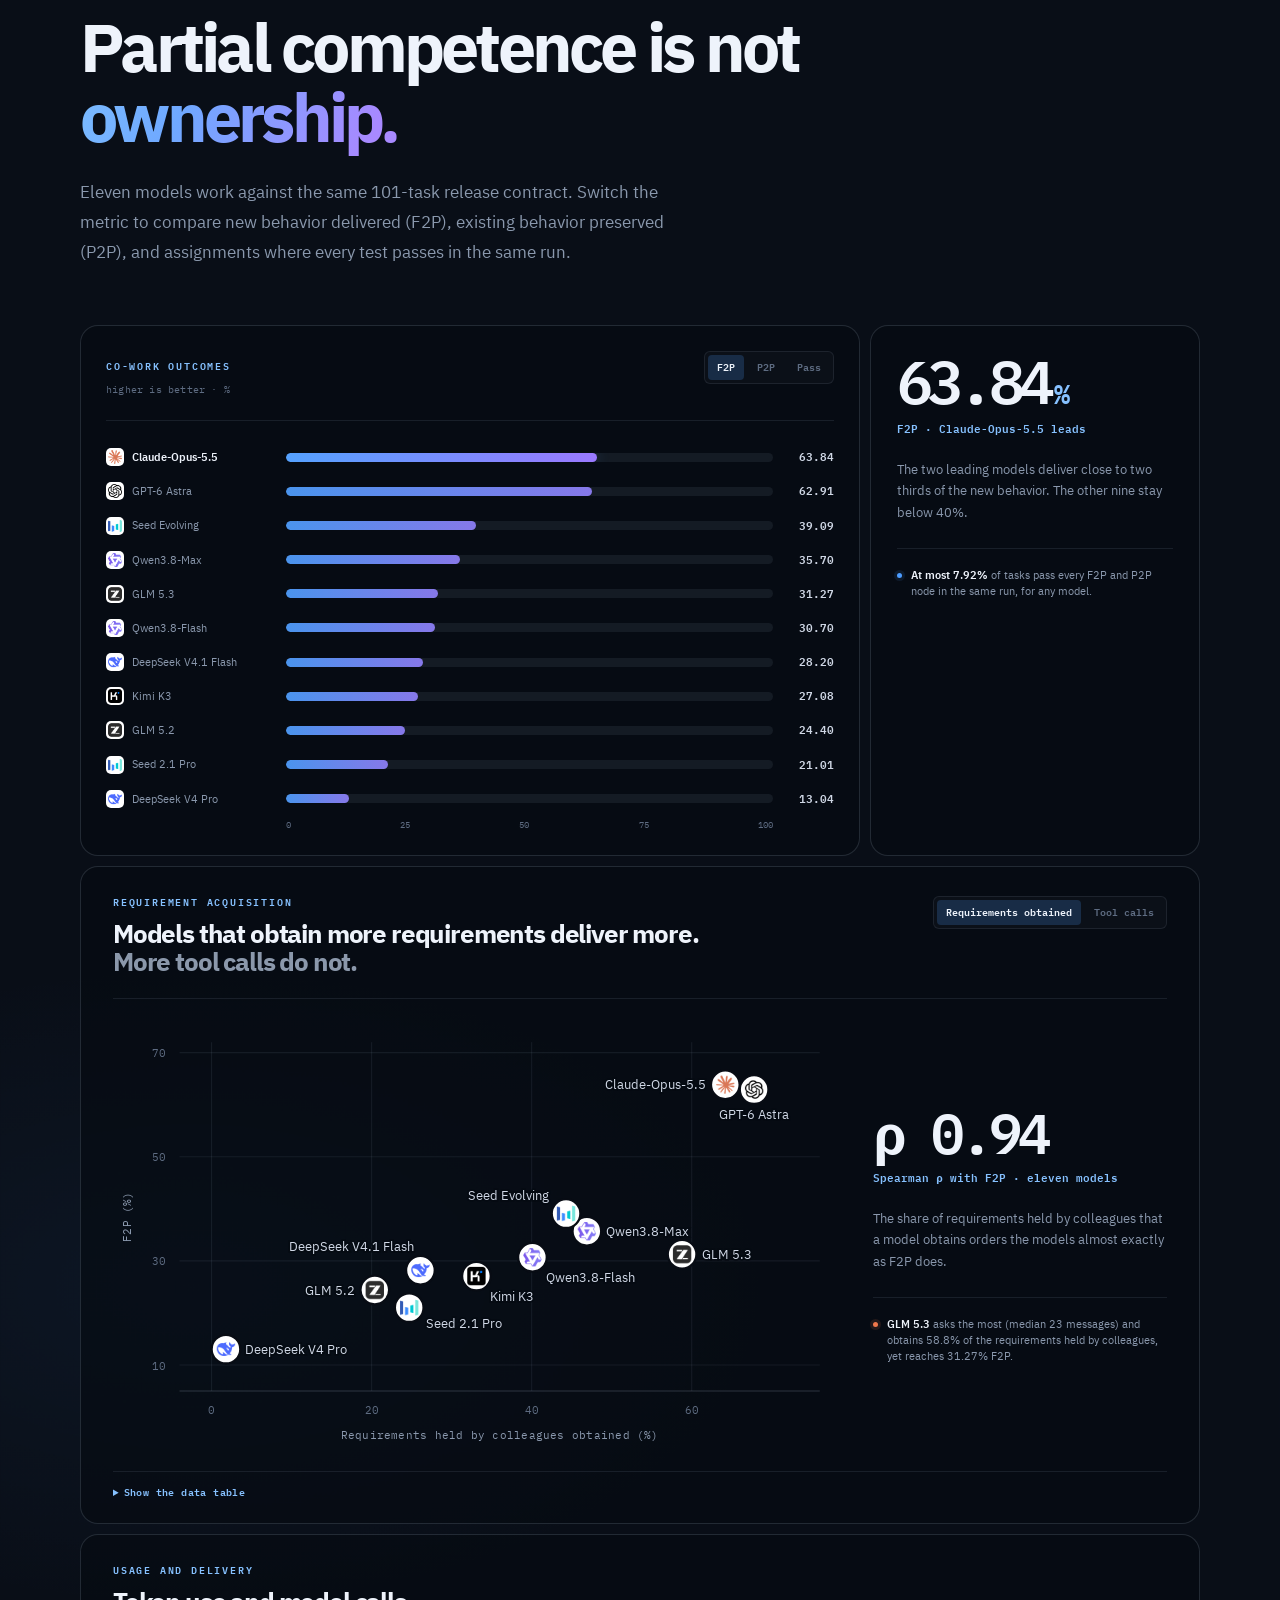
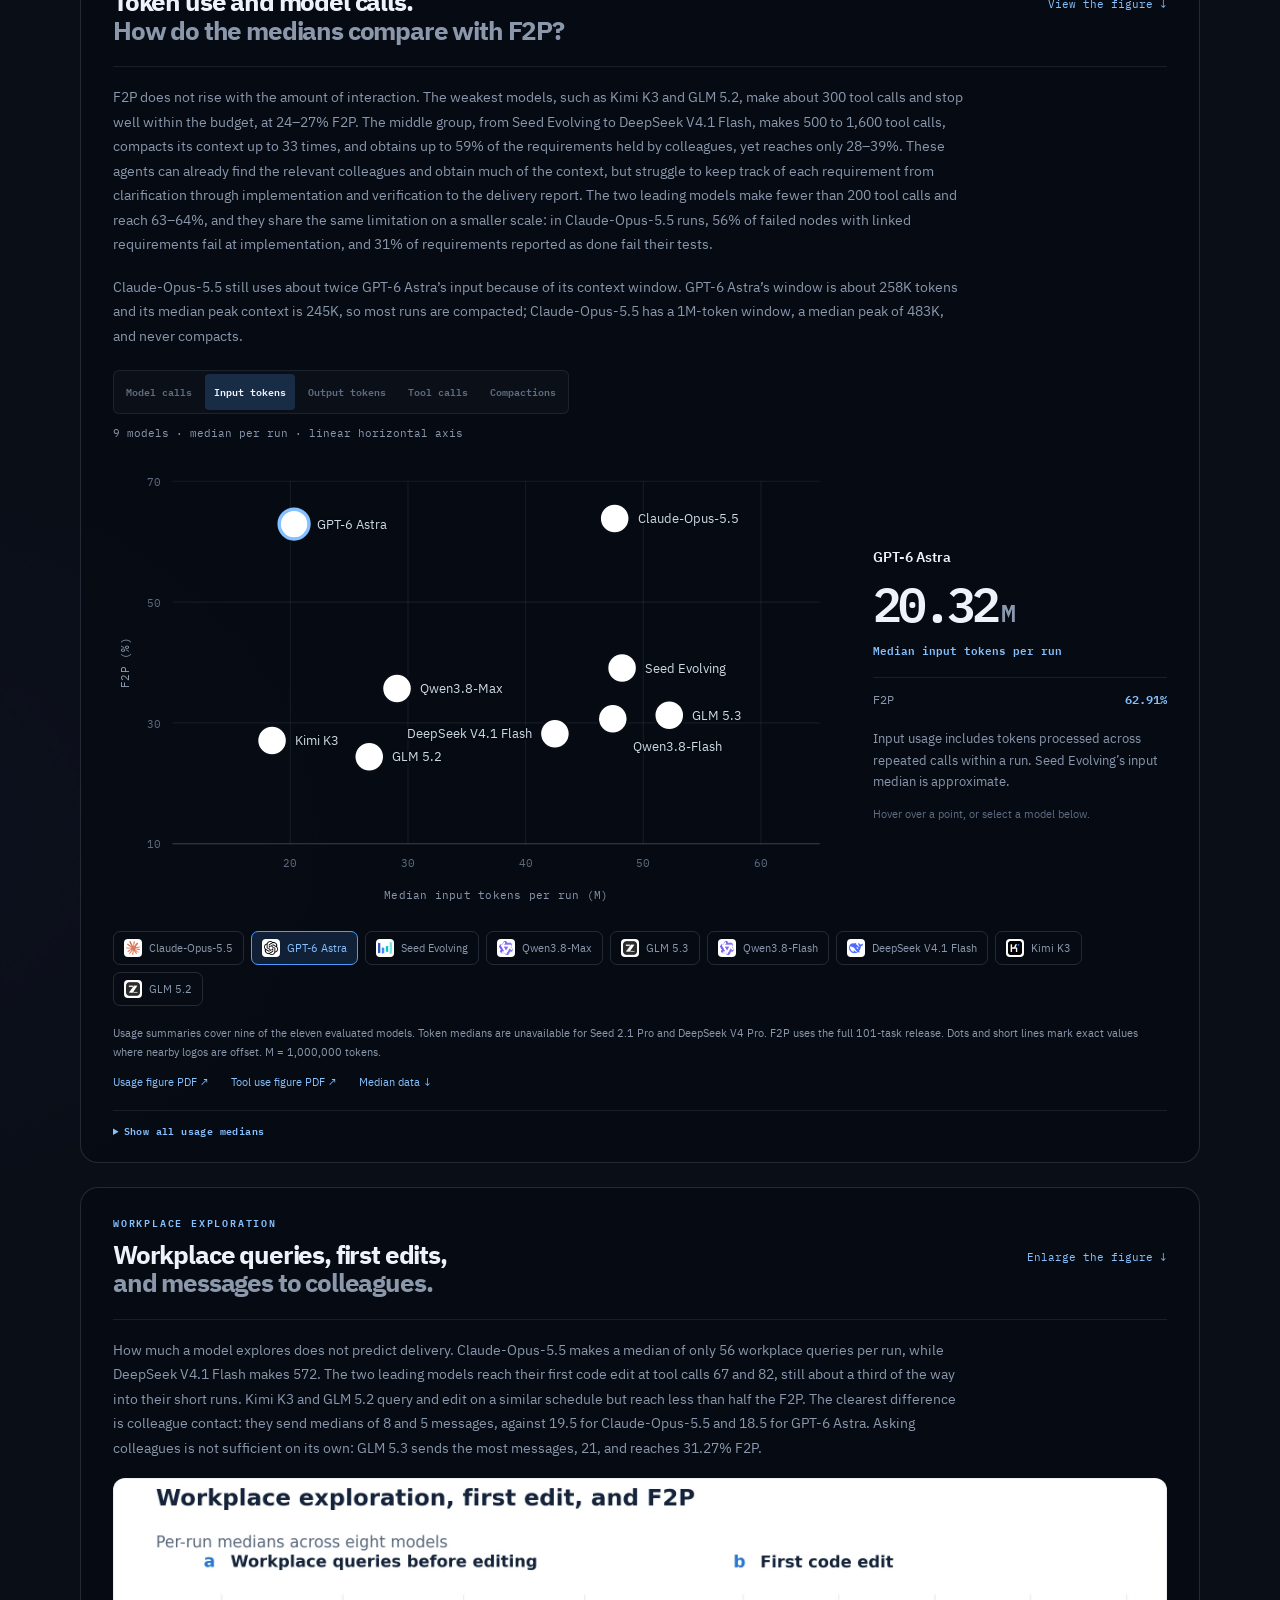
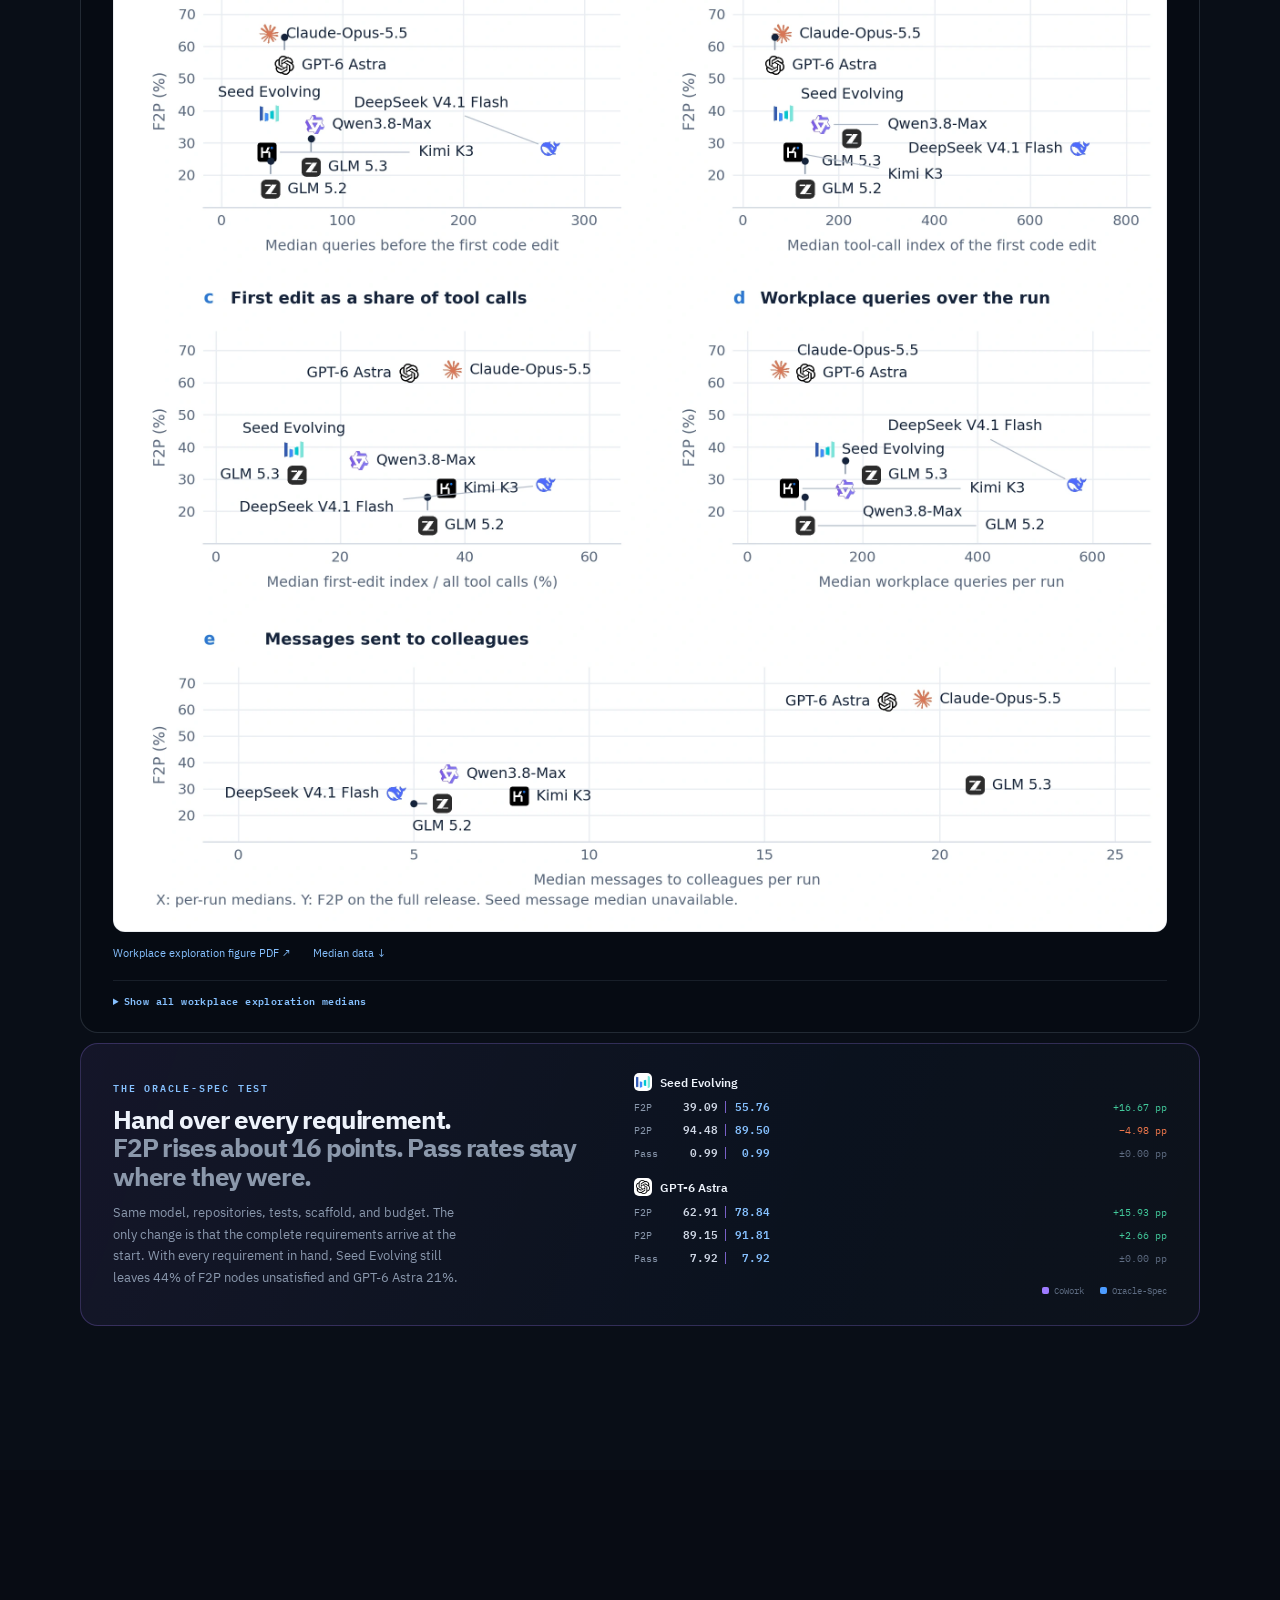
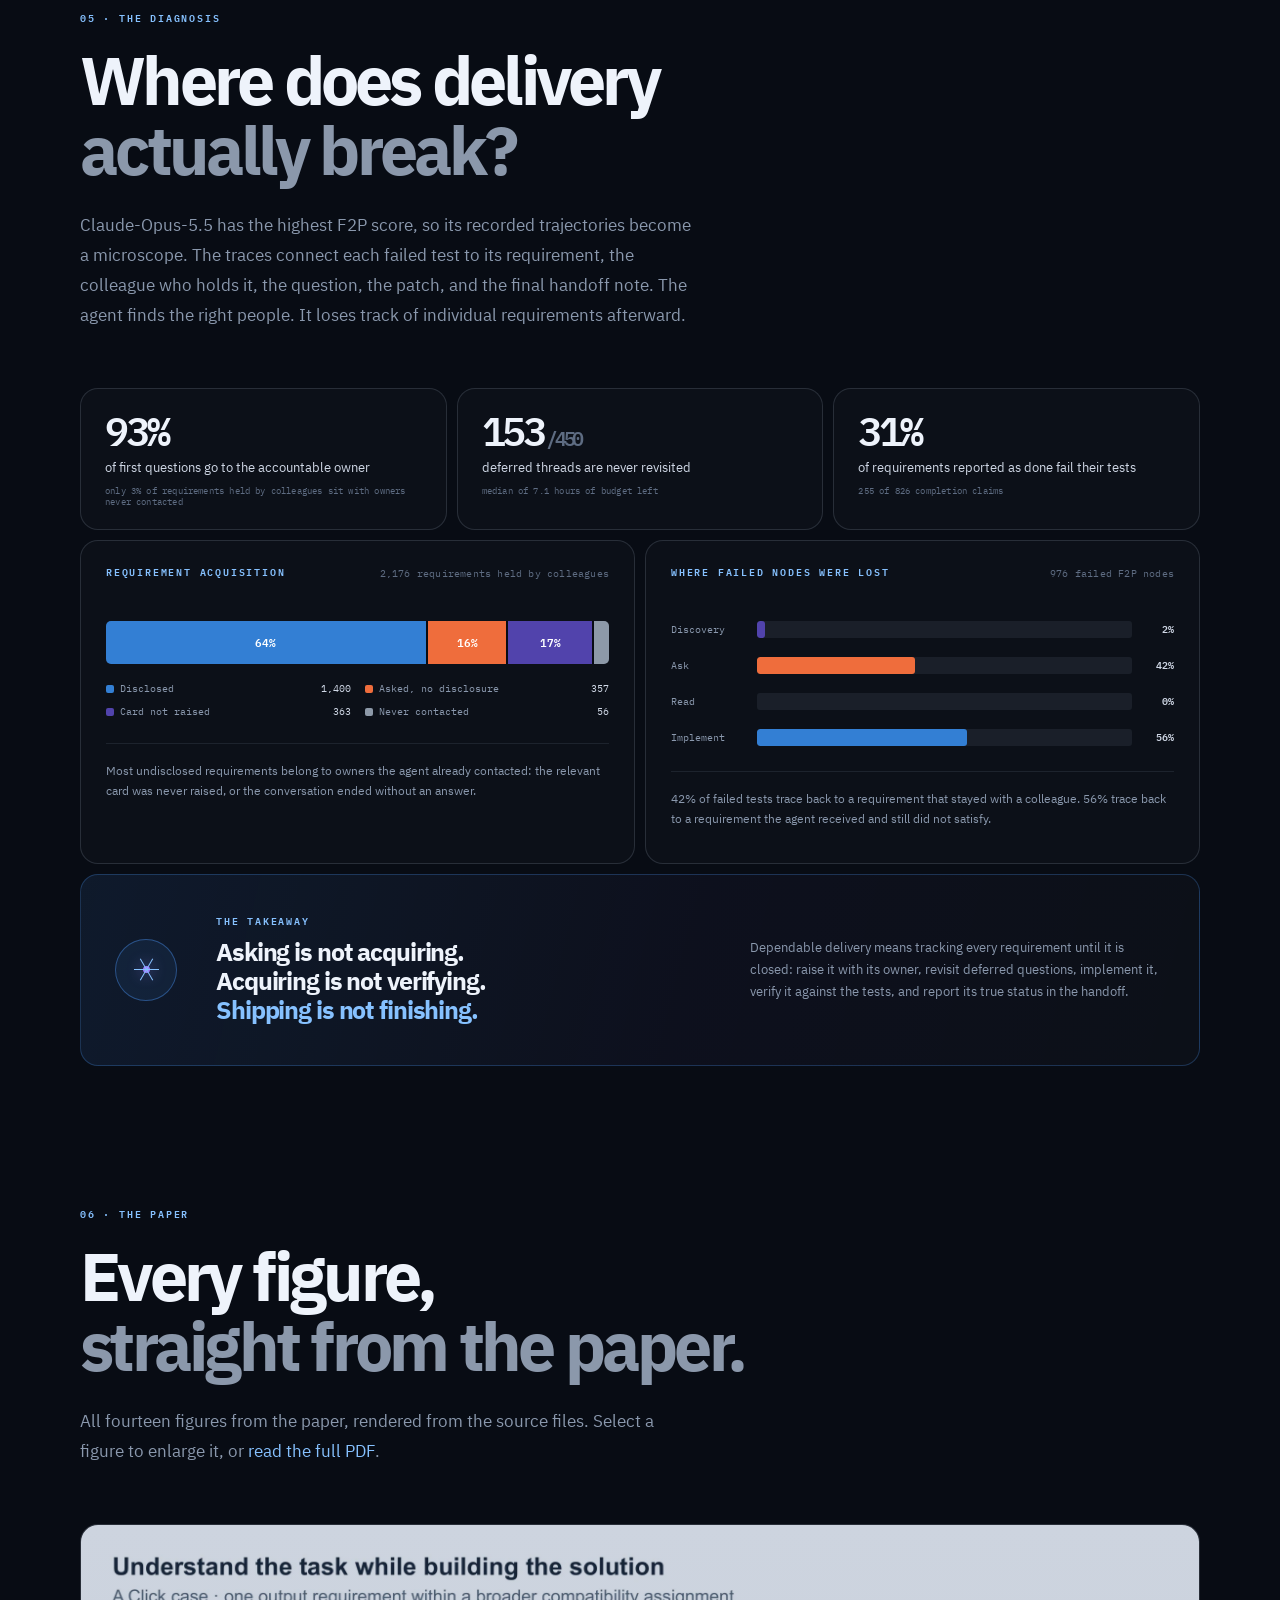
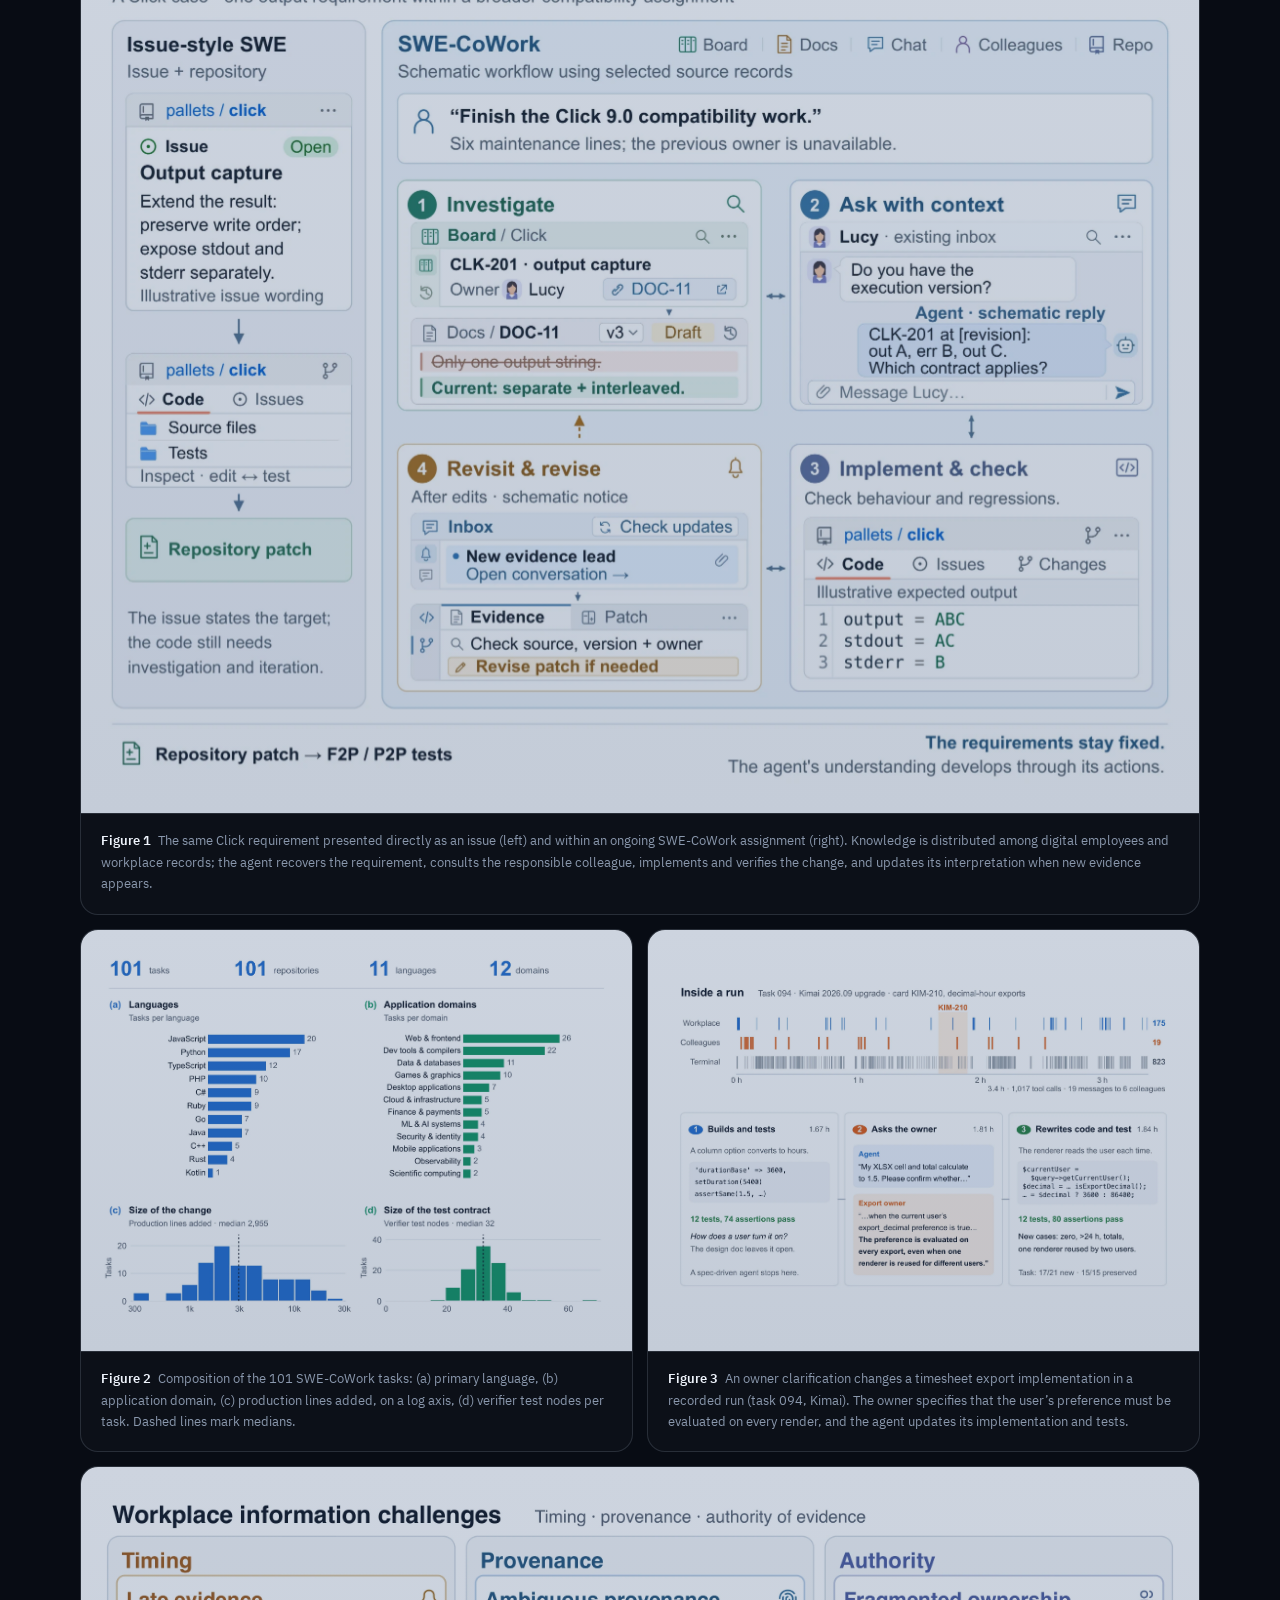
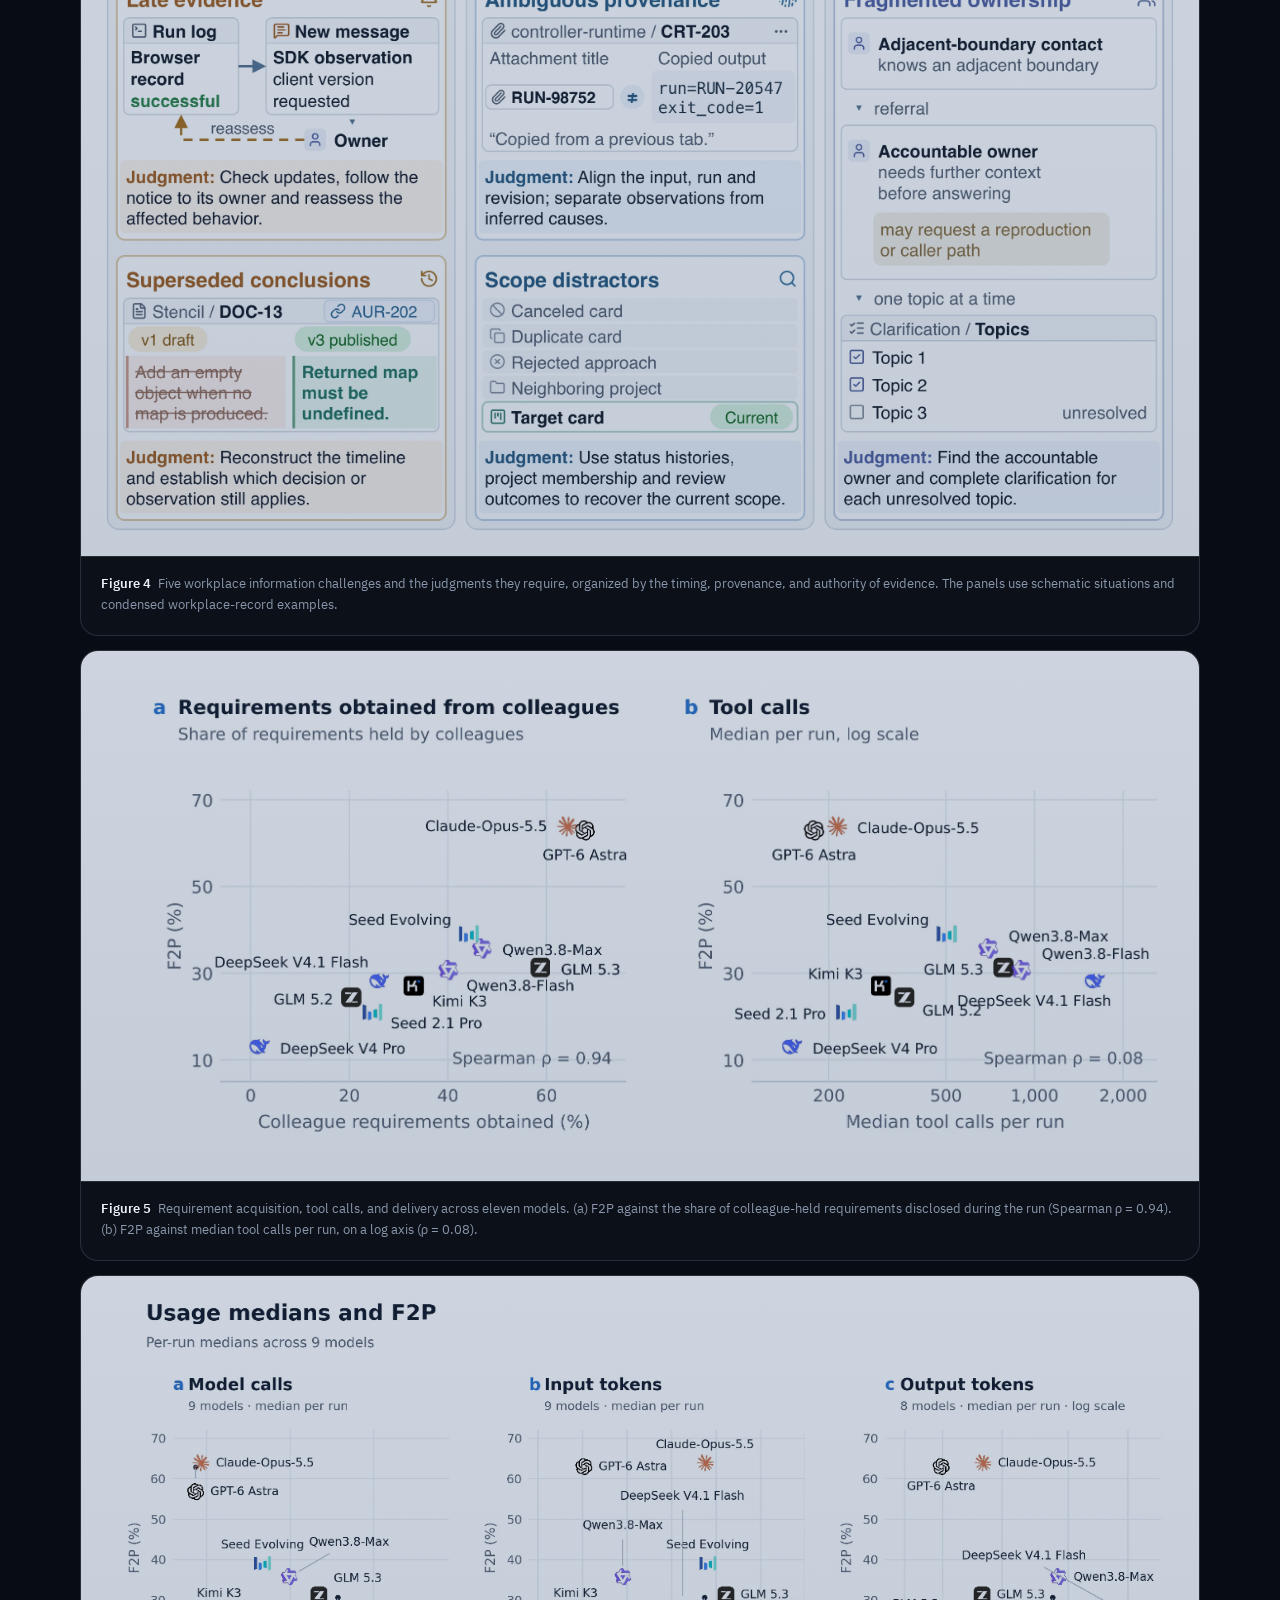
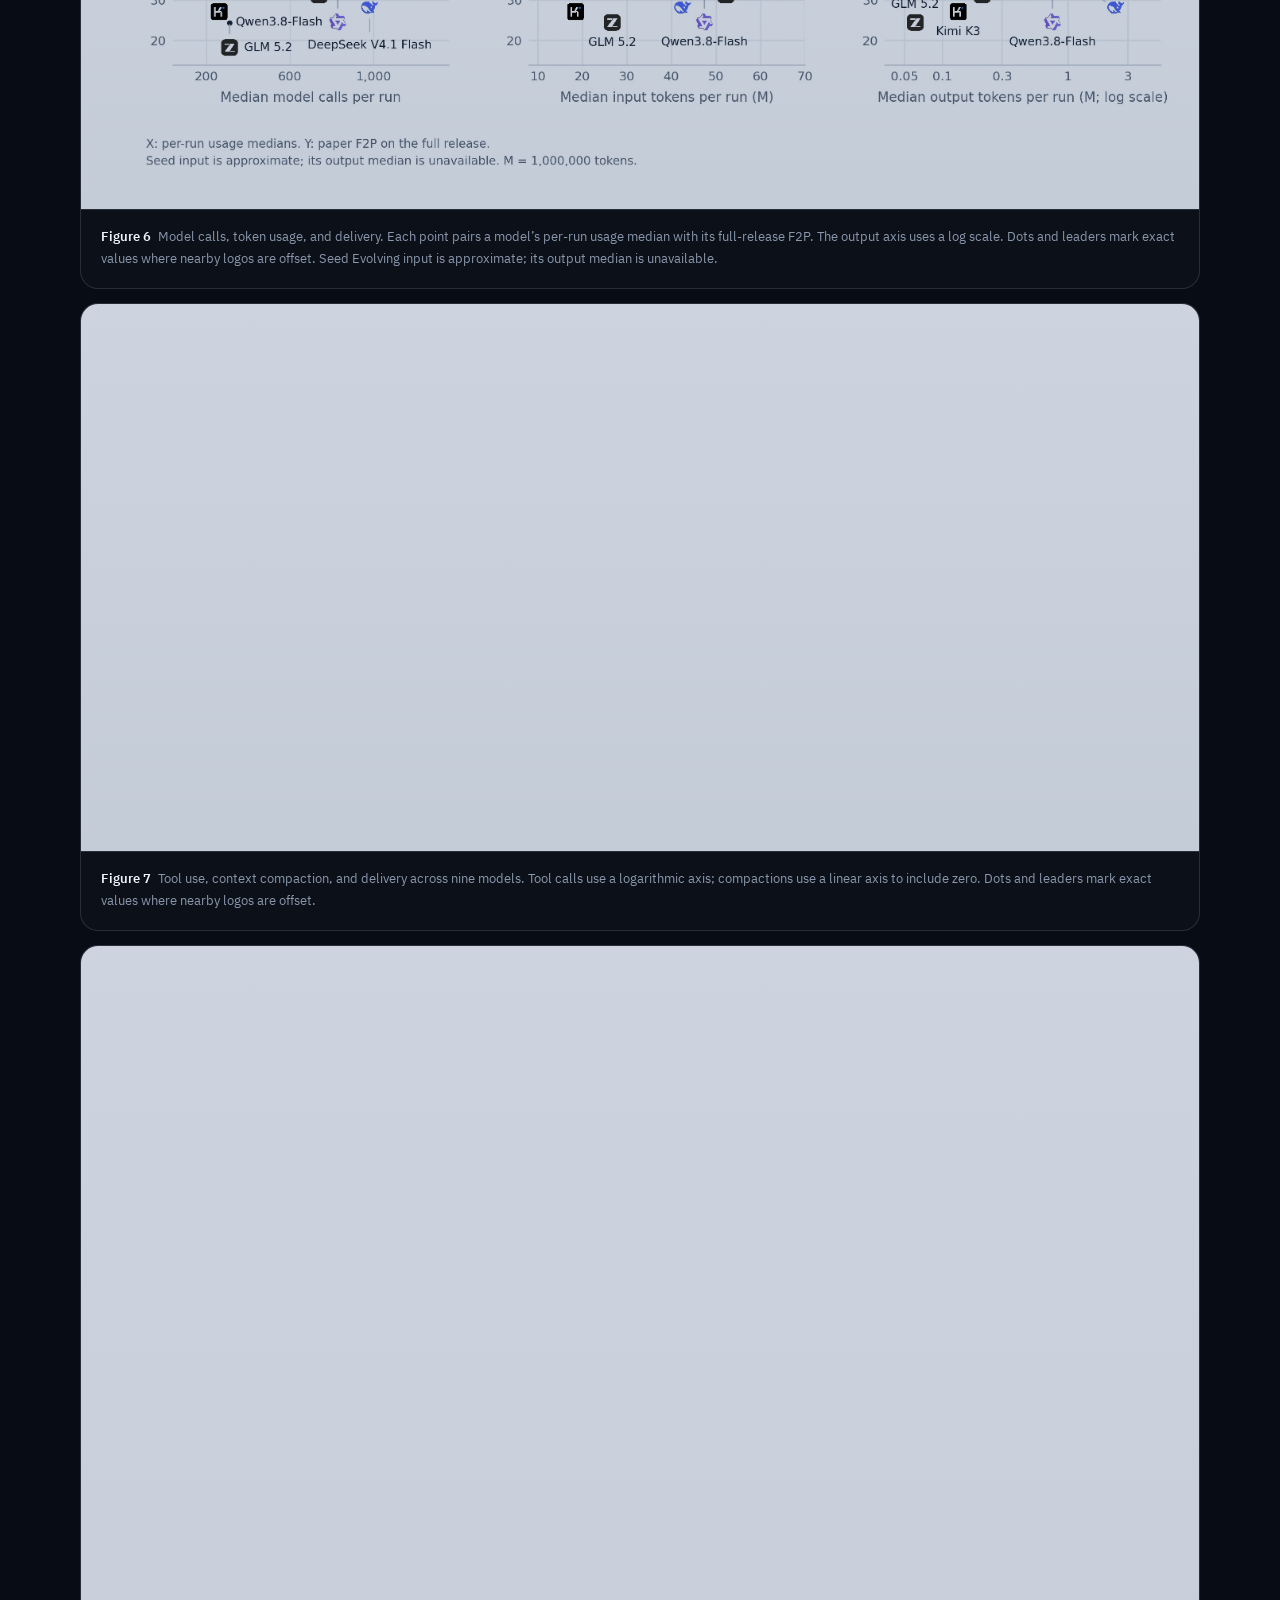
==== commit b9fe0c80: "Publish supplied paper PDF and refresh paper links" ====
--- a/original/index.html
+++ b/original/index.html
@@ -31,7 +31,7 @@
             </nav>
             <div class="header-links">
                 <a class="header-link" href="https://github.com/TokenWave-AI/swe-cowork-bench" target="_blank" rel="noopener">Code <span aria-hidden="true">↗</span></a>
-                <a class="header-link" href="../static/SWE-CoWork.pdf?v=20261022-usage-v10" target="_blank" rel="noopener">Paper <span aria-hidden="true">↗</span></a>
+                <a class="header-link" href="../static/SWE-CoWork.pdf?v=20261116-paper-a45e218a" target="_blank" rel="noopener">Paper <span aria-hidden="true">↗</span></a>
             </div>
         </div>
     </header>
@@ -44,7 +44,7 @@
                 <p class="hero-lede">SWE-CoWork places a coding agent inside an organization of digital employees. Requirements sit with accountable colleagues and project records, and each one is tied to executable tests, so we can follow it from the first question to the final handoff.</p>
                 <div class="hero-actions">
                     <a class="button button-primary" href="#shift">Explore the benchmark <span aria-hidden="true">↓</span></a>
-                    <a class="button button-quiet" href="../static/SWE-CoWork.pdf?v=20261022-usage-v10" target="_blank" rel="noopener">Read the paper <span aria-hidden="true">↗</span></a>
+                    <a class="button button-quiet" href="../static/SWE-CoWork.pdf?v=20261116-paper-a45e218a" target="_blank" rel="noopener">Read the paper <span aria-hidden="true">↗</span></a>
                     <a class="button button-quiet" href="https://github.com/TokenWave-AI/swe-cowork-bench" target="_blank" rel="noopener">View the code <span aria-hidden="true">↗</span></a>
                 </div>
                 <div class="hero-note"><span class="status-dot"></span> SWE-CoWork: Benchmarking Coding Agents as Digital Employees in Organizations</div>
@@ -542,7 +542,7 @@
             <div class="section-heading reveal">
                 <div class="section-kicker">06 · The paper</div>
                 <h2>Every figure,<br><span class="muted-heading">straight from the paper.</span></h2>
-                <p>All fourteen figures from the paper, rendered from the source files. Select a figure to enlarge it, or <a href="../static/SWE-CoWork.pdf?v=20261022-usage-v10" target="_blank" rel="noopener">read the full PDF</a>.</p>
+                <p>All fourteen figures from the paper, rendered from the source files. Select a figure to enlarge it, or <a href="../static/SWE-CoWork.pdf?v=20261116-paper-a45e218a" target="_blank" rel="noopener">read the full PDF</a>.</p>
             </div>
             <div class="paper-figs reveal">
                 <figure class="paper-fig paper-fig-wide">
@@ -634,7 +634,7 @@
                 <h2>The future engineer<br><span class="gradient-text">is an owner.</span></h2>
                 <p>Human direction. Collective agent execution. A benchmark for the moment when “write the code” becomes “take responsibility for the work.”</p>
                 <div class="hero-actions">
-                    <a class="button button-primary" href="../static/SWE-CoWork.pdf?v=20261022-usage-v10" target="_blank" rel="noopener">Read the full paper <span aria-hidden="true">↗</span></a>
+                    <a class="button button-primary" href="../static/SWE-CoWork.pdf?v=20261116-paper-a45e218a" target="_blank" rel="noopener">Read the full paper <span aria-hidden="true">↗</span></a>
                     <a class="button button-quiet" href="https://github.com/TokenWave-AI/swe-cowork-bench" target="_blank" rel="noopener">View the code <span aria-hidden="true">↗</span></a>
                     <a class="button button-quiet" href="#top">Back to top <span aria-hidden="true">↑</span></a>
                 </div>
